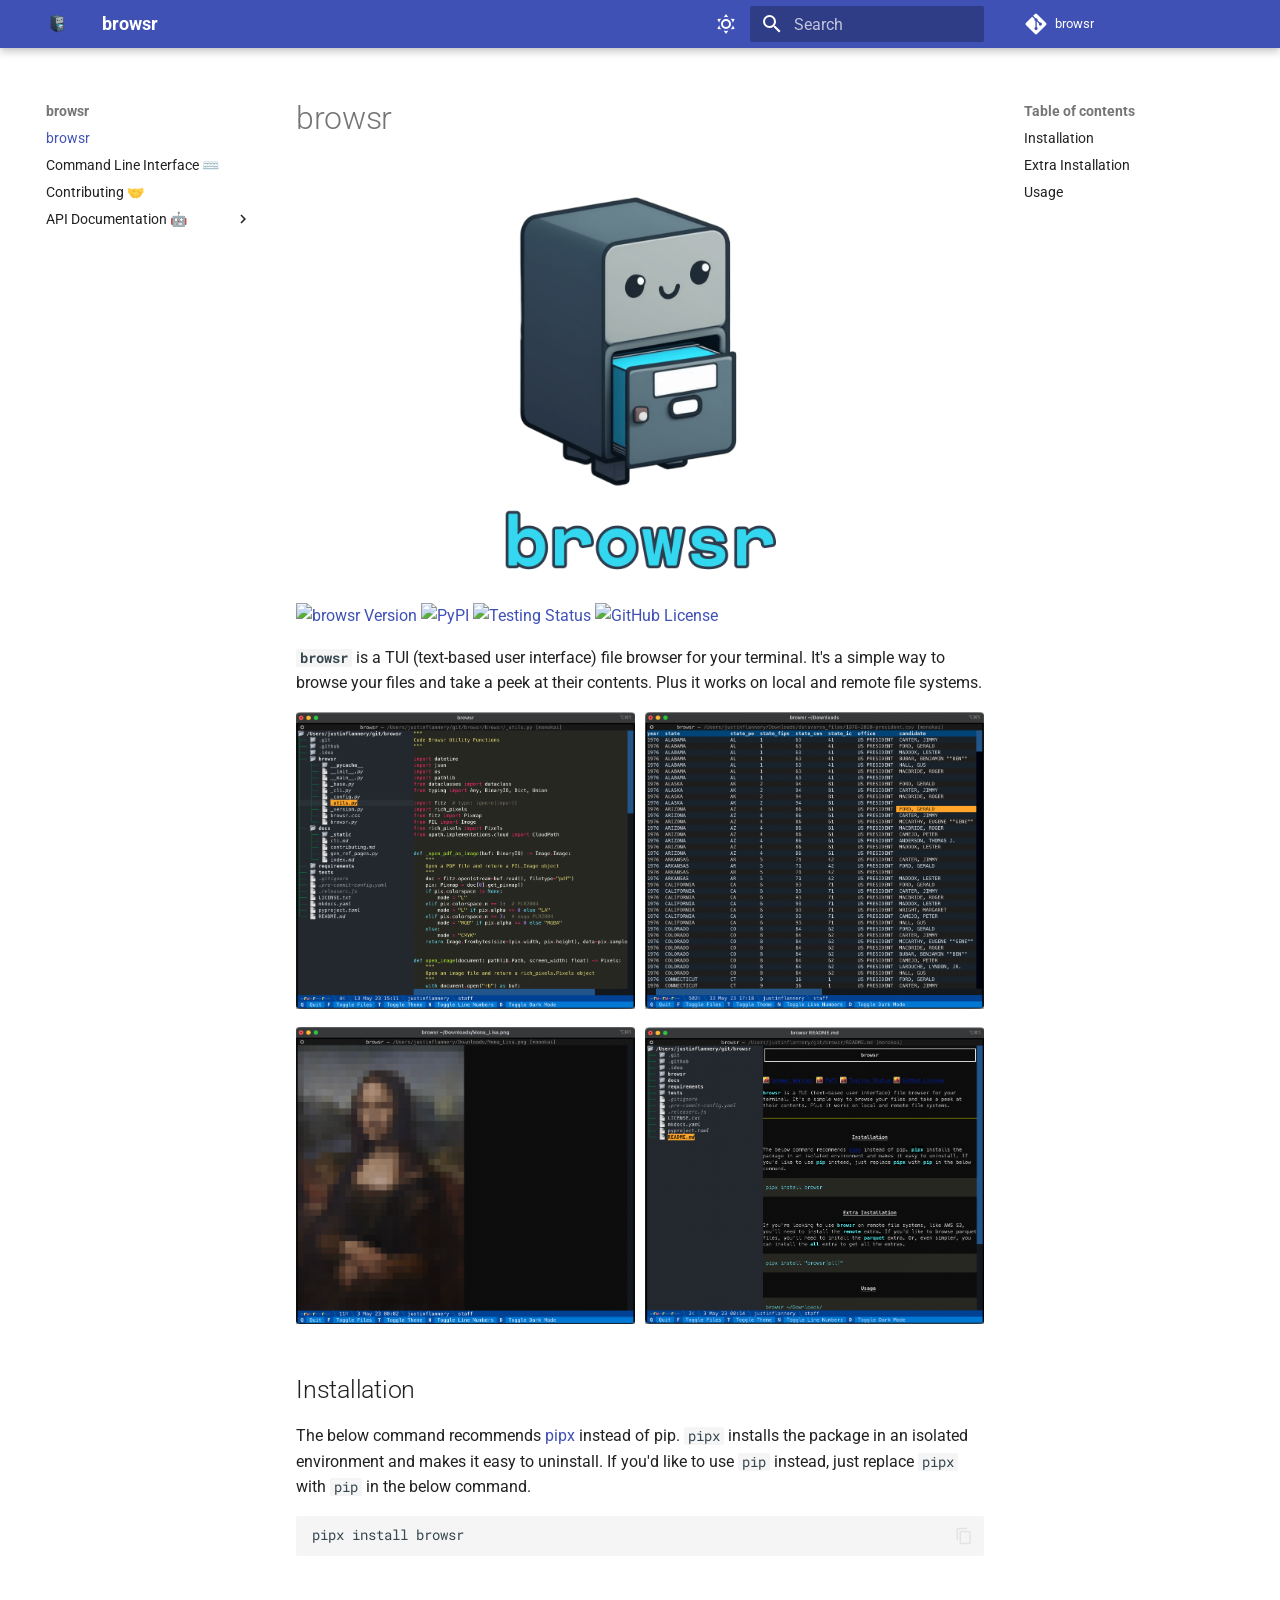
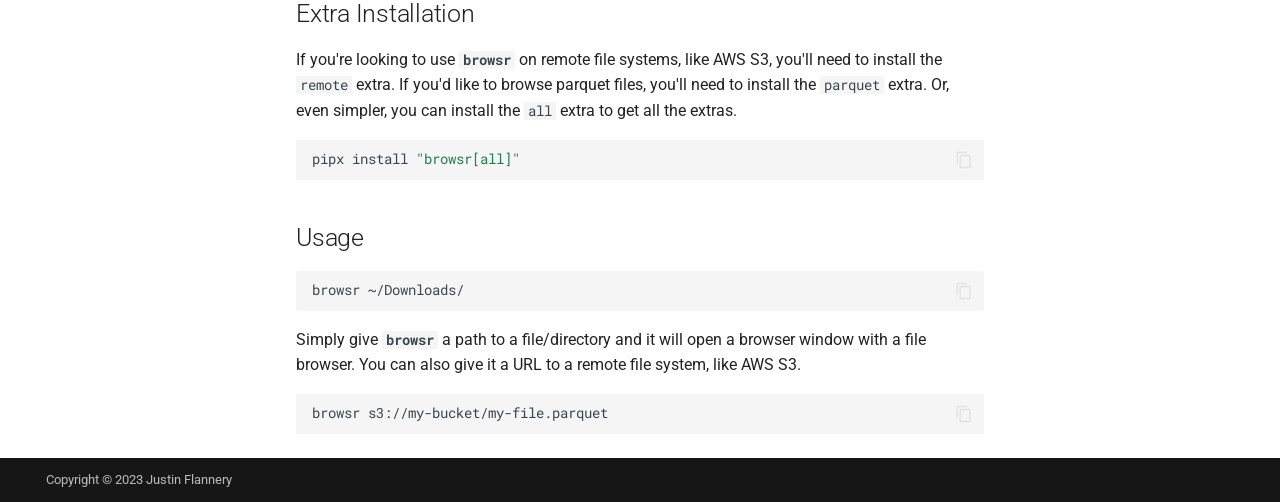
==== index.html @ 8bb126ff "Deployed a82f48f with MkDocs version: 1.4.3" ====
<!doctype html>
<html lang="en" class="no-js">
  <head>
    
      <meta charset="utf-8">
      <meta name="viewport" content="width=device-width,initial-scale=1">
      
      
        <meta name="author" content="Justin Flannery">
      
      
      
      
        <link rel="next" href="cli/">
      
      <link rel="icon" href="_static/browsr_no_label.png">
      <meta name="generator" content="mkdocs-1.4.3, mkdocs-material-9.1.9">
    
    
      
        <title>browsr</title>
      
    
    
      <link rel="stylesheet" href="assets/stylesheets/main.85bb2934.min.css">
      
        
        <link rel="stylesheet" href="assets/stylesheets/palette.a6bdf11c.min.css">
      
      

    
    
    
      
        
        
        <link rel="preconnect" href="https://fonts.gstatic.com" crossorigin>
        <link rel="stylesheet" href="https://fonts.googleapis.com/css?family=Roboto:300,300i,400,400i,700,700i%7CRoboto+Mono:400,400i,700,700i&display=fallback">
        <style>:root{--md-text-font:"Roboto";--md-code-font:"Roboto Mono"}</style>
      
    
    
      <link rel="stylesheet" href="assets/_mkdocstrings.css">
    
    <script>__md_scope=new URL(".",location),__md_hash=e=>[...e].reduce((e,_)=>(e<<5)-e+_.charCodeAt(0),0),__md_get=(e,_=localStorage,t=__md_scope)=>JSON.parse(_.getItem(t.pathname+"."+e)),__md_set=(e,_,t=localStorage,a=__md_scope)=>{try{t.setItem(a.pathname+"."+e,JSON.stringify(_))}catch(e){}}</script>
    
      

    
    
    
  </head>
  
  
    
    
      
    
    
    
    
    <body dir="ltr" data-md-color-scheme="default" data-md-color-primary="indigo" data-md-color-accent="purple">
  
    
    
      <script>var palette=__md_get("__palette");if(palette&&"object"==typeof palette.color)for(var key of Object.keys(palette.color))document.body.setAttribute("data-md-color-"+key,palette.color[key])</script>
    
    <input class="md-toggle" data-md-toggle="drawer" type="checkbox" id="__drawer" autocomplete="off">
    <input class="md-toggle" data-md-toggle="search" type="checkbox" id="__search" autocomplete="off">
    <label class="md-overlay" for="__drawer"></label>
    <div data-md-component="skip">
      
        
        <a href="#browsr" class="md-skip">
          Skip to content
        </a>
      
    </div>
    <div data-md-component="announce">
      
    </div>
    
    
      

  

<header class="md-header md-header--shadow" data-md-component="header">
  <nav class="md-header__inner md-grid" aria-label="Header">
    <a href="." title="browsr" class="md-header__button md-logo" aria-label="browsr" data-md-component="logo">
      
  <img src="_static/browsr_no_label.png" alt="logo">

    </a>
    <label class="md-header__button md-icon" for="__drawer">
      <svg xmlns="http://www.w3.org/2000/svg" viewBox="0 0 24 24"><path d="M3 6h18v2H3V6m0 5h18v2H3v-2m0 5h18v2H3v-2Z"/></svg>
    </label>
    <div class="md-header__title" data-md-component="header-title">
      <div class="md-header__ellipsis">
        <div class="md-header__topic">
          <span class="md-ellipsis">
            browsr
          </span>
        </div>
        <div class="md-header__topic" data-md-component="header-topic">
          <span class="md-ellipsis">
            
              browsr
            
          </span>
        </div>
      </div>
    </div>
    
      
        <form class="md-header__option" data-md-component="palette">
          
            
            
            
            <input class="md-option" data-md-color-media="(prefers-color-scheme: light)" data-md-color-scheme="default" data-md-color-primary="indigo" data-md-color-accent="purple"  aria-label="Switch to dark mode"  type="radio" name="__palette" id="__palette_1">
            
              <label class="md-header__button md-icon" title="Switch to dark mode" for="__palette_2" hidden>
                <svg xmlns="http://www.w3.org/2000/svg" viewBox="0 0 24 24"><path d="M12 7a5 5 0 0 1 5 5 5 5 0 0 1-5 5 5 5 0 0 1-5-5 5 5 0 0 1 5-5m0 2a3 3 0 0 0-3 3 3 3 0 0 0 3 3 3 3 0 0 0 3-3 3 3 0 0 0-3-3m0-7 2.39 3.42C13.65 5.15 12.84 5 12 5c-.84 0-1.65.15-2.39.42L12 2M3.34 7l4.16-.35A7.2 7.2 0 0 0 5.94 8.5c-.44.74-.69 1.5-.83 2.29L3.34 7m.02 10 1.76-3.77a7.131 7.131 0 0 0 2.38 4.14L3.36 17M20.65 7l-1.77 3.79a7.023 7.023 0 0 0-2.38-4.15l4.15.36m-.01 10-4.14.36c.59-.51 1.12-1.14 1.54-1.86.42-.73.69-1.5.83-2.29L20.64 17M12 22l-2.41-3.44c.74.27 1.55.44 2.41.44.82 0 1.63-.17 2.37-.44L12 22Z"/></svg>
              </label>
            
          
            
            
            
            <input class="md-option" data-md-color-media="(prefers-color-scheme: dark)" data-md-color-scheme="slate" data-md-color-primary="black" data-md-color-accent="indigo"  aria-label="Switch to light mode"  type="radio" name="__palette" id="__palette_2">
            
              <label class="md-header__button md-icon" title="Switch to light mode" for="__palette_1" hidden>
                <svg xmlns="http://www.w3.org/2000/svg" viewBox="0 0 24 24"><path d="m17.75 4.09-2.53 1.94.91 3.06-2.63-1.81-2.63 1.81.91-3.06-2.53-1.94L12.44 4l1.06-3 1.06 3 3.19.09m3.5 6.91-1.64 1.25.59 1.98-1.7-1.17-1.7 1.17.59-1.98L15.75 11l2.06-.05L18.5 9l.69 1.95 2.06.05m-2.28 4.95c.83-.08 1.72 1.1 1.19 1.85-.32.45-.66.87-1.08 1.27C15.17 23 8.84 23 4.94 19.07c-3.91-3.9-3.91-10.24 0-14.14.4-.4.82-.76 1.27-1.08.75-.53 1.93.36 1.85 1.19-.27 2.86.69 5.83 2.89 8.02a9.96 9.96 0 0 0 8.02 2.89m-1.64 2.02a12.08 12.08 0 0 1-7.8-3.47c-2.17-2.19-3.33-5-3.49-7.82-2.81 3.14-2.7 7.96.31 10.98 3.02 3.01 7.84 3.12 10.98.31Z"/></svg>
              </label>
            
          
        </form>
      
    
    
    
      <label class="md-header__button md-icon" for="__search">
        <svg xmlns="http://www.w3.org/2000/svg" viewBox="0 0 24 24"><path d="M9.5 3A6.5 6.5 0 0 1 16 9.5c0 1.61-.59 3.09-1.56 4.23l.27.27h.79l5 5-1.5 1.5-5-5v-.79l-.27-.27A6.516 6.516 0 0 1 9.5 16 6.5 6.5 0 0 1 3 9.5 6.5 6.5 0 0 1 9.5 3m0 2C7 5 5 7 5 9.5S7 14 9.5 14 14 12 14 9.5 12 5 9.5 5Z"/></svg>
      </label>
      <div class="md-search" data-md-component="search" role="dialog">
  <label class="md-search__overlay" for="__search"></label>
  <div class="md-search__inner" role="search">
    <form class="md-search__form" name="search">
      <input type="text" class="md-search__input" name="query" aria-label="Search" placeholder="Search" autocapitalize="off" autocorrect="off" autocomplete="off" spellcheck="false" data-md-component="search-query" required>
      <label class="md-search__icon md-icon" for="__search">
        <svg xmlns="http://www.w3.org/2000/svg" viewBox="0 0 24 24"><path d="M9.5 3A6.5 6.5 0 0 1 16 9.5c0 1.61-.59 3.09-1.56 4.23l.27.27h.79l5 5-1.5 1.5-5-5v-.79l-.27-.27A6.516 6.516 0 0 1 9.5 16 6.5 6.5 0 0 1 3 9.5 6.5 6.5 0 0 1 9.5 3m0 2C7 5 5 7 5 9.5S7 14 9.5 14 14 12 14 9.5 12 5 9.5 5Z"/></svg>
        <svg xmlns="http://www.w3.org/2000/svg" viewBox="0 0 24 24"><path d="M20 11v2H8l5.5 5.5-1.42 1.42L4.16 12l7.92-7.92L13.5 5.5 8 11h12Z"/></svg>
      </label>
      <nav class="md-search__options" aria-label="Search">
        
        <button type="reset" class="md-search__icon md-icon" title="Clear" aria-label="Clear" tabindex="-1">
          <svg xmlns="http://www.w3.org/2000/svg" viewBox="0 0 24 24"><path d="M19 6.41 17.59 5 12 10.59 6.41 5 5 6.41 10.59 12 5 17.59 6.41 19 12 13.41 17.59 19 19 17.59 13.41 12 19 6.41Z"/></svg>
        </button>
      </nav>
      
    </form>
    <div class="md-search__output">
      <div class="md-search__scrollwrap" data-md-scrollfix>
        <div class="md-search-result" data-md-component="search-result">
          <div class="md-search-result__meta">
            Initializing search
          </div>
          <ol class="md-search-result__list" role="presentation"></ol>
        </div>
      </div>
    </div>
  </div>
</div>
    
    
      <div class="md-header__source">
        <a href="https://github.com/juftin/browsr" title="Go to repository" class="md-source" data-md-component="source">
  <div class="md-source__icon md-icon">
    
    <svg xmlns="http://www.w3.org/2000/svg" viewBox="0 0 448 512"><!--! Font Awesome Free 6.4.0 by @fontawesome - https://fontawesome.com License - https://fontawesome.com/license/free (Icons: CC BY 4.0, Fonts: SIL OFL 1.1, Code: MIT License) Copyright 2023 Fonticons, Inc.--><path d="M439.55 236.05 244 40.45a28.87 28.87 0 0 0-40.81 0l-40.66 40.63 51.52 51.52c27.06-9.14 52.68 16.77 43.39 43.68l49.66 49.66c34.23-11.8 61.18 31 35.47 56.69-26.49 26.49-70.21-2.87-56-37.34L240.22 199v121.85c25.3 12.54 22.26 41.85 9.08 55a34.34 34.34 0 0 1-48.55 0c-17.57-17.6-11.07-46.91 11.25-56v-123c-20.8-8.51-24.6-30.74-18.64-45L142.57 101 8.45 235.14a28.86 28.86 0 0 0 0 40.81l195.61 195.6a28.86 28.86 0 0 0 40.8 0l194.69-194.69a28.86 28.86 0 0 0 0-40.81z"/></svg>
  </div>
  <div class="md-source__repository">
    browsr
  </div>
</a>
      </div>
    
  </nav>
  
</header>
    
    <div class="md-container" data-md-component="container">
      
      
        
          
        
      
      <main class="md-main" data-md-component="main">
        <div class="md-main__inner md-grid">
          
            
              
              <div class="md-sidebar md-sidebar--primary" data-md-component="sidebar" data-md-type="navigation" >
                <div class="md-sidebar__scrollwrap">
                  <div class="md-sidebar__inner">
                    


<nav class="md-nav md-nav--primary" aria-label="Navigation" data-md-level="0">
  <label class="md-nav__title" for="__drawer">
    <a href="." title="browsr" class="md-nav__button md-logo" aria-label="browsr" data-md-component="logo">
      
  <img src="_static/browsr_no_label.png" alt="logo">

    </a>
    browsr
  </label>
  
    <div class="md-nav__source">
      <a href="https://github.com/juftin/browsr" title="Go to repository" class="md-source" data-md-component="source">
  <div class="md-source__icon md-icon">
    
    <svg xmlns="http://www.w3.org/2000/svg" viewBox="0 0 448 512"><!--! Font Awesome Free 6.4.0 by @fontawesome - https://fontawesome.com License - https://fontawesome.com/license/free (Icons: CC BY 4.0, Fonts: SIL OFL 1.1, Code: MIT License) Copyright 2023 Fonticons, Inc.--><path d="M439.55 236.05 244 40.45a28.87 28.87 0 0 0-40.81 0l-40.66 40.63 51.52 51.52c27.06-9.14 52.68 16.77 43.39 43.68l49.66 49.66c34.23-11.8 61.18 31 35.47 56.69-26.49 26.49-70.21-2.87-56-37.34L240.22 199v121.85c25.3 12.54 22.26 41.85 9.08 55a34.34 34.34 0 0 1-48.55 0c-17.57-17.6-11.07-46.91 11.25-56v-123c-20.8-8.51-24.6-30.74-18.64-45L142.57 101 8.45 235.14a28.86 28.86 0 0 0 0 40.81l195.61 195.6a28.86 28.86 0 0 0 40.8 0l194.69-194.69a28.86 28.86 0 0 0 0-40.81z"/></svg>
  </div>
  <div class="md-source__repository">
    browsr
  </div>
</a>
    </div>
  
  <ul class="md-nav__list" data-md-scrollfix>
    
      
      
      

  
  
    
  
  
    <li class="md-nav__item md-nav__item--active">
      
      <input class="md-nav__toggle md-toggle" type="checkbox" id="__toc">
      
      
        
      
      
        <label class="md-nav__link md-nav__link--active" for="__toc">
          browsr
          <span class="md-nav__icon md-icon"></span>
        </label>
      
      <a href="." class="md-nav__link md-nav__link--active">
        browsr
      </a>
      
        

<nav class="md-nav md-nav--secondary" aria-label="Table of contents">
  
  
  
    
  
  
    <label class="md-nav__title" for="__toc">
      <span class="md-nav__icon md-icon"></span>
      Table of contents
    </label>
    <ul class="md-nav__list" data-md-component="toc" data-md-scrollfix>
      
        <li class="md-nav__item">
  <a href="#installation" class="md-nav__link">
    Installation
  </a>
  
</li>
      
        <li class="md-nav__item">
  <a href="#extra-installation" class="md-nav__link">
    Extra Installation
  </a>
  
</li>
      
        <li class="md-nav__item">
  <a href="#usage" class="md-nav__link">
    Usage
  </a>
  
</li>
      
    </ul>
  
</nav>
      
    </li>
  

    
      
      
      

  
  
  
    <li class="md-nav__item">
      <a href="cli/" class="md-nav__link">
        Command Line Interface ⌨️
      </a>
    </li>
  

    
      
      
      

  
  
  
    <li class="md-nav__item">
      <a href="contributing/" class="md-nav__link">
        Contributing 🤝
      </a>
    </li>
  

    
      
      
      

  
  
  
    
    <li class="md-nav__item md-nav__item--nested">
      
      
      
      
      <input class="md-nav__toggle md-toggle " type="checkbox" id="__nav_4" >
      
      
      
        <label class="md-nav__link" for="__nav_4" id="__nav_4_label" tabindex="0">
          API Documentation 🤖
          <span class="md-nav__icon md-icon"></span>
        </label>
      
      <nav class="md-nav" data-md-level="1" aria-labelledby="__nav_4_label" aria-expanded="false">
        <label class="md-nav__title" for="__nav_4">
          <span class="md-nav__icon md-icon"></span>
          API Documentation 🤖
        </label>
        <ul class="md-nav__list" data-md-scrollfix>
          
            
              
  
  
  
    
    <li class="md-nav__item md-nav__item--nested">
      
      
      
      
      <input class="md-nav__toggle md-toggle " type="checkbox" id="__nav_4_1" >
      
      
      
        
        
        <div class="md-nav__link md-nav__link--index ">
          <a href="reference/">browsr</a>
          
            <label for="__nav_4_1">
              <span class="md-nav__icon md-icon"></span>
            </label>
          
        </div>
      
      <nav class="md-nav" data-md-level="2" aria-labelledby="__nav_4_1_label" aria-expanded="false">
        <label class="md-nav__title" for="__nav_4_1">
          <span class="md-nav__icon md-icon"></span>
          browsr
        </label>
        <ul class="md-nav__list" data-md-scrollfix>
          
            
              
  
  
  
    <li class="md-nav__item">
      <a href="reference/_base/" class="md-nav__link">
        _base
      </a>
    </li>
  

            
          
            
              
  
  
  
    <li class="md-nav__item">
      <a href="reference/_cli/" class="md-nav__link">
        _cli
      </a>
    </li>
  

            
          
            
              
  
  
  
    <li class="md-nav__item">
      <a href="reference/_config/" class="md-nav__link">
        _config
      </a>
    </li>
  

            
          
            
              
  
  
  
    <li class="md-nav__item">
      <a href="reference/_utils/" class="md-nav__link">
        _utils
      </a>
    </li>
  

            
          
            
              
  
  
  
    <li class="md-nav__item">
      <a href="reference/_version/" class="md-nav__link">
        _version
      </a>
    </li>
  

            
          
            
              
  
  
  
    <li class="md-nav__item">
      <a href="reference/browsr/" class="md-nav__link">
        browsr
      </a>
    </li>
  

            
          
        </ul>
      </nav>
    </li>
  

            
          
        </ul>
      </nav>
    </li>
  

    
  </ul>
</nav>
                  </div>
                </div>
              </div>
            
            
              
              <div class="md-sidebar md-sidebar--secondary" data-md-component="sidebar" data-md-type="toc" >
                <div class="md-sidebar__scrollwrap">
                  <div class="md-sidebar__inner">
                    

<nav class="md-nav md-nav--secondary" aria-label="Table of contents">
  
  
  
    
  
  
    <label class="md-nav__title" for="__toc">
      <span class="md-nav__icon md-icon"></span>
      Table of contents
    </label>
    <ul class="md-nav__list" data-md-component="toc" data-md-scrollfix>
      
        <li class="md-nav__item">
  <a href="#installation" class="md-nav__link">
    Installation
  </a>
  
</li>
      
        <li class="md-nav__item">
  <a href="#extra-installation" class="md-nav__link">
    Extra Installation
  </a>
  
</li>
      
        <li class="md-nav__item">
  <a href="#usage" class="md-nav__link">
    Usage
  </a>
  
</li>
      
    </ul>
  
</nav>
                  </div>
                </div>
              </div>
            
          
          
            <div class="md-content" data-md-component="content">
              <article class="md-content__inner md-typeset">
                
                  

  
  


<h1 id="browsr">browsr<a class="headerlink" href="#browsr" title="Permanent link">#</a></h1>
<div align="center">
<a href="https://github.com/juftin/browsr">
  <img src=_static/browsr.png
    width="400" alt="browsr">
</a>
</div>

<p><a href="https://github.com/juftin/browsr"><img alt="browsr Version" src="https://img.shields.io/pypi/v/browsr?color=blue&amp;label=browsr" /></a>
<a href="https://pypi.python.org/pypi/browsr/"><img alt="PyPI" src="https://img.shields.io/pypi/pyversions/browsr" /></a>
<a href="https://github.com/juftin/browsr/actions/workflows/tests.yaml?query=branch%3Amain"><img alt="Testing Status" src="https://github.com/juftin/browsr/actions/workflows/tests.yaml/badge.svg?branch=main" /></a>
<a href="https://github.com/juftin/browsr/blob/main/LICENSE"><img alt="GitHub License" src="https://img.shields.io/github/license/juftin/browsr?color=blue&amp;label=License" /></a></p>
<p><strong><code>browsr</code></strong> is a TUI (text-based user interface) file browser for your terminal.
It's a simple way to browse your files and take a peek at their contents. Plus it
works on local and remote file systems.</p>
<style>
  .grid-item {
    transition: all 0.5s ease;
  }

  .grid-item:hover {
    transform: scale(1.2);
  }

  .expanded {
    position: fixed;
    top: 0;
    left: 0;
    width: 100%;
    height: 100%;
    background-color: rgba(0, 0, 0, 0.9);
    display: flex;
    align-items: center;
    justify-content: center;
    z-index: 9999;
  }

  .expanded img {
    max-width: 80%;
    max-height: 80%;
    object-fit: contain;
  }
</style>

<body>
  <div class="grid" style="display: grid; grid-template-columns: repeat(2, 1fr); grid-gap: 10px;">
    <div class="grid-item">
      <img src="_static/screenshot_utils.png" alt="Image 1">
    </div>
    <div class="grid-item">
      <img src="_static/screenshot_datatable.png" alt="Image 2">
    </div>
    <div class="grid-item">
      <img src="_static/screenshot_mona_lisa.png" alt="Image 3">
    </div>
    <div class="grid-item">
      <img src="_static/screenshot_markdown.png" alt="Image 4">
    </div>
  </div>

  <div class="expanded" style="display: none;">
    <img src="">
  </div>

  <script>
    var expanded = document.querySelector('.expanded');
    expanded.onclick = function() {
      this.style.display = 'none';
    };
  </script>
</body>

<h2 id="installation">Installation<a class="headerlink" href="#installation" title="Permanent link">#</a></h2>
<p>The below command recommends <a href="https://pypa.github.io/pipx/">pipx</a> instead of pip. <code>pipx</code> installs the package in
an isolated environment and makes it easy to uninstall. If you'd like to use <code>pip</code> instead, just replace <code>pipx</code>
with <code>pip</code> in the below command.</p>
<div class="highlight"><pre><span></span><code><a id="__codelineno-0-1" name="__codelineno-0-1" href="#__codelineno-0-1"></a>pipx<span class="w"> </span>install<span class="w"> </span>browsr
</code></pre></div>
<h2 id="extra-installation">Extra Installation<a class="headerlink" href="#extra-installation" title="Permanent link">#</a></h2>
<p>If you're looking to use <strong><code>browsr</code></strong> on remote file systems, like AWS S3, you'll need to install the <code>remote</code> extra.
If you'd like to browse parquet files, you'll need to install the <code>parquet</code> extra. Or, even simpler,
you can install the <code>all</code> extra to get all the extras.</p>
<div class="highlight"><pre><span></span><code><a id="__codelineno-1-1" name="__codelineno-1-1" href="#__codelineno-1-1"></a>pipx<span class="w"> </span>install<span class="w"> </span><span class="s2">&quot;browsr[all]&quot;</span>
</code></pre></div>
<h2 id="usage">Usage<a class="headerlink" href="#usage" title="Permanent link">#</a></h2>
<div class="highlight"><pre><span></span><code><a id="__codelineno-2-1" name="__codelineno-2-1" href="#__codelineno-2-1"></a>browsr<span class="w"> </span>~/Downloads/
</code></pre></div>
<p>Simply give <strong><code>browsr</code></strong> a path to a file/directory and it will open a browser window
with a file browser. You can also give it a URL to a remote file system, like AWS S3.</p>
<div class="highlight"><pre><span></span><code><a id="__codelineno-3-1" name="__codelineno-3-1" href="#__codelineno-3-1"></a>browsr<span class="w"> </span>s3://my-bucket/my-file.parquet
</code></pre></div>





                
              </article>
            </div>
          
          
        </div>
        
      </main>
      
        <footer class="md-footer">
  
  <div class="md-footer-meta md-typeset">
    <div class="md-footer-meta__inner md-grid">
      <div class="md-copyright">
  
    <div class="md-copyright__highlight">
      Copyright © 2023 Justin Flannery
    </div>
  
  
</div>
      
    </div>
  </div>
</footer>
      
    </div>
    <div class="md-dialog" data-md-component="dialog">
      <div class="md-dialog__inner md-typeset"></div>
    </div>
    
    <script id="__config" type="application/json">{"base": ".", "features": ["navigation.tracking", "content.code.annotate", "content.code.copy"], "search": "assets/javascripts/workers/search.208ed371.min.js", "translations": {"clipboard.copied": "Copied to clipboard", "clipboard.copy": "Copy to clipboard", "search.result.more.one": "1 more on this page", "search.result.more.other": "# more on this page", "search.result.none": "No matching documents", "search.result.one": "1 matching document", "search.result.other": "# matching documents", "search.result.placeholder": "Type to start searching", "search.result.term.missing": "Missing", "select.version": "Select version"}}</script>
    
    
      <script src="assets/javascripts/bundle.fac441b0.min.js"></script>
      
    
  </body>
</html>
---- assets/stylesheets/main.85bb2934.min.css ----
@charset "UTF-8";html{-webkit-text-size-adjust:none;-moz-text-size-adjust:none;text-size-adjust:none;box-sizing:border-box}*,:after,:before{box-sizing:inherit}@media (prefers-reduced-motion){*,:after,:before{transition:none!important}}body{margin:0}a,button,input,label{-webkit-tap-highlight-color:transparent}a{color:inherit;text-decoration:none}hr{border:0;box-sizing:initial;display:block;height:.05rem;overflow:visible;padding:0}small{font-size:80%}sub,sup{line-height:1em}img{border-style:none}table{border-collapse:initial;border-spacing:0}td,th{font-weight:400;vertical-align:top}button{background:#0000;border:0;font-family:inherit;font-size:inherit;margin:0;padding:0}input{border:0;outline:none}:root{--md-primary-fg-color:#4051b5;--md-primary-fg-color--light:#5d6cc0;--md-primary-fg-color--dark:#303fa1;--md-primary-bg-color:#fff;--md-primary-bg-color--light:#ffffffb3;--md-accent-fg-color:#526cfe;--md-accent-fg-color--transparent:#526cfe1a;--md-accent-bg-color:#fff;--md-accent-bg-color--light:#ffffffb3}[data-md-color-scheme=default] img[src$="#gh-dark-mode-only"],[data-md-color-scheme=default] img[src$="#only-dark"]{display:none}:root,[data-md-color-scheme=default]{--md-default-fg-color:#000000de;--md-default-fg-color--light:#0000008a;--md-default-fg-color--lighter:#00000052;--md-default-fg-color--lightest:#00000012;--md-default-bg-color:#fff;--md-default-bg-color--light:#ffffffb3;--md-default-bg-color--lighter:#ffffff4d;--md-default-bg-color--lightest:#ffffff1f;--md-code-fg-color:#36464e;--md-code-bg-color:#f5f5f5;--md-code-hl-color:#ffff0080;--md-code-hl-number-color:#d52a2a;--md-code-hl-special-color:#db1457;--md-code-hl-function-color:#a846b9;--md-code-hl-constant-color:#6e59d9;--md-code-hl-keyword-color:#3f6ec6;--md-code-hl-string-color:#1c7d4d;--md-code-hl-name-color:var(--md-code-fg-color);--md-code-hl-operator-color:var(--md-default-fg-color--light);--md-code-hl-punctuation-color:var(--md-default-fg-color--light);--md-code-hl-comment-color:var(--md-default-fg-color--light);--md-code-hl-generic-color:var(--md-default-fg-color--light);--md-code-hl-variable-color:var(--md-default-fg-color--light);--md-typeset-color:var(--md-default-fg-color);--md-typeset-a-color:var(--md-primary-fg-color);--md-typeset-mark-color:#ffff0080;--md-typeset-del-color:#f5503d26;--md-typeset-ins-color:#0bd57026;--md-typeset-kbd-color:#fafafa;--md-typeset-kbd-accent-color:#fff;--md-typeset-kbd-border-color:#b8b8b8;--md-typeset-table-color:#0000001f;--md-typeset-table-color--light:rgba(0,0,0,.035);--md-admonition-fg-color:var(--md-default-fg-color);--md-admonition-bg-color:var(--md-default-bg-color);--md-warning-fg-color:#000000de;--md-warning-bg-color:#ff9;--md-footer-fg-color:#fff;--md-footer-fg-color--light:#ffffffb3;--md-footer-fg-color--lighter:#ffffff73;--md-footer-bg-color:#000000de;--md-footer-bg-color--dark:#00000052;--md-shadow-z1:0 0.2rem 0.5rem #0000000d,0 0 0.05rem #0000001a;--md-shadow-z2:0 0.2rem 0.5rem #0000001a,0 0 0.05rem #00000040;--md-shadow-z3:0 0.2rem 0.5rem #0003,0 0 0.05rem #00000059}.md-icon svg{fill:currentcolor;display:block;height:1.2rem;width:1.2rem}body{-webkit-font-smoothing:antialiased;-moz-osx-font-smoothing:grayscale;--md-text-font-family:var(--md-text-font,_),-apple-system,BlinkMacSystemFont,Helvetica,Arial,sans-serif;--md-code-font-family:var(--md-code-font,_),SFMono-Regular,Consolas,Menlo,monospace}aside,body,input{font-feature-settings:"kern","liga";color:var(--md-typeset-color);font-family:var(--md-text-font-family)}code,kbd,pre{font-feature-settings:"kern";font-family:var(--md-code-font-family)}:root{--md-typeset-table-sort-icon:url('data:image/svg+xml;charset=utf-8,<svg xmlns="http://www.w3.org/2000/svg" viewBox="0 0 24 24"><path d="m18 21-4-4h3V7h-3l4-4 4 4h-3v10h3M2 19v-2h10v2M2 13v-2h7v2M2 7V5h4v2H2Z"/></svg>');--md-typeset-table-sort-icon--asc:url('data:image/svg+xml;charset=utf-8,<svg xmlns="http://www.w3.org/2000/svg" viewBox="0 0 24 24"><path d="M19 17h3l-4 4-4-4h3V3h2M2 17h10v2H2M6 5v2H2V5m0 6h7v2H2v-2Z"/></svg>');--md-typeset-table-sort-icon--desc:url('data:image/svg+xml;charset=utf-8,<svg xmlns="http://www.w3.org/2000/svg" viewBox="0 0 24 24"><path d="M19 7h3l-4-4-4 4h3v14h2M2 17h10v2H2M6 5v2H2V5m0 6h7v2H2v-2Z"/></svg>')}.md-typeset{-webkit-print-color-adjust:exact;color-adjust:exact;font-size:.8rem;line-height:1.6}@media print{.md-typeset{font-size:.68rem}}.md-typeset blockquote,.md-typeset dl,.md-typeset figure,.md-typeset ol,.md-typeset pre,.md-typeset ul{margin-bottom:1em;margin-top:1em}.md-typeset h1{color:var(--md-default-fg-color--light);font-size:2em;line-height:1.3;margin:0 0 1.25em}.md-typeset h1,.md-typeset h2{font-weight:300;letter-spacing:-.01em}.md-typeset h2{font-size:1.5625em;line-height:1.4;margin:1.6em 0 .64em}.md-typeset h3{font-size:1.25em;font-weight:400;letter-spacing:-.01em;line-height:1.5;margin:1.6em 0 .8em}.md-typeset h2+h3{margin-top:.8em}.md-typeset h4{font-weight:700;letter-spacing:-.01em;margin:1em 0}.md-typeset h5,.md-typeset h6{color:var(--md-default-fg-color--light);font-size:.8em;font-weight:700;letter-spacing:-.01em;margin:1.25em 0}.md-typeset h5{text-transform:uppercase}.md-typeset hr{border-bottom:.05rem solid var(--md-default-fg-color--lightest);display:flow-root;margin:1.5em 0}.md-typeset a{color:var(--md-typeset-a-color);word-break:break-word}.md-typeset a,.md-typeset a:before{transition:color 125ms}.md-typeset a:focus,.md-typeset a:hover{color:var(--md-accent-fg-color)}.md-typeset a:focus code,.md-typeset a:hover code{background-color:var(--md-accent-fg-color--transparent)}.md-typeset a code{color:currentcolor;transition:background-color 125ms}.md-typeset a.focus-visible{outline-color:var(--md-accent-fg-color);outline-offset:.2rem}.md-typeset code,.md-typeset kbd,.md-typeset pre{color:var(--md-code-fg-color);direction:ltr;font-variant-ligatures:none}@media print{.md-typeset code,.md-typeset kbd,.md-typeset pre{white-space:pre-wrap}}.md-typeset code{background-color:var(--md-code-bg-color);border-radius:.1rem;-webkit-box-decoration-break:clone;box-decoration-break:clone;font-size:.85em;padding:0 .2941176471em;word-break:break-word}.md-typeset code:not(.focus-visible){-webkit-tap-highlight-color:transparent;outline:none}.md-typeset pre{display:flow-root;line-height:1.4;position:relative}.md-typeset pre>code{-webkit-box-decoration-break:slice;box-decoration-break:slice;box-shadow:none;display:block;margin:0;outline-color:var(--md-accent-fg-color);overflow:auto;padding:.7720588235em 1.1764705882em;scrollbar-color:var(--md-default-fg-color--lighter) #0000;scrollbar-width:thin;touch-action:auto;word-break:normal}.md-typeset pre>code:hover{scrollbar-color:var(--md-accent-fg-color) #0000}.md-typeset pre>code::-webkit-scrollbar{height:.2rem;width:.2rem}.md-typeset pre>code::-webkit-scrollbar-thumb{background-color:var(--md-default-fg-color--lighter)}.md-typeset pre>code::-webkit-scrollbar-thumb:hover{background-color:var(--md-accent-fg-color)}.md-typeset kbd{background-color:var(--md-typeset-kbd-color);border-radius:.1rem;box-shadow:0 .1rem 0 .05rem var(--md-typeset-kbd-border-color),0 .1rem 0 var(--md-typeset-kbd-border-color),0 -.1rem .2rem var(--md-typeset-kbd-accent-color) inset;color:var(--md-default-fg-color);display:inline-block;font-size:.75em;padding:0 .6666666667em;vertical-align:text-top;word-break:break-word}.md-typeset mark{background-color:var(--md-typeset-mark-color);-webkit-box-decoration-break:clone;box-decoration-break:clone;color:inherit;word-break:break-word}.md-typeset abbr{border-bottom:.05rem dotted var(--md-default-fg-color--light);cursor:help;text-decoration:none}@media (hover:none){.md-typeset abbr[title]:focus:after,.md-typeset abbr[title]:hover:after{background-color:var(--md-default-fg-color);border-radius:.1rem;box-shadow:var(--md-shadow-z3);color:var(--md-default-bg-color);content:attr(title);font-size:.7rem;left:.8rem;margin-top:2em;padding:.2rem .3rem;position:absolute;right:.8rem}}.md-typeset small{opacity:.75}[dir=ltr] .md-typeset sub,[dir=ltr] .md-typeset sup{margin-left:.078125em}[dir=rtl] .md-typeset sub,[dir=rtl] .md-typeset sup{margin-right:.078125em}[dir=ltr] .md-typeset blockquote{padding-left:.6rem}[dir=rtl] .md-typeset blockquote{padding-right:.6rem}[dir=ltr] .md-typeset blockquote{border-left:.2rem solid var(--md-default-fg-color--lighter)}[dir=rtl] .md-typeset blockquote{border-right:.2rem solid var(--md-default-fg-color--lighter)}.md-typeset blockquote{color:var(--md-default-fg-color--light);margin-left:0;margin-right:0}.md-typeset ul{list-style-type:disc}[dir=ltr] .md-typeset ol,[dir=ltr] .md-typeset ul{margin-left:.625em}[dir=rtl] .md-typeset ol,[dir=rtl] .md-typeset ul{margin-right:.625em}.md-typeset ol,.md-typeset ul{padding:0}.md-typeset ol:not([hidden]),.md-typeset ul:not([hidden]){display:flow-root}.md-typeset ol ol,.md-typeset ul ol{list-style-type:lower-alpha}.md-typeset ol ol ol,.md-typeset ul ol ol{list-style-type:lower-roman}[dir=ltr] .md-typeset ol li,[dir=ltr] .md-typeset ul li{margin-left:1.25em}[dir=rtl] .md-typeset ol li,[dir=rtl] .md-typeset ul li{margin-right:1.25em}.md-typeset ol li,.md-typeset ul li{margin-bottom:.5em}.md-typeset ol li blockquote,.md-typeset ol li p,.md-typeset ul li blockquote,.md-typeset ul li p{margin:.5em 0}.md-typeset ol li:last-child,.md-typeset ul li:last-child{margin-bottom:0}[dir=ltr] .md-typeset ol li ol,[dir=ltr] .md-typeset ol li ul,[dir=ltr] .md-typeset ul li ol,[dir=ltr] .md-typeset ul li ul{margin-left:.625em}[dir=rtl] .md-typeset ol li ol,[dir=rtl] .md-typeset ol li ul,[dir=rtl] .md-typeset ul li ol,[dir=rtl] .md-typeset ul li ul{margin-right:.625em}.md-typeset ol li ol,.md-typeset ol li ul,.md-typeset ul li ol,.md-typeset ul li ul{margin-bottom:.5em;margin-top:.5em}[dir=ltr] .md-typeset dd{margin-left:1.875em}[dir=rtl] .md-typeset dd{margin-right:1.875em}.md-typeset dd{margin-bottom:1.5em;margin-top:1em}.md-typeset img,.md-typeset svg,.md-typeset video{height:auto;max-width:100%}.md-typeset img[align=left]{margin:1em 1em 1em 0}.md-typeset img[align=right]{margin:1em 0 1em 1em}.md-typeset img[align]:only-child{margin-top:0}.md-typeset figure{display:flow-root;margin:1em auto;max-width:100%;text-align:center;width:-webkit-fit-content;width:-moz-fit-content;width:fit-content}.md-typeset figure img{display:block}.md-typeset figcaption{font-style:italic;margin:1em auto;max-width:24rem}.md-typeset iframe{max-width:100%}.md-typeset table:not([class]){background-color:var(--md-default-bg-color);border:.05rem solid var(--md-typeset-table-color);border-radius:.1rem;display:inline-block;font-size:.64rem;max-width:100%;overflow:auto;touch-action:auto}@media print{.md-typeset table:not([class]){display:table}}.md-typeset table:not([class])+*{margin-top:1.5em}.md-typeset table:not([class]) td>:first-child,.md-typeset table:not([class]) th>:first-child{margin-top:0}.md-typeset table:not([class]) td>:last-child,.md-typeset table:not([class]) th>:last-child{margin-bottom:0}.md-typeset table:not([class]) td:not([align]),.md-typeset table:not([class]) th:not([align]){text-align:left}[dir=rtl] .md-typeset table:not([class]) td:not([align]),[dir=rtl] .md-typeset table:not([class]) th:not([align]){text-align:right}.md-typeset table:not([class]) th{font-weight:700;min-width:5rem;padding:.9375em 1.25em;vertical-align:top}.md-typeset table:not([class]) td{border-top:.05rem solid var(--md-typeset-table-color);padding:.9375em 1.25em;vertical-align:top}.md-typeset table:not([class]) tbody tr{transition:background-color 125ms}.md-typeset table:not([class]) tbody tr:hover{background-color:var(--md-typeset-table-color--light);box-shadow:0 .05rem 0 var(--md-default-bg-color) inset}.md-typeset table:not([class]) a{word-break:normal}.md-typeset table th[role=columnheader]{cursor:pointer}[dir=ltr] .md-typeset table th[role=columnheader]:after{margin-left:.5em}[dir=rtl] .md-typeset table th[role=columnheader]:after{margin-right:.5em}.md-typeset table th[role=columnheader]:after{content:"";display:inline-block;height:1.2em;-webkit-mask-image:var(--md-typeset-table-sort-icon);mask-image:var(--md-typeset-table-sort-icon);-webkit-mask-repeat:no-repeat;mask-repeat:no-repeat;-webkit-mask-size:contain;mask-size:contain;transition:background-color 125ms;vertical-align:text-bottom;width:1.2em}.md-typeset table th[role=columnheader]:hover:after{background-color:var(--md-default-fg-color--lighter)}.md-typeset table th[role=columnheader][aria-sort=ascending]:after{background-color:var(--md-default-fg-color--light);-webkit-mask-image:var(--md-typeset-table-sort-icon--asc);mask-image:var(--md-typeset-table-sort-icon--asc)}.md-typeset table th[role=columnheader][aria-sort=descending]:after{background-color:var(--md-default-fg-color--light);-webkit-mask-image:var(--md-typeset-table-sort-icon--desc);mask-image:var(--md-typeset-table-sort-icon--desc)}.md-typeset__scrollwrap{margin:1em -.8rem;overflow-x:auto;touch-action:auto}.md-typeset__table{display:inline-block;margin-bottom:.5em;padding:0 .8rem}@media print{.md-typeset__table{display:block}}html .md-typeset__table table{display:table;margin:0;overflow:hidden;width:100%}@media screen and (max-width:44.9375em){.md-content__inner>pre{margin:1em -.8rem}.md-content__inner>pre code{border-radius:0}}.md-banner{background-color:var(--md-footer-bg-color);color:var(--md-footer-fg-color);overflow:auto}@media print{.md-banner{display:none}}.md-banner--warning{background-color:var(--md-warning-bg-color);color:var(--md-warning-fg-color)}.md-banner__inner{font-size:.7rem;margin:.6rem auto;padding:0 .8rem}[dir=ltr] .md-banner__button{float:right}[dir=rtl] .md-banner__button{float:left}.md-banner__button{color:inherit;cursor:pointer;transition:opacity .25s}.md-banner__button:hover{opacity:.7}html{font-size:125%;height:100%;overflow-x:hidden}@media screen and (min-width:100em){html{font-size:137.5%}}@media screen and (min-width:125em){html{font-size:150%}}body{background-color:var(--md-default-bg-color);display:flex;flex-direction:column;font-size:.5rem;min-height:100%;position:relative;width:100%}@media print{body{display:block}}@media screen and (max-width:59.9375em){body[data-md-scrolllock]{position:fixed}}.md-grid{margin-left:auto;margin-right:auto;max-width:61rem}.md-container{display:flex;flex-direction:column;flex-grow:1}@media print{.md-container{display:block}}.md-main{flex-grow:1}.md-main__inner{display:flex;height:100%;margin-top:1.5rem}.md-ellipsis{overflow:hidden;text-overflow:ellipsis}.md-toggle{display:none}.md-option{height:0;opacity:0;position:absolute;width:0}.md-option:checked+label:not([hidden]){display:block}.md-option.focus-visible+label{outline-color:var(--md-accent-fg-color);outline-style:auto}.md-skip{background-color:var(--md-default-fg-color);border-radius:.1rem;color:var(--md-default-bg-color);font-size:.64rem;margin:.5rem;opacity:0;outline-color:var(--md-accent-fg-color);padding:.3rem .5rem;position:fixed;transform:translateY(.4rem);z-index:-1}.md-skip:focus{opacity:1;transform:translateY(0);transition:transform .25s cubic-bezier(.4,0,.2,1),opacity 175ms 75ms;z-index:10}@page{margin:25mm}:root{--md-clipboard-icon:url('data:image/svg+xml;charset=utf-8,<svg xmlns="http://www.w3.org/2000/svg" viewBox="0 0 24 24"><path d="M19 21H8V7h11m0-2H8a2 2 0 0 0-2 2v14a2 2 0 0 0 2 2h11a2 2 0 0 0 2-2V7a2 2 0 0 0-2-2m-3-4H4a2 2 0 0 0-2 2v14h2V3h12V1Z"/></svg>')}.md-clipboard{border-radius:.1rem;color:var(--md-default-fg-color--lightest);cursor:pointer;height:1.5em;outline-color:var(--md-accent-fg-color);outline-offset:.1rem;position:absolute;right:.5em;top:.5em;transition:color .25s;width:1.5em;z-index:1}@media print{.md-clipboard{display:none}}.md-clipboard:not(.focus-visible){-webkit-tap-highlight-color:transparent;outline:none}:hover>.md-clipboard{color:var(--md-default-fg-color--light)}.md-clipboard:focus,.md-clipboard:hover{color:var(--md-accent-fg-color)}.md-clipboard:after{background-color:currentcolor;content:"";display:block;height:1.125em;margin:0 auto;-webkit-mask-image:var(--md-clipboard-icon);mask-image:var(--md-clipboard-icon);-webkit-mask-position:center;mask-position:center;-webkit-mask-repeat:no-repeat;mask-repeat:no-repeat;-webkit-mask-size:contain;mask-size:contain;width:1.125em}.md-clipboard--inline{cursor:pointer}.md-clipboard--inline code{transition:color .25s,background-color .25s}.md-clipboard--inline:focus code,.md-clipboard--inline:hover code{background-color:var(--md-accent-fg-color--transparent);color:var(--md-accent-fg-color)}@keyframes consent{0%{opacity:0;transform:translateY(100%)}to{opacity:1;transform:translateY(0)}}@keyframes overlay{0%{opacity:0}to{opacity:1}}.md-consent__overlay{animation:overlay .25s both;-webkit-backdrop-filter:blur(.1rem);backdrop-filter:blur(.1rem);background-color:#0000008a;height:100%;opacity:1;position:fixed;top:0;width:100%;z-index:5}.md-consent__inner{animation:consent .5s cubic-bezier(.1,.7,.1,1) both;background-color:var(--md-default-bg-color);border:0;border-radius:.1rem;bottom:0;box-shadow:0 0 .2rem #0000001a,0 .2rem .4rem #0003;max-height:100%;overflow:auto;padding:0;position:fixed;width:100%;z-index:5}.md-consent__form{padding:.8rem}.md-consent__settings{display:none;margin:1em 0}input:checked+.md-consent__settings{display:block}.md-consent__controls{margin-bottom:.8rem}.md-typeset .md-consent__controls .md-button{display:inline}@media screen and (max-width:44.9375em){.md-typeset .md-consent__controls .md-button{display:block;margin-top:.4rem;text-align:center;width:100%}}.md-consent label{cursor:pointer}.md-content{flex-grow:1;min-width:0}.md-content__inner{margin:0 .8rem 1.2rem;padding-top:.6rem}@media screen and (min-width:76.25em){[dir=ltr] .md-sidebar--primary:not([hidden])~.md-content>.md-content__inner{margin-left:1.2rem}[dir=ltr] .md-sidebar--secondary:not([hidden])~.md-content>.md-content__inner,[dir=rtl] .md-sidebar--primary:not([hidden])~.md-content>.md-content__inner{margin-right:1.2rem}[dir=rtl] .md-sidebar--secondary:not([hidden])~.md-content>.md-content__inner{margin-left:1.2rem}}.md-content__inner:before{content:"";display:block;height:.4rem}.md-content__inner>:last-child{margin-bottom:0}[dir=ltr] .md-content__button{float:right}[dir=rtl] .md-content__button{float:left}[dir=ltr] .md-content__button{margin-left:.4rem}[dir=rtl] .md-content__button{margin-right:.4rem}.md-content__button{margin:.4rem 0;padding:0}@media print{.md-content__button{display:none}}.md-typeset .md-content__button{color:var(--md-default-fg-color--lighter)}.md-content__button svg{display:inline;vertical-align:top}[dir=rtl] .md-content__button svg{transform:scaleX(-1)}[dir=ltr] .md-dialog{right:.8rem}[dir=rtl] .md-dialog{left:.8rem}.md-dialog{background-color:var(--md-default-fg-color);border-radius:.1rem;bottom:.8rem;box-shadow:var(--md-shadow-z3);min-width:11.1rem;opacity:0;padding:.4rem .6rem;pointer-events:none;position:fixed;transform:translateY(100%);transition:transform 0ms .4s,opacity .4s;z-index:4}@media print{.md-dialog{display:none}}.md-dialog--active{opacity:1;pointer-events:auto;transform:translateY(0);transition:transform .4s cubic-bezier(.075,.85,.175,1),opacity .4s}.md-dialog__inner{color:var(--md-default-bg-color);font-size:.7rem}.md-feedback{margin:2em 0 1em;text-align:center}.md-feedback fieldset{border:none;margin:0;padding:0}.md-feedback__title{font-weight:700;margin:1em auto}.md-feedback__inner{position:relative}.md-feedback__list{align-content:baseline;display:flex;flex-wrap:wrap;justify-content:center;position:relative}.md-feedback__list:hover .md-icon:not(:disabled){color:var(--md-default-fg-color--lighter)}:disabled .md-feedback__list{min-height:1.8rem}.md-feedback__icon{color:var(--md-default-fg-color--light);cursor:pointer;flex-shrink:0;margin:0 .1rem;transition:color 125ms}.md-feedback__icon:not(:disabled).md-icon:hover{color:var(--md-accent-fg-color)}.md-feedback__icon:disabled{color:var(--md-default-fg-color--lightest);pointer-events:none}.md-feedback__note{opacity:0;position:relative;transform:translateY(.4rem);transition:transform .4s cubic-bezier(.1,.7,.1,1),opacity .15s}.md-feedback__note>*{margin:0 auto;max-width:16rem}:disabled .md-feedback__note{opacity:1;transform:translateY(0)}.md-footer{background-color:var(--md-footer-bg-color);color:var(--md-footer-fg-color)}@media print{.md-footer{display:none}}.md-footer__inner{justify-content:space-between;overflow:auto;padding:.2rem}.md-footer__inner:not([hidden]){display:flex}.md-footer__link{align-items:end;display:flex;flex-grow:0.01;margin-bottom:.4rem;margin-top:1rem;max-width:100%;outline-color:var(--md-accent-fg-color);overflow:hidden;transition:opacity .25s}.md-footer__link:focus,.md-footer__link:hover{opacity:.7}[dir=rtl] .md-footer__link svg{transform:scaleX(-1)}@media screen and (max-width:44.9375em){.md-footer__link--prev{flex-shrink:0}.md-footer__link--prev .md-footer__title{display:none}}[dir=ltr] .md-footer__link--next{margin-left:auto}[dir=rtl] .md-footer__link--next{margin-right:auto}.md-footer__link--next{text-align:right}[dir=rtl] .md-footer__link--next{text-align:left}.md-footer__title{flex-grow:1;font-size:.9rem;margin-bottom:.7rem;max-width:calc(100% - 2.4rem);padding:0 1rem;white-space:nowrap}.md-footer__button{margin:.2rem;padding:.4rem}.md-footer__direction{font-size:.64rem;opacity:.7}.md-footer-meta{background-color:var(--md-footer-bg-color--dark)}.md-footer-meta__inner{display:flex;flex-wrap:wrap;justify-content:space-between;padding:.2rem}html .md-footer-meta.md-typeset a{color:var(--md-footer-fg-color--light)}html .md-footer-meta.md-typeset a:focus,html .md-footer-meta.md-typeset a:hover{color:var(--md-footer-fg-color)}.md-copyright{color:var(--md-footer-fg-color--lighter);font-size:.64rem;margin:auto .6rem;padding:.4rem 0;width:100%}@media screen and (min-width:45em){.md-copyright{width:auto}}.md-copyright__highlight{color:var(--md-footer-fg-color--light)}.md-social{margin:0 .4rem;padding:.2rem 0 .6rem}@media screen and (min-width:45em){.md-social{padding:.6rem 0}}.md-social__link{display:inline-block;height:1.6rem;text-align:center;width:1.6rem}.md-social__link:before{line-height:1.9}.md-social__link svg{fill:currentcolor;max-height:.8rem;vertical-align:-25%}.md-typeset .md-button{border:.1rem solid;border-radius:.1rem;color:var(--md-primary-fg-color);cursor:pointer;display:inline-block;font-weight:700;padding:.625em 2em;transition:color 125ms,background-color 125ms,border-color 125ms}.md-typeset .md-button--primary{background-color:var(--md-primary-fg-color);border-color:var(--md-primary-fg-color);color:var(--md-primary-bg-color)}.md-typeset .md-button:focus,.md-typeset .md-button:hover{background-color:var(--md-accent-fg-color);border-color:var(--md-accent-fg-color);color:var(--md-accent-bg-color)}[dir=ltr] .md-typeset .md-input{border-top-left-radius:.1rem}[dir=ltr] .md-typeset .md-input,[dir=rtl] .md-typeset .md-input{border-top-right-radius:.1rem}[dir=rtl] .md-typeset .md-input{border-top-left-radius:.1rem}.md-typeset .md-input{border-bottom:.1rem solid var(--md-default-fg-color--lighter);box-shadow:var(--md-shadow-z1);font-size:.8rem;height:1.8rem;padding:0 .6rem;transition:border .25s,box-shadow .25s}.md-typeset .md-input:focus,.md-typeset .md-input:hover{border-bottom-color:var(--md-accent-fg-color);box-shadow:var(--md-shadow-z2)}.md-typeset .md-input--stretch{width:100%}.md-header{background-color:var(--md-primary-fg-color);box-shadow:0 0 .2rem #0000,0 .2rem .4rem #0000;color:var(--md-primary-bg-color);display:block;left:0;position:sticky;right:0;top:0;z-index:4}@media print{.md-header{display:none}}.md-header[hidden]{transform:translateY(-100%);transition:transform .25s cubic-bezier(.8,0,.6,1),box-shadow .25s}.md-header--shadow{box-shadow:0 0 .2rem #0000001a,0 .2rem .4rem #0003;transition:transform .25s cubic-bezier(.1,.7,.1,1),box-shadow .25s}.md-header__inner{align-items:center;display:flex;padding:0 .2rem}.md-header__button{color:currentcolor;cursor:pointer;margin:.2rem;outline-color:var(--md-accent-fg-color);padding:.4rem;position:relative;transition:opacity .25s;vertical-align:middle;z-index:1}.md-header__button:hover{opacity:.7}.md-header__button:not([hidden]){display:inline-block}.md-header__button:not(.focus-visible){-webkit-tap-highlight-color:transparent;outline:none}.md-header__button.md-logo{margin:.2rem;padding:.4rem}@media screen and (max-width:76.1875em){.md-header__button.md-logo{display:none}}.md-header__button.md-logo img,.md-header__button.md-logo svg{fill:currentcolor;display:block;height:1.2rem;width:auto}@media screen and (min-width:60em){.md-header__button[for=__search]{display:none}}.no-js .md-header__button[for=__search]{display:none}[dir=rtl] .md-header__button[for=__search] svg{transform:scaleX(-1)}@media screen and (min-width:76.25em){.md-header__button[for=__drawer]{display:none}}.md-header__topic{display:flex;max-width:100%;position:absolute;transition:transform .4s cubic-bezier(.1,.7,.1,1),opacity .15s;white-space:nowrap}.md-header__topic+.md-header__topic{opacity:0;pointer-events:none;transform:translateX(1.25rem);transition:transform .4s cubic-bezier(1,.7,.1,.1),opacity .15s;z-index:-1}[dir=rtl] .md-header__topic+.md-header__topic{transform:translateX(-1.25rem)}.md-header__topic:first-child{font-weight:700}[dir=ltr] .md-header__title{margin-left:1rem}[dir=rtl] .md-header__title{margin-right:1rem}[dir=ltr] .md-header__title{margin-right:.4rem}[dir=rtl] .md-header__title{margin-left:.4rem}.md-header__title{flex-grow:1;font-size:.9rem;height:2.4rem;line-height:2.4rem}.md-header__title--active .md-header__topic{opacity:0;pointer-events:none;transform:translateX(-1.25rem);transition:transform .4s cubic-bezier(1,.7,.1,.1),opacity .15s;z-index:-1}[dir=rtl] .md-header__title--active .md-header__topic{transform:translateX(1.25rem)}.md-header__title--active .md-header__topic+.md-header__topic{opacity:1;pointer-events:auto;transform:translateX(0);transition:transform .4s cubic-bezier(.1,.7,.1,1),opacity .15s;z-index:0}.md-header__title>.md-header__ellipsis{height:100%;position:relative;width:100%}.md-header__option{display:flex;flex-shrink:0;max-width:100%;transition:max-width 0ms .25s,opacity .25s .25s;white-space:nowrap}[data-md-toggle=search]:checked~.md-header .md-header__option{max-width:0;opacity:0;transition:max-width 0ms,opacity 0ms}.md-header__source{display:none}@media screen and (min-width:60em){[dir=ltr] .md-header__source{margin-left:1rem}[dir=rtl] .md-header__source{margin-right:1rem}.md-header__source{display:block;max-width:11.7rem;width:11.7rem}}@media screen and (min-width:76.25em){[dir=ltr] .md-header__source{margin-left:1.4rem}[dir=rtl] .md-header__source{margin-right:1.4rem}}:root{--md-nav-icon--prev:url('data:image/svg+xml;charset=utf-8,<svg xmlns="http://www.w3.org/2000/svg" viewBox="0 0 24 24"><path d="M20 11v2H8l5.5 5.5-1.42 1.42L4.16 12l7.92-7.92L13.5 5.5 8 11h12Z"/></svg>');--md-nav-icon--next:url('data:image/svg+xml;charset=utf-8,<svg xmlns="http://www.w3.org/2000/svg" viewBox="0 0 24 24"><path d="M8.59 16.58 13.17 12 8.59 7.41 10 6l6 6-6 6-1.41-1.42Z"/></svg>');--md-toc-icon:url('data:image/svg+xml;charset=utf-8,<svg xmlns="http://www.w3.org/2000/svg" viewBox="0 0 24 24"><path d="M3 9h14V7H3v2m0 4h14v-2H3v2m0 4h14v-2H3v2m16 0h2v-2h-2v2m0-10v2h2V7h-2m0 6h2v-2h-2v2Z"/></svg>')}.md-nav{font-size:.7rem;line-height:1.3}.md-nav__title{color:var(--md-default-fg-color--light);display:block;font-weight:700;overflow:hidden;padding:0 .6rem;text-overflow:ellipsis}.md-nav__title .md-nav__button{display:none}.md-nav__title .md-nav__button img{height:100%;width:auto}.md-nav__title .md-nav__button.md-logo img,.md-nav__title .md-nav__button.md-logo svg{fill:currentcolor;display:block;height:2.4rem;max-width:100%;object-fit:contain;width:auto}.md-nav__list{list-style:none;margin:0;padding:0}.md-nav__item{padding:0 .6rem}[dir=ltr] .md-nav__item .md-nav__item{padding-right:0}[dir=rtl] .md-nav__item .md-nav__item{padding-left:0}.md-nav__link{align-items:center;cursor:pointer;display:flex;justify-content:space-between;margin-top:.625em;overflow:hidden;scroll-snap-align:start;text-overflow:ellipsis;transition:color 125ms}.md-nav__link--passed{color:var(--md-default-fg-color--light)}.md-nav__item .md-nav__link--active{color:var(--md-typeset-a-color)}.md-nav__item .md-nav__link--index [href]{width:100%}.md-nav__link:focus,.md-nav__link:hover{color:var(--md-accent-fg-color)}.md-nav__link.focus-visible{outline-color:var(--md-accent-fg-color);outline-offset:.2rem}.md-nav--primary .md-nav__link[for=__toc]{display:none}.md-nav--primary .md-nav__link[for=__toc] .md-icon:after{background-color:currentcolor;display:block;height:100%;-webkit-mask-image:var(--md-toc-icon);mask-image:var(--md-toc-icon);width:100%}.md-nav--primary .md-nav__link[for=__toc]~.md-nav{display:none}.md-nav__link>*{cursor:pointer;display:flex}.md-nav__icon{flex-shrink:0}.md-nav__source{display:none}@media screen and (max-width:76.1875em){.md-nav--primary,.md-nav--primary .md-nav{background-color:var(--md-default-bg-color);display:flex;flex-direction:column;height:100%;left:0;position:absolute;right:0;top:0;z-index:1}.md-nav--primary .md-nav__item,.md-nav--primary .md-nav__title{font-size:.8rem;line-height:1.5}.md-nav--primary .md-nav__title{background-color:var(--md-default-fg-color--lightest);color:var(--md-default-fg-color--light);cursor:pointer;height:5.6rem;line-height:2.4rem;padding:3rem .8rem .2rem;position:relative;white-space:nowrap}[dir=ltr] .md-nav--primary .md-nav__title .md-nav__icon{left:.4rem}[dir=rtl] .md-nav--primary .md-nav__title .md-nav__icon{right:.4rem}.md-nav--primary .md-nav__title .md-nav__icon{display:block;height:1.2rem;margin:.2rem;position:absolute;top:.4rem;width:1.2rem}.md-nav--primary .md-nav__title .md-nav__icon:after{background-color:currentcolor;content:"";display:block;height:100%;-webkit-mask-image:var(--md-nav-icon--prev);mask-image:var(--md-nav-icon--prev);-webkit-mask-position:center;mask-position:center;-webkit-mask-repeat:no-repeat;mask-repeat:no-repeat;-webkit-mask-size:contain;mask-size:contain;width:100%}.md-nav--primary .md-nav__title~.md-nav__list{background-color:var(--md-default-bg-color);box-shadow:0 .05rem 0 var(--md-default-fg-color--lightest) inset;overflow-y:auto;scroll-snap-type:y mandatory;touch-action:pan-y}.md-nav--primary .md-nav__title~.md-nav__list>:first-child{border-top:0}.md-nav--primary .md-nav__title[for=__drawer]{background-color:var(--md-primary-fg-color);color:var(--md-primary-bg-color);font-weight:700}.md-nav--primary .md-nav__title .md-logo{display:block;left:.2rem;margin:.2rem;padding:.4rem;position:absolute;right:.2rem;top:.2rem}.md-nav--primary .md-nav__list{flex:1}.md-nav--primary .md-nav__item{border-top:.05rem solid var(--md-default-fg-color--lightest);padding:0}.md-nav--primary .md-nav__item--active>.md-nav__link{color:var(--md-typeset-a-color)}.md-nav--primary .md-nav__item--active>.md-nav__link:focus,.md-nav--primary .md-nav__item--active>.md-nav__link:hover{color:var(--md-accent-fg-color)}.md-nav--primary .md-nav__link{margin-top:0;padding:.6rem .8rem}[dir=ltr] .md-nav--primary .md-nav__link .md-nav__icon{margin-right:-.2rem}[dir=rtl] .md-nav--primary .md-nav__link .md-nav__icon{margin-left:-.2rem}.md-nav--primary .md-nav__link .md-nav__icon{font-size:1.2rem;height:1.2rem;width:1.2rem}.md-nav--primary .md-nav__link .md-nav__icon:after{background-color:currentcolor;content:"";display:block;height:100%;-webkit-mask-image:var(--md-nav-icon--next);mask-image:var(--md-nav-icon--next);-webkit-mask-position:center;mask-position:center;-webkit-mask-repeat:no-repeat;mask-repeat:no-repeat;-webkit-mask-size:contain;mask-size:contain;width:100%}[dir=rtl] .md-nav--primary .md-nav__icon:after{transform:scale(-1)}.md-nav--primary .md-nav--secondary .md-nav{background-color:initial;position:static}[dir=ltr] .md-nav--primary .md-nav--secondary .md-nav .md-nav__link{padding-left:1.4rem}[dir=rtl] .md-nav--primary .md-nav--secondary .md-nav .md-nav__link{padding-right:1.4rem}[dir=ltr] .md-nav--primary .md-nav--secondary .md-nav .md-nav .md-nav__link{padding-left:2rem}[dir=rtl] .md-nav--primary .md-nav--secondary .md-nav .md-nav .md-nav__link{padding-right:2rem}[dir=ltr] .md-nav--primary .md-nav--secondary .md-nav .md-nav .md-nav .md-nav__link{padding-left:2.6rem}[dir=rtl] .md-nav--primary .md-nav--secondary .md-nav .md-nav .md-nav .md-nav__link{padding-right:2.6rem}[dir=ltr] .md-nav--primary .md-nav--secondary .md-nav .md-nav .md-nav .md-nav .md-nav__link{padding-left:3.2rem}[dir=rtl] .md-nav--primary .md-nav--secondary .md-nav .md-nav .md-nav .md-nav .md-nav__link{padding-right:3.2rem}.md-nav--secondary{background-color:initial}.md-nav__toggle~.md-nav{display:flex;opacity:0;transform:translateX(100%);transition:transform .25s cubic-bezier(.8,0,.6,1),opacity 125ms 50ms}[dir=rtl] .md-nav__toggle~.md-nav{transform:translateX(-100%)}.md-nav__toggle:checked~.md-nav{opacity:1;transform:translateX(0);transition:transform .25s cubic-bezier(.4,0,.2,1),opacity 125ms 125ms}.md-nav__toggle:checked~.md-nav>.md-nav__list{-webkit-backface-visibility:hidden;backface-visibility:hidden}}@media screen and (max-width:59.9375em){.md-nav--primary .md-nav__link[for=__toc]{display:flex}.md-nav--primary .md-nav__link[for=__toc] .md-icon:after{content:""}.md-nav--primary .md-nav__link[for=__toc]+.md-nav__link{display:none}.md-nav--primary .md-nav__link[for=__toc]~.md-nav{display:flex}.md-nav__source{background-color:var(--md-primary-fg-color--dark);color:var(--md-primary-bg-color);display:block;padding:0 .2rem}}@media screen and (min-width:60em) and (max-width:76.1875em){.md-nav--integrated .md-nav__link[for=__toc]{display:flex}.md-nav--integrated .md-nav__link[for=__toc] .md-icon:after{content:""}.md-nav--integrated .md-nav__link[for=__toc]+.md-nav__link{display:none}.md-nav--integrated .md-nav__link[for=__toc]~.md-nav{display:flex}}@media screen and (min-width:60em){.md-nav--secondary .md-nav__title{background:var(--md-default-bg-color);box-shadow:0 0 .4rem .4rem var(--md-default-bg-color);position:sticky;top:0;z-index:1}.md-nav--secondary .md-nav__title[for=__toc]{scroll-snap-align:start}.md-nav--secondary .md-nav__title .md-nav__icon{display:none}}@media screen and (min-width:76.25em){.md-nav{transition:max-height .25s cubic-bezier(.86,0,.07,1)}.md-nav--primary .md-nav__title{background:var(--md-default-bg-color);box-shadow:0 0 .4rem .4rem var(--md-default-bg-color);position:sticky;top:0;z-index:1}.md-nav--primary .md-nav__title[for=__drawer]{scroll-snap-align:start}.md-nav--primary .md-nav__title .md-nav__icon,.md-nav__toggle~.md-nav{display:none}.md-nav__toggle:checked~.md-nav,.md-nav__toggle:indeterminate~.md-nav{display:block}.md-nav__item--nested>.md-nav>.md-nav__title{display:none}.md-nav__item--section{display:block;margin:1.25em 0}.md-nav__item--section:last-child{margin-bottom:0}.md-nav__item--section>.md-nav__link{font-weight:700;pointer-events:none}.md-nav__item--section>.md-nav__link[for]{color:var(--md-default-fg-color--light)}.md-nav__item--section>.md-nav__link--index [href]{pointer-events:auto}.md-nav__item--section>.md-nav__link .md-nav__icon{display:none}.md-nav__item--section>.md-nav{display:block}.md-nav__item--section>.md-nav>.md-nav__list>.md-nav__item{padding:0}.md-nav__icon{border-radius:100%;height:.9rem;transition:background-color .25s;width:.9rem}.md-nav__icon:hover{background-color:var(--md-accent-fg-color--transparent)}.md-nav__icon:after{background-color:currentcolor;border-radius:100%;content:"";display:inline-block;height:100%;-webkit-mask-image:var(--md-nav-icon--next);mask-image:var(--md-nav-icon--next);-webkit-mask-position:center;mask-position:center;-webkit-mask-repeat:no-repeat;mask-repeat:no-repeat;-webkit-mask-size:contain;mask-size:contain;transition:transform .25s;vertical-align:-.1rem;width:100%}[dir=rtl] .md-nav__icon:after{transform:rotate(180deg)}.md-nav__item--nested .md-nav__toggle:checked~.md-nav__link .md-nav__icon:after,.md-nav__item--nested .md-nav__toggle:indeterminate~.md-nav__link .md-nav__icon:after{transform:rotate(90deg)}.md-nav--lifted>.md-nav__list>.md-nav__item,.md-nav--lifted>.md-nav__list>.md-nav__item--nested,.md-nav--lifted>.md-nav__title{display:none}.md-nav--lifted>.md-nav__list>.md-nav__item--active{display:block;padding:0}.md-nav--lifted>.md-nav__list>.md-nav__item--active>.md-nav__link{background:var(--md-default-bg-color);box-shadow:0 0 .4rem .4rem var(--md-default-bg-color);font-weight:700;margin-top:0;padding:0 .6rem;position:sticky;top:0;z-index:1}.md-nav--lifted>.md-nav__list>.md-nav__item--active>.md-nav__link:not(.md-nav__link--index){pointer-events:none}.md-nav--lifted>.md-nav__list>.md-nav__item--active>.md-nav__link .md-nav__icon{display:none}.md-nav--lifted>.md-nav__list>.md-nav__item>[for]{color:var(--md-default-fg-color--light)}.md-nav--lifted .md-nav[data-md-level="1"]{display:block}[dir=ltr] .md-nav--lifted .md-nav[data-md-level="1"]>.md-nav__list>.md-nav__item{padding-right:.6rem}[dir=rtl] .md-nav--lifted .md-nav[data-md-level="1"]>.md-nav__list>.md-nav__item{padding-left:.6rem}.md-nav--integrated>.md-nav__list>.md-nav__item--active:not(.md-nav__item--nested){padding:0 .6rem}.md-nav--integrated>.md-nav__list>.md-nav__item--active:not(.md-nav__item--nested)>.md-nav__link{padding:0}[dir=ltr] .md-nav--integrated>.md-nav__list>.md-nav__item--active .md-nav--secondary{border-left:.05rem solid var(--md-primary-fg-color)}[dir=rtl] .md-nav--integrated>.md-nav__list>.md-nav__item--active .md-nav--secondary{border-right:.05rem solid var(--md-primary-fg-color)}.md-nav--integrated>.md-nav__list>.md-nav__item--active .md-nav--secondary{display:block;margin-bottom:1.25em}.md-nav--integrated>.md-nav__list>.md-nav__item--active .md-nav--secondary>.md-nav__title{display:none}}:root{--md-search-result-icon:url('data:image/svg+xml;charset=utf-8,<svg xmlns="http://www.w3.org/2000/svg" viewBox="0 0 24 24"><path d="M14 2H6a2 2 0 0 0-2 2v16a2 2 0 0 0 2 2h7c-.41-.25-.8-.56-1.14-.9-.33-.33-.61-.7-.86-1.1H6V4h7v5h5v1.18c.71.16 1.39.43 2 .82V8l-6-6m6.31 16.9c1.33-2.11.69-4.9-1.4-6.22-2.11-1.33-4.91-.68-6.22 1.4-1.34 2.11-.69 4.89 1.4 6.22 1.46.93 3.32.93 4.79.02L22 23.39 23.39 22l-3.08-3.1m-3.81.1a2.5 2.5 0 0 1-2.5-2.5 2.5 2.5 0 0 1 2.5-2.5 2.5 2.5 0 0 1 2.5 2.5 2.5 2.5 0 0 1-2.5 2.5Z"/></svg>')}.md-search{position:relative}@media screen and (min-width:60em){.md-search{padding:.2rem 0}}.no-js .md-search{display:none}.md-search__overlay{opacity:0;z-index:1}@media screen and (max-width:59.9375em){[dir=ltr] .md-search__overlay{left:-2.2rem}[dir=rtl] .md-search__overlay{right:-2.2rem}.md-search__overlay{background-color:var(--md-default-bg-color);border-radius:1rem;height:2rem;overflow:hidden;pointer-events:none;position:absolute;top:-1rem;transform-origin:center;transition:transform .3s .1s,opacity .2s .2s;width:2rem}[data-md-toggle=search]:checked~.md-header .md-search__overlay{opacity:1;transition:transform .4s,opacity .1s}}@media screen and (min-width:60em){[dir=ltr] .md-search__overlay{left:0}[dir=rtl] .md-search__overlay{right:0}.md-search__overlay{background-color:#0000008a;cursor:pointer;height:0;position:fixed;top:0;transition:width 0ms .25s,height 0ms .25s,opacity .25s;width:0}[data-md-toggle=search]:checked~.md-header .md-search__overlay{height:200vh;opacity:1;transition:width 0ms,height 0ms,opacity .25s;width:100%}}@media screen and (max-width:29.9375em){[data-md-toggle=search]:checked~.md-header .md-search__overlay{transform:scale(45)}}@media screen and (min-width:30em) and (max-width:44.9375em){[data-md-toggle=search]:checked~.md-header .md-search__overlay{transform:scale(60)}}@media screen and (min-width:45em) and (max-width:59.9375em){[data-md-toggle=search]:checked~.md-header .md-search__overlay{transform:scale(75)}}.md-search__inner{-webkit-backface-visibility:hidden;backface-visibility:hidden}@media screen and (max-width:59.9375em){[dir=ltr] .md-search__inner{left:0}[dir=rtl] .md-search__inner{right:0}.md-search__inner{height:0;opacity:0;overflow:hidden;position:fixed;top:0;transform:translateX(5%);transition:width 0ms .3s,height 0ms .3s,transform .15s cubic-bezier(.4,0,.2,1) .15s,opacity .15s .15s;width:0;z-index:2}[dir=rtl] .md-search__inner{transform:translateX(-5%)}[data-md-toggle=search]:checked~.md-header .md-search__inner{height:100%;opacity:1;transform:translateX(0);transition:width 0ms 0ms,height 0ms 0ms,transform .15s cubic-bezier(.1,.7,.1,1) .15s,opacity .15s .15s;width:100%}}@media screen and (min-width:60em){[dir=ltr] .md-search__inner{float:right}[dir=rtl] .md-search__inner{float:left}.md-search__inner{padding:.1rem 0;position:relative;transition:width .25s cubic-bezier(.1,.7,.1,1);width:11.7rem}}@media screen and (min-width:60em) and (max-width:76.1875em){[data-md-toggle=search]:checked~.md-header .md-search__inner{width:23.4rem}}@media screen and (min-width:76.25em){[data-md-toggle=search]:checked~.md-header .md-search__inner{width:34.4rem}}.md-search__form{background-color:var(--md-default-bg-color);box-shadow:0 0 .6rem #0000;height:2.4rem;position:relative;transition:color .25s,background-color .25s;z-index:2}@media screen and (min-width:60em){.md-search__form{background-color:#00000042;border-radius:.1rem;height:1.8rem}.md-search__form:hover{background-color:#ffffff1f}}[data-md-toggle=search]:checked~.md-header .md-search__form{background-color:var(--md-default-bg-color);border-radius:.1rem .1rem 0 0;box-shadow:0 0 .6rem #00000012;color:var(--md-default-fg-color)}[dir=ltr] .md-search__input{padding-left:3.6rem;padding-right:2.2rem}[dir=rtl] .md-search__input{padding-left:2.2rem;padding-right:3.6rem}.md-search__input{background:#0000;font-size:.9rem;height:100%;position:relative;text-overflow:ellipsis;width:100%;z-index:2}.md-search__input::placeholder{transition:color .25s}.md-search__input::placeholder,.md-search__input~.md-search__icon{color:var(--md-default-fg-color--light)}.md-search__input::-ms-clear{display:none}@media screen and (max-width:59.9375em){.md-search__input{font-size:.9rem;height:2.4rem;width:100%}}@media screen and (min-width:60em){[dir=ltr] .md-search__input{padding-left:2.2rem}[dir=rtl] .md-search__input{padding-right:2.2rem}.md-search__input{color:inherit;font-size:.8rem}.md-search__input::placeholder{color:var(--md-primary-bg-color--light)}.md-search__input+.md-search__icon{color:var(--md-primary-bg-color)}[data-md-toggle=search]:checked~.md-header .md-search__input{text-overflow:clip}[data-md-toggle=search]:checked~.md-header .md-search__input+.md-search__icon{color:var(--md-default-fg-color--light)}[data-md-toggle=search]:checked~.md-header .md-search__input::placeholder{color:#0000}}.md-search__icon{cursor:pointer;display:inline-block;height:1.2rem;transition:color .25s,opacity .25s;width:1.2rem}.md-search__icon:hover{opacity:.7}[dir=ltr] .md-search__icon[for=__search]{left:.5rem}[dir=rtl] .md-search__icon[for=__search]{right:.5rem}.md-search__icon[for=__search]{position:absolute;top:.3rem;z-index:2}[dir=rtl] .md-search__icon[for=__search] svg{transform:scaleX(-1)}@media screen and (max-width:59.9375em){[dir=ltr] .md-search__icon[for=__search]{left:.8rem}[dir=rtl] .md-search__icon[for=__search]{right:.8rem}.md-search__icon[for=__search]{top:.6rem}.md-search__icon[for=__search] svg:first-child{display:none}}@media screen and (min-width:60em){.md-search__icon[for=__search]{pointer-events:none}.md-search__icon[for=__search] svg:last-child{display:none}}[dir=ltr] .md-search__options{right:.5rem}[dir=rtl] .md-search__options{left:.5rem}.md-search__options{pointer-events:none;position:absolute;top:.3rem;z-index:2}@media screen and (max-width:59.9375em){[dir=ltr] .md-search__options{right:.8rem}[dir=rtl] .md-search__options{left:.8rem}.md-search__options{top:.6rem}}[dir=ltr] .md-search__options>.md-icon{margin-left:.2rem}[dir=rtl] .md-search__options>.md-icon{margin-right:.2rem}.md-search__options>.md-icon{color:var(--md-default-fg-color--light);opacity:0;transform:scale(.75);transition:transform .15s cubic-bezier(.1,.7,.1,1),opacity .15s}.md-search__options>.md-icon:not(.focus-visible){-webkit-tap-highlight-color:transparent;outline:none}[data-md-toggle=search]:checked~.md-header .md-search__input:valid~.md-search__options>.md-icon{opacity:1;pointer-events:auto;transform:scale(1)}[data-md-toggle=search]:checked~.md-header .md-search__input:valid~.md-search__options>.md-icon:hover{opacity:.7}[dir=ltr] .md-search__suggest{padding-left:3.6rem;padding-right:2.2rem}[dir=rtl] .md-search__suggest{padding-left:2.2rem;padding-right:3.6rem}.md-search__suggest{align-items:center;color:var(--md-default-fg-color--lighter);display:flex;font-size:.9rem;height:100%;opacity:0;position:absolute;top:0;transition:opacity 50ms;white-space:nowrap;width:100%}@media screen and (min-width:60em){[dir=ltr] .md-search__suggest{padding-left:2.2rem}[dir=rtl] .md-search__suggest{padding-right:2.2rem}.md-search__suggest{font-size:.8rem}}[data-md-toggle=search]:checked~.md-header .md-search__suggest{opacity:1;transition:opacity .3s .1s}[dir=ltr] .md-search__output{border-bottom-left-radius:.1rem}[dir=ltr] .md-search__output,[dir=rtl] .md-search__output{border-bottom-right-radius:.1rem}[dir=rtl] .md-search__output{border-bottom-left-radius:.1rem}.md-search__output{overflow:hidden;position:absolute;width:100%;z-index:1}@media screen and (max-width:59.9375em){.md-search__output{bottom:0;top:2.4rem}}@media screen and (min-width:60em){.md-search__output{opacity:0;top:1.9rem;transition:opacity .4s}[data-md-toggle=search]:checked~.md-header .md-search__output{box-shadow:var(--md-shadow-z3);opacity:1}}.md-search__scrollwrap{-webkit-backface-visibility:hidden;backface-visibility:hidden;background-color:var(--md-default-bg-color);height:100%;overflow-y:auto;touch-action:pan-y}@media (-webkit-max-device-pixel-ratio:1),(max-resolution:1dppx){.md-search__scrollwrap{transform:translateZ(0)}}@media screen and (min-width:60em) and (max-width:76.1875em){.md-search__scrollwrap{width:23.4rem}}@media screen and (min-width:76.25em){.md-search__scrollwrap{width:34.4rem}}@media screen and (min-width:60em){.md-search__scrollwrap{max-height:0;scrollbar-color:var(--md-default-fg-color--lighter) #0000;scrollbar-width:thin}[data-md-toggle=search]:checked~.md-header .md-search__scrollwrap{max-height:75vh}.md-search__scrollwrap:hover{scrollbar-color:var(--md-accent-fg-color) #0000}.md-search__scrollwrap::-webkit-scrollbar{height:.2rem;width:.2rem}.md-search__scrollwrap::-webkit-scrollbar-thumb{background-color:var(--md-default-fg-color--lighter)}.md-search__scrollwrap::-webkit-scrollbar-thumb:hover{background-color:var(--md-accent-fg-color)}}.md-search-result{color:var(--md-default-fg-color);word-break:break-word}.md-search-result__meta{background-color:var(--md-default-fg-color--lightest);color:var(--md-default-fg-color--light);font-size:.64rem;line-height:1.8rem;padding:0 .8rem;scroll-snap-align:start}@media screen and (min-width:60em){[dir=ltr] .md-search-result__meta{padding-left:2.2rem}[dir=rtl] .md-search-result__meta{padding-right:2.2rem}}.md-search-result__list{list-style:none;margin:0;padding:0;-webkit-user-select:none;-moz-user-select:none;user-select:none}.md-search-result__item{box-shadow:0 -.05rem var(--md-default-fg-color--lightest)}.md-search-result__item:first-child{box-shadow:none}.md-search-result__link{display:block;outline:none;scroll-snap-align:start;transition:background-color .25s}.md-search-result__link:focus,.md-search-result__link:hover{background-color:var(--md-accent-fg-color--transparent)}.md-search-result__link:last-child p:last-child{margin-bottom:.6rem}.md-search-result__more>summary{cursor:pointer;display:block;outline:none;position:sticky;scroll-snap-align:start;top:0;z-index:1}.md-search-result__more>summary::marker{display:none}.md-search-result__more>summary::-webkit-details-marker{display:none}.md-search-result__more>summary>div{color:var(--md-typeset-a-color);font-size:.64rem;padding:.75em .8rem;transition:color .25s,background-color .25s}@media screen and (min-width:60em){[dir=ltr] .md-search-result__more>summary>div{padding-left:2.2rem}[dir=rtl] .md-search-result__more>summary>div{padding-right:2.2rem}}.md-search-result__more>summary:focus>div,.md-search-result__more>summary:hover>div{background-color:var(--md-accent-fg-color--transparent);color:var(--md-accent-fg-color)}.md-search-result__more[open]>summary{background-color:var(--md-default-bg-color)}.md-search-result__article{overflow:hidden;padding:0 .8rem;position:relative}@media screen and (min-width:60em){[dir=ltr] .md-search-result__article{padding-left:2.2rem}[dir=rtl] .md-search-result__article{padding-right:2.2rem}}[dir=ltr] .md-search-result__icon{left:0}[dir=rtl] .md-search-result__icon{right:0}.md-search-result__icon{color:var(--md-default-fg-color--light);height:1.2rem;margin:.5rem;position:absolute;width:1.2rem}@media screen and (max-width:59.9375em){.md-search-result__icon{display:none}}.md-search-result__icon:after{background-color:currentcolor;content:"";display:inline-block;height:100%;-webkit-mask-image:var(--md-search-result-icon);mask-image:var(--md-search-result-icon);-webkit-mask-position:center;mask-position:center;-webkit-mask-repeat:no-repeat;mask-repeat:no-repeat;-webkit-mask-size:contain;mask-size:contain;width:100%}[dir=rtl] .md-search-result__icon:after{transform:scaleX(-1)}.md-search-result .md-typeset{color:var(--md-default-fg-color--light);font-size:.64rem;line-height:1.6}.md-search-result .md-typeset h1{color:var(--md-default-fg-color);font-size:.8rem;font-weight:400;line-height:1.4;margin:.55rem 0}.md-search-result .md-typeset h1 mark{text-decoration:none}.md-search-result .md-typeset h2{color:var(--md-default-fg-color);font-size:.64rem;font-weight:700;line-height:1.6;margin:.5em 0}.md-search-result .md-typeset h2 mark{text-decoration:none}.md-search-result__terms{color:var(--md-default-fg-color);display:block;font-size:.64rem;font-style:italic;margin:.5em 0}.md-search-result mark{background-color:initial;color:var(--md-accent-fg-color);text-decoration:underline}.md-select{position:relative;z-index:1}.md-select__inner{background-color:var(--md-default-bg-color);border-radius:.1rem;box-shadow:var(--md-shadow-z2);color:var(--md-default-fg-color);left:50%;margin-top:.2rem;max-height:0;opacity:0;position:absolute;top:calc(100% - .2rem);transform:translate3d(-50%,.3rem,0);transition:transform .25s 375ms,opacity .25s .25s,max-height 0ms .5s}.md-select:focus-within .md-select__inner,.md-select:hover .md-select__inner{max-height:10rem;opacity:1;transform:translate3d(-50%,0,0);transition:transform .25s cubic-bezier(.1,.7,.1,1),opacity .25s,max-height 0ms}.md-select__inner:after{border-bottom:.2rem solid #0000;border-bottom-color:var(--md-default-bg-color);border-left:.2rem solid #0000;border-right:.2rem solid #0000;border-top:0;content:"";height:0;left:50%;margin-left:-.2rem;margin-top:-.2rem;position:absolute;top:0;width:0}.md-select__list{border-radius:.1rem;font-size:.8rem;list-style-type:none;margin:0;max-height:inherit;overflow:auto;padding:0}.md-select__item{line-height:1.8rem}[dir=ltr] .md-select__link{padding-left:.6rem;padding-right:1.2rem}[dir=rtl] .md-select__link{padding-left:1.2rem;padding-right:.6rem}.md-select__link{cursor:pointer;display:block;outline:none;scroll-snap-align:start;transition:background-color .25s,color .25s;width:100%}.md-select__link:focus,.md-select__link:hover{color:var(--md-accent-fg-color)}.md-select__link:focus{background-color:var(--md-default-fg-color--lightest)}.md-sidebar{align-self:flex-start;flex-shrink:0;padding:1.2rem 0;position:sticky;top:2.4rem;width:12.1rem}@media print{.md-sidebar{display:none}}@media screen and (max-width:76.1875em){[dir=ltr] .md-sidebar--primary{left:-12.1rem}[dir=rtl] .md-sidebar--primary{right:-12.1rem}.md-sidebar--primary{background-color:var(--md-default-bg-color);display:block;height:100%;position:fixed;top:0;transform:translateX(0);transition:transform .25s cubic-bezier(.4,0,.2,1),box-shadow .25s;width:12.1rem;z-index:5}[data-md-toggle=drawer]:checked~.md-container .md-sidebar--primary{box-shadow:var(--md-shadow-z3);transform:translateX(12.1rem)}[dir=rtl] [data-md-toggle=drawer]:checked~.md-container .md-sidebar--primary{transform:translateX(-12.1rem)}.md-sidebar--primary .md-sidebar__scrollwrap{bottom:0;left:0;margin:0;overflow:hidden;position:absolute;right:0;scroll-snap-type:none;top:0}}@media screen and (min-width:76.25em){.md-sidebar{height:0}.no-js .md-sidebar{height:auto}.md-header--lifted~.md-container .md-sidebar{top:4.8rem}}.md-sidebar--secondary{display:none;order:2}@media screen and (min-width:60em){.md-sidebar--secondary{height:0}.no-js .md-sidebar--secondary{height:auto}.md-sidebar--secondary:not([hidden]){display:block}.md-sidebar--secondary .md-sidebar__scrollwrap{touch-action:pan-y}}.md-sidebar__scrollwrap{scrollbar-gutter:stable;-webkit-backface-visibility:hidden;backface-visibility:hidden;margin:0 .2rem;overflow-y:auto;scrollbar-color:var(--md-default-fg-color--lighter) #0000;scrollbar-width:thin}.md-sidebar__scrollwrap::-webkit-scrollbar{height:.2rem;width:.2rem}.md-sidebar__scrollwrap:focus-within,.md-sidebar__scrollwrap:hover{scrollbar-color:var(--md-accent-fg-color) #0000}.md-sidebar__scrollwrap:focus-within::-webkit-scrollbar-thumb,.md-sidebar__scrollwrap:hover::-webkit-scrollbar-thumb{background-color:var(--md-default-fg-color--lighter)}.md-sidebar__scrollwrap:focus-within::-webkit-scrollbar-thumb:hover,.md-sidebar__scrollwrap:hover::-webkit-scrollbar-thumb:hover{background-color:var(--md-accent-fg-color)}@supports selector(::-webkit-scrollbar){.md-sidebar__scrollwrap{scrollbar-gutter:auto}[dir=ltr] .md-sidebar__inner{padding-right:calc(100% - 11.5rem)}[dir=rtl] .md-sidebar__inner{padding-left:calc(100% - 11.5rem)}}@media screen and (max-width:76.1875em){.md-overlay{background-color:#0000008a;height:0;opacity:0;position:fixed;top:0;transition:width 0ms .25s,height 0ms .25s,opacity .25s;width:0;z-index:5}[data-md-toggle=drawer]:checked~.md-overlay{height:100%;opacity:1;transition:width 0ms,height 0ms,opacity .25s;width:100%}}@keyframes facts{0%{height:0}to{height:.65rem}}@keyframes fact{0%{opacity:0;transform:translateY(100%)}50%{opacity:0}to{opacity:1;transform:translateY(0)}}:root{--md-source-forks-icon:url('data:image/svg+xml;charset=utf-8,<svg xmlns="http://www.w3.org/2000/svg" viewBox="0 0 16 16"><path d="M5 5.372v.878c0 .414.336.75.75.75h4.5a.75.75 0 0 0 .75-.75v-.878a2.25 2.25 0 1 1 1.5 0v.878a2.25 2.25 0 0 1-2.25 2.25h-1.5v2.128a2.251 2.251 0 1 1-1.5 0V8.5h-1.5A2.25 2.25 0 0 1 3.5 6.25v-.878a2.25 2.25 0 1 1 1.5 0ZM5 3.25a.75.75 0 1 0-1.5 0 .75.75 0 0 0 1.5 0Zm6.75.75a.75.75 0 1 0 0-1.5.75.75 0 0 0 0 1.5Zm-3 8.75a.75.75 0 1 0-1.5 0 .75.75 0 0 0 1.5 0Z"/></svg>');--md-source-repositories-icon:url('data:image/svg+xml;charset=utf-8,<svg xmlns="http://www.w3.org/2000/svg" viewBox="0 0 16 16"><path d="M2 2.5A2.5 2.5 0 0 1 4.5 0h8.75a.75.75 0 0 1 .75.75v12.5a.75.75 0 0 1-.75.75h-2.5a.75.75 0 0 1 0-1.5h1.75v-2h-8a1 1 0 0 0-.714 1.7.75.75 0 1 1-1.072 1.05A2.495 2.495 0 0 1 2 11.5Zm10.5-1h-8a1 1 0 0 0-1 1v6.708A2.486 2.486 0 0 1 4.5 9h8ZM5 12.25a.25.25 0 0 1 .25-.25h3.5a.25.25 0 0 1 .25.25v3.25a.25.25 0 0 1-.4.2l-1.45-1.087a.249.249 0 0 0-.3 0L5.4 15.7a.25.25 0 0 1-.4-.2Z"/></svg>');--md-source-stars-icon:url('data:image/svg+xml;charset=utf-8,<svg xmlns="http://www.w3.org/2000/svg" viewBox="0 0 16 16"><path d="M8 .25a.75.75 0 0 1 .673.418l1.882 3.815 4.21.612a.75.75 0 0 1 .416 1.279l-3.046 2.97.719 4.192a.751.751 0 0 1-1.088.791L8 12.347l-3.766 1.98a.75.75 0 0 1-1.088-.79l.72-4.194L.818 6.374a.75.75 0 0 1 .416-1.28l4.21-.611L7.327.668A.75.75 0 0 1 8 .25Zm0 2.445L6.615 5.5a.75.75 0 0 1-.564.41l-3.097.45 2.24 2.184a.75.75 0 0 1 .216.664l-.528 3.084 2.769-1.456a.75.75 0 0 1 .698 0l2.77 1.456-.53-3.084a.75.75 0 0 1 .216-.664l2.24-2.183-3.096-.45a.75.75 0 0 1-.564-.41L8 2.694Z"/></svg>');--md-source-version-icon:url('data:image/svg+xml;charset=utf-8,<svg xmlns="http://www.w3.org/2000/svg" viewBox="0 0 16 16"><path d="M1 7.775V2.75C1 1.784 1.784 1 2.75 1h5.025c.464 0 .91.184 1.238.513l6.25 6.25a1.75 1.75 0 0 1 0 2.474l-5.026 5.026a1.75 1.75 0 0 1-2.474 0l-6.25-6.25A1.752 1.752 0 0 1 1 7.775Zm1.5 0c0 .066.026.13.073.177l6.25 6.25a.25.25 0 0 0 .354 0l5.025-5.025a.25.25 0 0 0 0-.354l-6.25-6.25a.25.25 0 0 0-.177-.073H2.75a.25.25 0 0 0-.25.25ZM6 5a1 1 0 1 1 0 2 1 1 0 0 1 0-2Z"/></svg>')}.md-source{-webkit-backface-visibility:hidden;backface-visibility:hidden;display:block;font-size:.65rem;line-height:1.2;outline-color:var(--md-accent-fg-color);transition:opacity .25s;white-space:nowrap}.md-source:hover{opacity:.7}.md-source__icon{display:inline-block;height:2.4rem;vertical-align:middle;width:2rem}[dir=ltr] .md-source__icon svg{margin-left:.6rem}[dir=rtl] .md-source__icon svg{margin-right:.6rem}.md-source__icon svg{margin-top:.6rem}[dir=ltr] .md-source__icon+.md-source__repository{padding-left:2rem}[dir=rtl] .md-source__icon+.md-source__repository{padding-right:2rem}[dir=ltr] .md-source__icon+.md-source__repository{margin-left:-2rem}[dir=rtl] .md-source__icon+.md-source__repository{margin-right:-2rem}[dir=ltr] .md-source__repository{margin-left:.6rem}[dir=rtl] .md-source__repository{margin-right:.6rem}.md-source__repository{display:inline-block;max-width:calc(100% - 1.2rem);overflow:hidden;text-overflow:ellipsis;vertical-align:middle}.md-source__facts{display:flex;font-size:.55rem;gap:.4rem;list-style-type:none;margin:.1rem 0 0;opacity:.75;overflow:hidden;padding:0;width:100%}.md-source__repository--active .md-source__facts{animation:facts .25s ease-in}.md-source__fact{overflow:hidden;text-overflow:ellipsis}.md-source__repository--active .md-source__fact{animation:fact .4s ease-out}[dir=ltr] .md-source__fact:before{margin-right:.1rem}[dir=rtl] .md-source__fact:before{margin-left:.1rem}.md-source__fact:before{background-color:currentcolor;content:"";display:inline-block;height:.6rem;-webkit-mask-position:center;mask-position:center;-webkit-mask-repeat:no-repeat;mask-repeat:no-repeat;-webkit-mask-size:contain;mask-size:contain;vertical-align:text-top;width:.6rem}.md-source__fact:nth-child(1n+2){flex-shrink:0}.md-source__fact--version:before{-webkit-mask-image:var(--md-source-version-icon);mask-image:var(--md-source-version-icon)}.md-source__fact--stars:before{-webkit-mask-image:var(--md-source-stars-icon);mask-image:var(--md-source-stars-icon)}.md-source__fact--forks:before{-webkit-mask-image:var(--md-source-forks-icon);mask-image:var(--md-source-forks-icon)}.md-source__fact--repositories:before{-webkit-mask-image:var(--md-source-repositories-icon);mask-image:var(--md-source-repositories-icon)}.md-tabs{background-color:var(--md-primary-fg-color);color:var(--md-primary-bg-color);display:block;line-height:1.3;overflow:auto;width:100%;z-index:3}@media print{.md-tabs{display:none}}@media screen and (max-width:76.1875em){.md-tabs{display:none}}.md-tabs[hidden]{pointer-events:none}[dir=ltr] .md-tabs__list{margin-left:.2rem}[dir=rtl] .md-tabs__list{margin-right:.2rem}.md-tabs__list{contain:content;list-style:none;margin:0;overflow:auto;padding:0;scrollbar-width:none;white-space:nowrap}.md-tabs__list::-webkit-scrollbar{display:none}.md-tabs__item{display:inline-block;height:2.4rem;padding-left:.6rem;padding-right:.6rem}.md-tabs__link{-webkit-backface-visibility:hidden;backface-visibility:hidden;display:block;font-size:.7rem;margin-top:.8rem;opacity:.7;outline-color:var(--md-accent-fg-color);outline-offset:.2rem;transition:transform .4s cubic-bezier(.1,.7,.1,1),opacity .25s}.md-tabs__link--active,.md-tabs__link:focus,.md-tabs__link:hover{color:inherit;opacity:1}.md-tabs__item:nth-child(2) .md-tabs__link{transition-delay:20ms}.md-tabs__item:nth-child(3) .md-tabs__link{transition-delay:40ms}.md-tabs__item:nth-child(4) .md-tabs__link{transition-delay:60ms}.md-tabs__item:nth-child(5) .md-tabs__link{transition-delay:80ms}.md-tabs__item:nth-child(6) .md-tabs__link{transition-delay:.1s}.md-tabs__item:nth-child(7) .md-tabs__link{transition-delay:.12s}.md-tabs__item:nth-child(8) .md-tabs__link{transition-delay:.14s}.md-tabs__item:nth-child(9) .md-tabs__link{transition-delay:.16s}.md-tabs__item:nth-child(10) .md-tabs__link{transition-delay:.18s}.md-tabs__item:nth-child(11) .md-tabs__link{transition-delay:.2s}.md-tabs__item:nth-child(12) .md-tabs__link{transition-delay:.22s}.md-tabs__item:nth-child(13) .md-tabs__link{transition-delay:.24s}.md-tabs__item:nth-child(14) .md-tabs__link{transition-delay:.26s}.md-tabs__item:nth-child(15) .md-tabs__link{transition-delay:.28s}.md-tabs__item:nth-child(16) .md-tabs__link{transition-delay:.3s}.md-tabs[hidden] .md-tabs__link{opacity:0;transform:translateY(50%);transition:transform 0ms .1s,opacity .1s}:root{--md-tag-icon:url('data:image/svg+xml;charset=utf-8,<svg xmlns="http://www.w3.org/2000/svg" viewBox="0 0 24 24"><path d="m5.41 21 .71-4h-4l.35-2h4l1.06-6h-4l.35-2h4l.71-4h2l-.71 4h6l.71-4h2l-.71 4h4l-.35 2h-4l-1.06 6h4l-.35 2h-4l-.71 4h-2l.71-4h-6l-.71 4h-2M9.53 9l-1.06 6h6l1.06-6h-6Z"/></svg>')}.md-typeset .md-tags{margin-bottom:.75em;margin-top:-.125em}[dir=ltr] .md-typeset .md-tag{margin-right:.5em}[dir=rtl] .md-typeset .md-tag{margin-left:.5em}.md-typeset .md-tag{background:var(--md-default-fg-color--lightest);border-radius:2.4rem;display:inline-block;font-size:.64rem;font-weight:700;letter-spacing:normal;line-height:1.6;margin-bottom:.5em;padding:.3125em .9375em;vertical-align:middle}.md-typeset .md-tag[href]{-webkit-tap-highlight-color:transparent;color:inherit;outline:none;transition:color 125ms,background-color 125ms}.md-typeset .md-tag[href]:focus,.md-typeset .md-tag[href]:hover{background-color:var(--md-accent-fg-color);color:var(--md-accent-bg-color)}[id]>.md-typeset .md-tag{vertical-align:text-top}.md-typeset .md-tag-icon:before{background-color:var(--md-default-fg-color--lighter);content:"";display:inline-block;height:1.2em;margin-right:.4em;-webkit-mask-image:var(--md-tag-icon);mask-image:var(--md-tag-icon);-webkit-mask-position:center;mask-position:center;-webkit-mask-repeat:no-repeat;mask-repeat:no-repeat;-webkit-mask-size:contain;mask-size:contain;transition:background-color 125ms;vertical-align:text-bottom;width:1.2em}.md-typeset .md-tag-icon[href]:focus:before,.md-typeset .md-tag-icon[href]:hover:before{background-color:var(--md-accent-bg-color)}@keyframes pulse{0%{box-shadow:0 0 0 0 var(--md-default-fg-color--lightest);transform:scale(.95)}75%{box-shadow:0 0 0 .625em #0000;transform:scale(1)}to{box-shadow:0 0 0 0 #0000;transform:scale(.95)}}:root{--md-tooltip-width:20rem}.md-tooltip{-webkit-backface-visibility:hidden;backface-visibility:hidden;background-color:var(--md-default-bg-color);border-radius:.1rem;box-shadow:var(--md-shadow-z2);color:var(--md-default-fg-color);font-family:var(--md-text-font-family);left:clamp(var(--md-tooltip-0,0rem) + .8rem,var(--md-tooltip-x),100vw + var(--md-tooltip-0,0rem) + .8rem - var(--md-tooltip-width) - 2 * .8rem);max-width:calc(100vw - 1.6rem);opacity:0;position:absolute;top:var(--md-tooltip-y);transform:translateY(-.4rem);transition:transform 0ms .25s,opacity .25s,z-index .25s;width:var(--md-tooltip-width);z-index:0}.md-tooltip--active{opacity:1;transform:translateY(0);transition:transform .25s cubic-bezier(.1,.7,.1,1),opacity .25s,z-index 0ms;z-index:2}.focus-visible>.md-tooltip,.md-tooltip:target{outline:var(--md-accent-fg-color) auto}.md-tooltip__inner{font-size:.64rem;padding:.8rem}.md-tooltip__inner.md-typeset>:first-child{margin-top:0}.md-tooltip__inner.md-typeset>:last-child{margin-bottom:0}.md-annotation{font-weight:400;outline:none;white-space:normal}[dir=rtl] .md-annotation{direction:rtl}.md-annotation:not([hidden]){display:inline-block;line-height:1.325}.md-annotation__index{cursor:pointer;font-family:var(--md-code-font-family);font-size:.85em;margin:0 1ch;outline:none;position:relative;-webkit-user-select:none;-moz-user-select:none;user-select:none;z-index:0}.md-annotation .md-annotation__index{color:#fff;transition:z-index .25s}.md-annotation .md-annotation__index:focus,.md-annotation .md-annotation__index:hover{color:#fff}.md-annotation__index:after{background-color:var(--md-default-fg-color--lighter);border-radius:2ch;content:"";height:2.2ch;left:-.125em;margin:0 -.4ch;padding:0 .4ch;position:absolute;top:0;transition:color .25s,background-color .25s;width:calc(100% + 1.2ch);width:max(2.2ch,100% + 1.2ch);z-index:-1}@media not all and (prefers-reduced-motion){[data-md-visible]>.md-annotation__index:after{animation:pulse 2s infinite}}.md-tooltip--active+.md-annotation__index:after{animation:none;transition:color .25s,background-color .25s}code .md-annotation__index{font-family:var(--md-code-font-family);font-size:inherit}.md-tooltip--active+.md-annotation__index,:hover>.md-annotation__index{color:var(--md-accent-bg-color)}.md-tooltip--active+.md-annotation__index:after,:hover>.md-annotation__index:after{background-color:var(--md-accent-fg-color)}.md-tooltip--active+.md-annotation__index{animation:none;transition:none;z-index:2}.md-annotation__index [data-md-annotation-id]{display:inline-block;line-height:90%}.md-annotation__index [data-md-annotation-id]:before{content:attr(data-md-annotation-id);display:inline-block;padding-bottom:.1em;transform:scale(1.15);transition:transform .4s cubic-bezier(.1,.7,.1,1);vertical-align:.065em}@media not print{.md-annotation__index [data-md-annotation-id]:before{content:"+"}:focus-within>.md-annotation__index [data-md-annotation-id]:before{transform:scale(1.25) rotate(45deg)}}[dir=ltr] .md-top{margin-left:50%}[dir=rtl] .md-top{margin-right:50%}.md-top{background-color:var(--md-default-bg-color);border-radius:1.6rem;box-shadow:var(--md-shadow-z2);color:var(--md-default-fg-color--light);cursor:pointer;display:block;font-size:.7rem;outline:none;padding:.4rem .8rem;position:fixed;top:3.2rem;transform:translate(-50%);transition:color 125ms,background-color 125ms,transform 125ms cubic-bezier(.4,0,.2,1),opacity 125ms;z-index:2}@media print{.md-top{display:none}}[dir=rtl] .md-top{transform:translate(50%)}.md-top[hidden]{opacity:0;pointer-events:none;transform:translate(-50%,.2rem);transition-duration:0ms}[dir=rtl] .md-top[hidden]{transform:translate(50%,.2rem)}.md-top:focus,.md-top:hover{background-color:var(--md-accent-fg-color);color:var(--md-accent-bg-color)}.md-top svg{display:inline-block;vertical-align:-.5em}@keyframes hoverfix{0%{pointer-events:none}}:root{--md-version-icon:url('data:image/svg+xml;charset=utf-8,<svg xmlns="http://www.w3.org/2000/svg" viewBox="0 0 320 512"><!--! Font Awesome Free 6.4.0 by @fontawesome - https://fontawesome.com License - https://fontawesome.com/license/free (Icons: CC BY 4.0, Fonts: SIL OFL 1.1, Code: MIT License) Copyright 2023 Fonticons, Inc.--><path d="M137.4 374.6c12.5 12.5 32.8 12.5 45.3 0l128-128c9.2-9.2 11.9-22.9 6.9-34.9S301 191.9 288 191.9L32 192c-12.9 0-24.6 7.8-29.6 19.8s-2.2 25.7 6.9 34.9l128 128z"/></svg>')}.md-version{flex-shrink:0;font-size:.8rem;height:2.4rem}[dir=ltr] .md-version__current{margin-left:1.4rem;margin-right:.4rem}[dir=rtl] .md-version__current{margin-left:.4rem;margin-right:1.4rem}.md-version__current{color:inherit;cursor:pointer;outline:none;position:relative;top:.05rem}[dir=ltr] .md-version__current:after{margin-left:.4rem}[dir=rtl] .md-version__current:after{margin-right:.4rem}.md-version__current:after{background-color:currentcolor;content:"";display:inline-block;height:.6rem;-webkit-mask-image:var(--md-version-icon);mask-image:var(--md-version-icon);-webkit-mask-position:center;mask-position:center;-webkit-mask-repeat:no-repeat;mask-repeat:no-repeat;-webkit-mask-size:contain;mask-size:contain;width:.4rem}.md-version__list{background-color:var(--md-default-bg-color);border-radius:.1rem;box-shadow:var(--md-shadow-z2);color:var(--md-default-fg-color);list-style-type:none;margin:.2rem .8rem;max-height:0;opacity:0;overflow:auto;padding:0;position:absolute;scroll-snap-type:y mandatory;top:.15rem;transition:max-height 0ms .5s,opacity .25s .25s;z-index:3}.md-version:focus-within .md-version__list,.md-version:hover .md-version__list{max-height:10rem;opacity:1;transition:max-height 0ms,opacity .25s}@media (pointer:coarse){.md-version:hover .md-version__list{animation:hoverfix .25s forwards}.md-version:focus-within .md-version__list{animation:none}}.md-version__item{line-height:1.8rem}[dir=ltr] .md-version__link{padding-left:.6rem;padding-right:1.2rem}[dir=rtl] .md-version__link{padding-left:1.2rem;padding-right:.6rem}.md-version__link{cursor:pointer;display:block;outline:none;scroll-snap-align:start;transition:color .25s,background-color .25s;white-space:nowrap;width:100%}.md-version__link:focus,.md-version__link:hover{color:var(--md-accent-fg-color)}.md-version__link:focus{background-color:var(--md-default-fg-color--lightest)}:root{--md-admonition-icon--note:url('data:image/svg+xml;charset=utf-8,<svg xmlns="http://www.w3.org/2000/svg" viewBox="0 0 24 24"><path d="M12 2C6.47 2 2 6.47 2 12s4.47 10 10 10 10-4.47 10-10S17.53 2 12 2m3.1 5.07c.14 0 .28.05.4.16l1.27 1.27c.23.22.23.57 0 .78l-1 1-2.05-2.05 1-1c.1-.11.24-.16.38-.16m-1.97 1.74 2.06 2.06-6.06 6.06H7.07v-2.06l6.06-6.06Z"/></svg>');--md-admonition-icon--abstract:url('data:image/svg+xml;charset=utf-8,<svg xmlns="http://www.w3.org/2000/svg" viewBox="0 0 24 24"><path d="M17 9H7V7h10m0 6H7v-2h10m-3 6H7v-2h7M12 3a1 1 0 0 1 1 1 1 1 0 0 1-1 1 1 1 0 0 1-1-1 1 1 0 0 1 1-1m7 0h-4.18C14.4 1.84 13.3 1 12 1c-1.3 0-2.4.84-2.82 2H5a2 2 0 0 0-2 2v14a2 2 0 0 0 2 2h14a2 2 0 0 0 2-2V5a2 2 0 0 0-2-2Z"/></svg>');--md-admonition-icon--info:url('data:image/svg+xml;charset=utf-8,<svg xmlns="http://www.w3.org/2000/svg" viewBox="0 0 24 24"><path d="M13 9h-2V7h2m0 10h-2v-6h2m-1-9A10 10 0 0 0 2 12a10 10 0 0 0 10 10 10 10 0 0 0 10-10A10 10 0 0 0 12 2Z"/></svg>');--md-admonition-icon--tip:url('data:image/svg+xml;charset=utf-8,<svg xmlns="http://www.w3.org/2000/svg" viewBox="0 0 24 24"><path d="M17.66 11.2c-.23-.3-.51-.56-.77-.82-.67-.6-1.43-1.03-2.07-1.66C13.33 7.26 13 4.85 13.95 3c-.95.23-1.78.75-2.49 1.32-2.59 2.08-3.61 5.75-2.39 8.9.04.1.08.2.08.33 0 .22-.15.42-.35.5-.23.1-.47.04-.66-.12a.58.58 0 0 1-.14-.17c-1.13-1.43-1.31-3.48-.55-5.12C5.78 10 4.87 12.3 5 14.47c.06.5.12 1 .29 1.5.14.6.41 1.2.71 1.73 1.08 1.73 2.95 2.97 4.96 3.22 2.14.27 4.43-.12 6.07-1.6 1.83-1.66 2.47-4.32 1.53-6.6l-.13-.26c-.21-.46-.77-1.26-.77-1.26m-3.16 6.3c-.28.24-.74.5-1.1.6-1.12.4-2.24-.16-2.9-.82 1.19-.28 1.9-1.16 2.11-2.05.17-.8-.15-1.46-.28-2.23-.12-.74-.1-1.37.17-2.06.19.38.39.76.63 1.06.77 1 1.98 1.44 2.24 2.8.04.14.06.28.06.43.03.82-.33 1.72-.93 2.27Z"/></svg>');--md-admonition-icon--success:url('data:image/svg+xml;charset=utf-8,<svg xmlns="http://www.w3.org/2000/svg" viewBox="0 0 24 24"><path d="M21 7 9 19l-5.5-5.5 1.41-1.41L9 16.17 19.59 5.59 21 7Z"/></svg>');--md-admonition-icon--question:url('data:image/svg+xml;charset=utf-8,<svg xmlns="http://www.w3.org/2000/svg" viewBox="0 0 24 24"><path d="m15.07 11.25-.9.92C13.45 12.89 13 13.5 13 15h-2v-.5c0-1.11.45-2.11 1.17-2.83l1.24-1.26c.37-.36.59-.86.59-1.41a2 2 0 0 0-2-2 2 2 0 0 0-2 2H8a4 4 0 0 1 4-4 4 4 0 0 1 4 4 3.2 3.2 0 0 1-.93 2.25M13 19h-2v-2h2M12 2A10 10 0 0 0 2 12a10 10 0 0 0 10 10 10 10 0 0 0 10-10c0-5.53-4.5-10-10-10Z"/></svg>');--md-admonition-icon--warning:url('data:image/svg+xml;charset=utf-8,<svg xmlns="http://www.w3.org/2000/svg" viewBox="0 0 24 24"><path d="M13 14h-2V9h2m0 9h-2v-2h2M1 21h22L12 2 1 21Z"/></svg>');--md-admonition-icon--failure:url('data:image/svg+xml;charset=utf-8,<svg xmlns="http://www.w3.org/2000/svg" viewBox="0 0 24 24"><path d="M19 6.41 17.59 5 12 10.59 6.41 5 5 6.41 10.59 12 5 17.59 6.41 19 12 13.41 17.59 19 19 17.59 13.41 12 19 6.41Z"/></svg>');--md-admonition-icon--danger:url('data:image/svg+xml;charset=utf-8,<svg xmlns="http://www.w3.org/2000/svg" viewBox="0 0 24 24"><path d="m11.5 20 4.86-9.73H13V4l-5 9.73h3.5V20M12 2c2.75 0 5.1 1 7.05 2.95C21 6.9 22 9.25 22 12s-1 5.1-2.95 7.05C17.1 21 14.75 22 12 22s-5.1-1-7.05-2.95C3 17.1 2 14.75 2 12s1-5.1 2.95-7.05C6.9 3 9.25 2 12 2Z"/></svg>');--md-admonition-icon--bug:url('data:image/svg+xml;charset=utf-8,<svg xmlns="http://www.w3.org/2000/svg" viewBox="0 0 24 24"><path d="M11 13h2v1h-2v-1m10-8v6c0 5.5-3.8 10.7-9 12-5.2-1.3-9-6.5-9-12V5l9-4 9 4m-4 5h-2.2c-.2-.6-.6-1.1-1.1-1.5l1.2-1.2-.7-.7L12.8 8H12c-.2 0-.5 0-.7.1L9.9 6.6l-.8.8 1.2 1.2c-.5.3-.9.8-1.1 1.4H7v1h2v1H7v1h2v1H7v1h2.2c.4 1.2 1.5 2 2.8 2s2.4-.8 2.8-2H17v-1h-2v-1h2v-1h-2v-1h2v-1m-6 2h2v-1h-2v1Z"/></svg>');--md-admonition-icon--example:url('data:image/svg+xml;charset=utf-8,<svg xmlns="http://www.w3.org/2000/svg" viewBox="0 0 24 24"><path d="M7 2v2h1v14a4 4 0 0 0 4 4 4 4 0 0 0 4-4V4h1V2H7m4 14c-.6 0-1-.4-1-1s.4-1 1-1 1 .4 1 1-.4 1-1 1m2-4c-.6 0-1-.4-1-1s.4-1 1-1 1 .4 1 1-.4 1-1 1m1-5h-4V4h4v3Z"/></svg>');--md-admonition-icon--quote:url('data:image/svg+xml;charset=utf-8,<svg xmlns="http://www.w3.org/2000/svg" viewBox="0 0 24 24"><path d="M14 17h3l2-4V7h-6v6h3M6 17h3l2-4V7H5v6h3l-2 4Z"/></svg>')}.md-typeset .admonition,.md-typeset details{background-color:var(--md-admonition-bg-color);border:.05rem solid #448aff;border-radius:.2rem;box-shadow:var(--md-shadow-z1);color:var(--md-admonition-fg-color);display:flow-root;font-size:.64rem;margin:1.5625em 0;padding:0 .6rem;page-break-inside:avoid}@media print{.md-typeset .admonition,.md-typeset details{box-shadow:none}}.md-typeset .admonition>*,.md-typeset details>*{box-sizing:border-box}.md-typeset .admonition .admonition,.md-typeset .admonition details,.md-typeset details .admonition,.md-typeset details details{margin-bottom:1em;margin-top:1em}.md-typeset .admonition .md-typeset__scrollwrap,.md-typeset details .md-typeset__scrollwrap{margin:1em -.6rem}.md-typeset .admonition .md-typeset__table,.md-typeset details .md-typeset__table{padding:0 .6rem}.md-typeset .admonition>.tabbed-set:only-child,.md-typeset details>.tabbed-set:only-child{margin-top:0}html .md-typeset .admonition>:last-child,html .md-typeset details>:last-child{margin-bottom:.6rem}[dir=ltr] .md-typeset .admonition-title,[dir=ltr] .md-typeset summary{padding-left:2rem;padding-right:.6rem}[dir=rtl] .md-typeset .admonition-title,[dir=rtl] .md-typeset summary{padding-left:.6rem;padding-right:2rem}[dir=ltr] .md-typeset .admonition-title,[dir=ltr] .md-typeset summary{border-left-width:.2rem}[dir=rtl] .md-typeset .admonition-title,[dir=rtl] .md-typeset summary{border-right-width:.2rem}[dir=ltr] .md-typeset .admonition-title,[dir=ltr] .md-typeset summary{border-top-left-radius:.1rem}[dir=ltr] .md-typeset .admonition-title,[dir=ltr] .md-typeset summary,[dir=rtl] .md-typeset .admonition-title,[dir=rtl] .md-typeset summary{border-top-right-radius:.1rem}[dir=rtl] .md-typeset .admonition-title,[dir=rtl] .md-typeset summary{border-top-left-radius:.1rem}.md-typeset .admonition-title,.md-typeset summary{background-color:#448aff1a;border:none;font-weight:700;margin:0 -.6rem;padding-bottom:.4rem;padding-top:.4rem;position:relative}html .md-typeset .admonition-title:last-child,html .md-typeset summary:last-child{margin-bottom:0}[dir=ltr] .md-typeset .admonition-title:before,[dir=ltr] .md-typeset summary:before{left:.6rem}[dir=rtl] .md-typeset .admonition-title:before,[dir=rtl] .md-typeset summary:before{right:.6rem}.md-typeset .admonition-title:before,.md-typeset summary:before{background-color:#448aff;content:"";height:1rem;-webkit-mask-image:var(--md-admonition-icon--note);mask-image:var(--md-admonition-icon--note);-webkit-mask-position:center;mask-position:center;-webkit-mask-repeat:no-repeat;mask-repeat:no-repeat;-webkit-mask-size:contain;mask-size:contain;position:absolute;top:.625em;width:1rem}.md-typeset .admonition-title code,.md-typeset summary code{box-shadow:0 0 0 .05rem var(--md-default-fg-color--lightest)}.md-typeset .admonition.note,.md-typeset details.note{border-color:#448aff}.md-typeset .note>.admonition-title,.md-typeset .note>summary{background-color:#448aff1a}.md-typeset .note>.admonition-title:before,.md-typeset .note>summary:before{background-color:#448aff;-webkit-mask-image:var(--md-admonition-icon--note);mask-image:var(--md-admonition-icon--note)}.md-typeset .note>.admonition-title:after,.md-typeset .note>summary:after{color:#448aff}.md-typeset .admonition.abstract,.md-typeset details.abstract{border-color:#00b0ff}.md-typeset .abstract>.admonition-title,.md-typeset .abstract>summary{background-color:#00b0ff1a}.md-typeset .abstract>.admonition-title:before,.md-typeset .abstract>summary:before{background-color:#00b0ff;-webkit-mask-image:var(--md-admonition-icon--abstract);mask-image:var(--md-admonition-icon--abstract)}.md-typeset .abstract>.admonition-title:after,.md-typeset .abstract>summary:after{color:#00b0ff}.md-typeset .admonition.info,.md-typeset details.info{border-color:#00b8d4}.md-typeset .info>.admonition-title,.md-typeset .info>summary{background-color:#00b8d41a}.md-typeset .info>.admonition-title:before,.md-typeset .info>summary:before{background-color:#00b8d4;-webkit-mask-image:var(--md-admonition-icon--info);mask-image:var(--md-admonition-icon--info)}.md-typeset .info>.admonition-title:after,.md-typeset .info>summary:after{color:#00b8d4}.md-typeset .admonition.tip,.md-typeset details.tip{border-color:#00bfa5}.md-typeset .tip>.admonition-title,.md-typeset .tip>summary{background-color:#00bfa51a}.md-typeset .tip>.admonition-title:before,.md-typeset .tip>summary:before{background-color:#00bfa5;-webkit-mask-image:var(--md-admonition-icon--tip);mask-image:var(--md-admonition-icon--tip)}.md-typeset .tip>.admonition-title:after,.md-typeset .tip>summary:after{color:#00bfa5}.md-typeset .admonition.success,.md-typeset details.success{border-color:#00c853}.md-typeset .success>.admonition-title,.md-typeset .success>summary{background-color:#00c8531a}.md-typeset .success>.admonition-title:before,.md-typeset .success>summary:before{background-color:#00c853;-webkit-mask-image:var(--md-admonition-icon--success);mask-image:var(--md-admonition-icon--success)}.md-typeset .success>.admonition-title:after,.md-typeset .success>summary:after{color:#00c853}.md-typeset .admonition.question,.md-typeset details.question{border-color:#64dd17}.md-typeset .question>.admonition-title,.md-typeset .question>summary{background-color:#64dd171a}.md-typeset .question>.admonition-title:before,.md-typeset .question>summary:before{background-color:#64dd17;-webkit-mask-image:var(--md-admonition-icon--question);mask-image:var(--md-admonition-icon--question)}.md-typeset .question>.admonition-title:after,.md-typeset .question>summary:after{color:#64dd17}.md-typeset .admonition.warning,.md-typeset details.warning{border-color:#ff9100}.md-typeset .warning>.admonition-title,.md-typeset .warning>summary{background-color:#ff91001a}.md-typeset .warning>.admonition-title:before,.md-typeset .warning>summary:before{background-color:#ff9100;-webkit-mask-image:var(--md-admonition-icon--warning);mask-image:var(--md-admonition-icon--warning)}.md-typeset .warning>.admonition-title:after,.md-typeset .warning>summary:after{color:#ff9100}.md-typeset .admonition.failure,.md-typeset details.failure{border-color:#ff5252}.md-typeset .failure>.admonition-title,.md-typeset .failure>summary{background-color:#ff52521a}.md-typeset .failure>.admonition-title:before,.md-typeset .failure>summary:before{background-color:#ff5252;-webkit-mask-image:var(--md-admonition-icon--failure);mask-image:var(--md-admonition-icon--failure)}.md-typeset .failure>.admonition-title:after,.md-typeset .failure>summary:after{color:#ff5252}.md-typeset .admonition.danger,.md-typeset details.danger{border-color:#ff1744}.md-typeset .danger>.admonition-title,.md-typeset .danger>summary{background-color:#ff17441a}.md-typeset .danger>.admonition-title:before,.md-typeset .danger>summary:before{background-color:#ff1744;-webkit-mask-image:var(--md-admonition-icon--danger);mask-image:var(--md-admonition-icon--danger)}.md-typeset .danger>.admonition-title:after,.md-typeset .danger>summary:after{color:#ff1744}.md-typeset .admonition.bug,.md-typeset details.bug{border-color:#f50057}.md-typeset .bug>.admonition-title,.md-typeset .bug>summary{background-color:#f500571a}.md-typeset .bug>.admonition-title:before,.md-typeset .bug>summary:before{background-color:#f50057;-webkit-mask-image:var(--md-admonition-icon--bug);mask-image:var(--md-admonition-icon--bug)}.md-typeset .bug>.admonition-title:after,.md-typeset .bug>summary:after{color:#f50057}.md-typeset .admonition.example,.md-typeset details.example{border-color:#7c4dff}.md-typeset .example>.admonition-title,.md-typeset .example>summary{background-color:#7c4dff1a}.md-typeset .example>.admonition-title:before,.md-typeset .example>summary:before{background-color:#7c4dff;-webkit-mask-image:var(--md-admonition-icon--example);mask-image:var(--md-admonition-icon--example)}.md-typeset .example>.admonition-title:after,.md-typeset .example>summary:after{color:#7c4dff}.md-typeset .admonition.quote,.md-typeset details.quote{border-color:#9e9e9e}.md-typeset .quote>.admonition-title,.md-typeset .quote>summary{background-color:#9e9e9e1a}.md-typeset .quote>.admonition-title:before,.md-typeset .quote>summary:before{background-color:#9e9e9e;-webkit-mask-image:var(--md-admonition-icon--quote);mask-image:var(--md-admonition-icon--quote)}.md-typeset .quote>.admonition-title:after,.md-typeset .quote>summary:after{color:#9e9e9e}:root{--md-footnotes-icon:url('data:image/svg+xml;charset=utf-8,<svg xmlns="http://www.w3.org/2000/svg" viewBox="0 0 24 24"><path d="M19 7v4H5.83l3.58-3.59L8 6l-6 6 6 6 1.41-1.42L5.83 13H21V7h-2Z"/></svg>')}.md-typeset .footnote{color:var(--md-default-fg-color--light);font-size:.64rem}[dir=ltr] .md-typeset .footnote>ol{margin-left:0}[dir=rtl] .md-typeset .footnote>ol{margin-right:0}.md-typeset .footnote>ol>li{transition:color 125ms}.md-typeset .footnote>ol>li:target{color:var(--md-default-fg-color)}.md-typeset .footnote>ol>li:focus-within .footnote-backref{opacity:1;transform:translateX(0);transition:none}.md-typeset .footnote>ol>li:hover .footnote-backref,.md-typeset .footnote>ol>li:target .footnote-backref{opacity:1;transform:translateX(0)}.md-typeset .footnote>ol>li>:first-child{margin-top:0}.md-typeset .footnote-ref{font-size:.75em;font-weight:700}html .md-typeset .footnote-ref{outline-offset:.1rem}.md-typeset [id^="fnref:"]:target>.footnote-ref{outline:auto}.md-typeset .footnote-backref{color:var(--md-typeset-a-color);display:inline-block;font-size:0;opacity:0;transform:translateX(.25rem);transition:color .25s,transform .25s .25s,opacity 125ms .25s;vertical-align:text-bottom}@media print{.md-typeset .footnote-backref{color:var(--md-typeset-a-color);opacity:1;transform:translateX(0)}}[dir=rtl] .md-typeset .footnote-backref{transform:translateX(-.25rem)}.md-typeset .footnote-backref:hover{color:var(--md-accent-fg-color)}.md-typeset .footnote-backref:before{background-color:currentcolor;content:"";display:inline-block;height:.8rem;-webkit-mask-image:var(--md-footnotes-icon);mask-image:var(--md-footnotes-icon);-webkit-mask-position:center;mask-position:center;-webkit-mask-repeat:no-repeat;mask-repeat:no-repeat;-webkit-mask-size:contain;mask-size:contain;width:.8rem}[dir=rtl] .md-typeset .footnote-backref:before svg{transform:scaleX(-1)}[dir=ltr] .md-typeset .headerlink{margin-left:.5rem}[dir=rtl] .md-typeset .headerlink{margin-right:.5rem}.md-typeset .headerlink{color:var(--md-default-fg-color--lighter);display:inline-block;opacity:0;transition:color .25s,opacity 125ms}@media print{.md-typeset .headerlink{display:none}}.md-typeset .headerlink:focus,.md-typeset :hover>.headerlink,.md-typeset :target>.headerlink{opacity:1;transition:color .25s,opacity 125ms}.md-typeset .headerlink:focus,.md-typeset .headerlink:hover,.md-typeset :target>.headerlink{color:var(--md-accent-fg-color)}.md-typeset :target{--md-scroll-margin:3.6rem;--md-scroll-offset:0rem;scroll-margin-top:calc(var(--md-scroll-margin) - var(--md-scroll-offset))}@media screen and (min-width:76.25em){.md-header--lifted~.md-container .md-typeset :target{--md-scroll-margin:6rem}}.md-typeset h1:target,.md-typeset h2:target,.md-typeset h3:target{--md-scroll-offset:0.2rem}.md-typeset h4:target{--md-scroll-offset:0.15rem}.md-typeset div.arithmatex{overflow:auto}@media screen and (max-width:44.9375em){.md-typeset div.arithmatex{margin:0 -.8rem}}.md-typeset div.arithmatex>*{margin-left:auto!important;margin-right:auto!important;padding:0 .8rem;touch-action:auto;width:-webkit-min-content;width:min-content}.md-typeset div.arithmatex>* mjx-container{margin:0!important}.md-typeset del.critic{background-color:var(--md-typeset-del-color)}.md-typeset del.critic,.md-typeset ins.critic{-webkit-box-decoration-break:clone;box-decoration-break:clone}.md-typeset ins.critic{background-color:var(--md-typeset-ins-color)}.md-typeset .critic.comment{-webkit-box-decoration-break:clone;box-decoration-break:clone;color:var(--md-code-hl-comment-color)}.md-typeset .critic.comment:before{content:"/* "}.md-typeset .critic.comment:after{content:" */"}.md-typeset .critic.block{box-shadow:none;display:block;margin:1em 0;overflow:auto;padding-left:.8rem;padding-right:.8rem}.md-typeset .critic.block>:first-child{margin-top:.5em}.md-typeset .critic.block>:last-child{margin-bottom:.5em}:root{--md-details-icon:url('data:image/svg+xml;charset=utf-8,<svg xmlns="http://www.w3.org/2000/svg" viewBox="0 0 24 24"><path d="M8.59 16.58 13.17 12 8.59 7.41 10 6l6 6-6 6-1.41-1.42Z"/></svg>')}.md-typeset details{display:flow-root;overflow:visible;padding-top:0}.md-typeset details[open]>summary:after{transform:rotate(90deg)}.md-typeset details:not([open]){box-shadow:none;padding-bottom:0}.md-typeset details:not([open])>summary{border-radius:.1rem}[dir=ltr] .md-typeset summary{padding-right:1.8rem}[dir=rtl] .md-typeset summary{padding-left:1.8rem}[dir=ltr] .md-typeset summary{border-top-left-radius:.1rem}[dir=ltr] .md-typeset summary,[dir=rtl] .md-typeset summary{border-top-right-radius:.1rem}[dir=rtl] .md-typeset summary{border-top-left-radius:.1rem}.md-typeset summary{cursor:pointer;display:block;min-height:1rem}.md-typeset summary.focus-visible{outline-color:var(--md-accent-fg-color);outline-offset:.2rem}.md-typeset summary:not(.focus-visible){-webkit-tap-highlight-color:transparent;outline:none}[dir=ltr] .md-typeset summary:after{right:.4rem}[dir=rtl] .md-typeset summary:after{left:.4rem}.md-typeset summary:after{background-color:currentcolor;content:"";height:1rem;-webkit-mask-image:var(--md-details-icon);mask-image:var(--md-details-icon);-webkit-mask-position:center;mask-position:center;-webkit-mask-repeat:no-repeat;mask-repeat:no-repeat;-webkit-mask-size:contain;mask-size:contain;position:absolute;top:.625em;transform:rotate(0deg);transition:transform .25s;width:1rem}[dir=rtl] .md-typeset summary:after{transform:rotate(180deg)}.md-typeset summary::marker{display:none}.md-typeset summary::-webkit-details-marker{display:none}.md-typeset .emojione,.md-typeset .gemoji,.md-typeset .twemoji{display:inline-flex;height:1.125em;vertical-align:text-top}.md-typeset .emojione svg,.md-typeset .gemoji svg,.md-typeset .twemoji svg{fill:currentcolor;max-height:100%;width:1.125em}.highlight .o,.highlight .ow{color:var(--md-code-hl-operator-color)}.highlight .p{color:var(--md-code-hl-punctuation-color)}.highlight .cpf,.highlight .l,.highlight .s,.highlight .s1,.highlight .s2,.highlight .sb,.highlight .sc,.highlight .si,.highlight .ss{color:var(--md-code-hl-string-color)}.highlight .cp,.highlight .se,.highlight .sh,.highlight .sr,.highlight .sx{color:var(--md-code-hl-special-color)}.highlight .il,.highlight .m,.highlight .mb,.highlight .mf,.highlight .mh,.highlight .mi,.highlight .mo{color:var(--md-code-hl-number-color)}.highlight .k,.highlight .kd,.highlight .kn,.highlight .kp,.highlight .kr,.highlight .kt{color:var(--md-code-hl-keyword-color)}.highlight .kc,.highlight .n{color:var(--md-code-hl-name-color)}.highlight .bp,.highlight .nb,.highlight .no{color:var(--md-code-hl-constant-color)}.highlight .nc,.highlight .ne,.highlight .nf,.highlight .nn{color:var(--md-code-hl-function-color)}.highlight .nd,.highlight .ni,.highlight .nl,.highlight .nt{color:var(--md-code-hl-keyword-color)}.highlight .c,.highlight .c1,.highlight .ch,.highlight .cm,.highlight .cs,.highlight .sd{color:var(--md-code-hl-comment-color)}.highlight .na,.highlight .nv,.highlight .vc,.highlight .vg,.highlight .vi{color:var(--md-code-hl-variable-color)}.highlight .ge,.highlight .gh,.highlight .go,.highlight .gp,.highlight .gr,.highlight .gs,.highlight .gt,.highlight .gu{color:var(--md-code-hl-generic-color)}.highlight .gd,.highlight .gi{border-radius:.1rem;margin:0 -.125em;padding:0 .125em}.highlight .gd{background-color:var(--md-typeset-del-color)}.highlight .gi{background-color:var(--md-typeset-ins-color)}.highlight .hll{background-color:var(--md-code-hl-color);display:block;margin:0 -1.1764705882em;padding:0 1.1764705882em}.highlight span.filename{background-color:var(--md-code-bg-color);border-bottom:.05rem solid var(--md-default-fg-color--lightest);border-top-left-radius:.1rem;border-top-right-radius:.1rem;display:flow-root;font-size:.85em;font-weight:700;margin-top:1em;padding:.6617647059em 1.1764705882em;position:relative}.highlight span.filename+pre{margin-top:0}.highlight span.filename+pre>code{border-top-left-radius:0;border-top-right-radius:0}.highlight [data-linenos]:before{background-color:var(--md-code-bg-color);box-shadow:-.05rem 0 var(--md-default-fg-color--lightest) inset;color:var(--md-default-fg-color--light);content:attr(data-linenos);float:left;left:-1.1764705882em;margin-left:-1.1764705882em;margin-right:1.1764705882em;padding-left:1.1764705882em;position:sticky;-webkit-user-select:none;-moz-user-select:none;user-select:none;z-index:3}.highlight code a[id]{position:absolute;visibility:hidden}.highlight code[data-md-copying] .hll{display:contents}.highlight code[data-md-copying] .md-annotation{display:none}.highlighttable{display:flow-root}.highlighttable tbody,.highlighttable td{display:block;padding:0}.highlighttable tr{display:flex}.highlighttable pre{margin:0}.highlighttable th.filename{flex-grow:1;padding:0;text-align:left}.highlighttable th.filename span.filename{margin-top:0}.highlighttable .linenos{background-color:var(--md-code-bg-color);border-bottom-left-radius:.1rem;border-top-left-radius:.1rem;font-size:.85em;padding:.7720588235em 0 .7720588235em 1.1764705882em;-webkit-user-select:none;-moz-user-select:none;user-select:none}.highlighttable .linenodiv{box-shadow:-.05rem 0 var(--md-default-fg-color--lightest) inset;padding-right:.5882352941em}.highlighttable .linenodiv pre{color:var(--md-default-fg-color--light);text-align:right}.highlighttable .code{flex:1;min-width:0}.linenodiv a{color:inherit}.md-typeset .highlighttable{direction:ltr;margin:1em 0}.md-typeset .highlighttable>tbody>tr>.code>div>pre>code{border-bottom-left-radius:0;border-top-left-radius:0}.md-typeset .highlight+.result{border:.05rem solid var(--md-code-bg-color);border-bottom-left-radius:.1rem;border-bottom-right-radius:.1rem;border-top-width:.1rem;margin-top:-1.125em;overflow:visible;padding:0 1em}.md-typeset .highlight+.result:after{clear:both;content:"";display:block}@media screen and (max-width:44.9375em){.md-content__inner>.highlight{margin:1em -.8rem}.md-content__inner>.highlight>.filename,.md-content__inner>.highlight>.highlighttable>tbody>tr>.code>div>pre>code,.md-content__inner>.highlight>.highlighttable>tbody>tr>.filename span.filename,.md-content__inner>.highlight>.highlighttable>tbody>tr>.linenos,.md-content__inner>.highlight>pre>code{border-radius:0}.md-content__inner>.highlight+.result{border-left-width:0;border-radius:0;border-right-width:0;margin-left:-.8rem;margin-right:-.8rem}}.md-typeset .keys kbd:after,.md-typeset .keys kbd:before{-moz-osx-font-smoothing:initial;-webkit-font-smoothing:initial;color:inherit;margin:0;position:relative}.md-typeset .keys span{color:var(--md-default-fg-color--light);padding:0 .2em}.md-typeset .keys .key-alt:before,.md-typeset .keys .key-left-alt:before,.md-typeset .keys .key-right-alt:before{content:"⎇";padding-right:.4em}.md-typeset .keys .key-command:before,.md-typeset .keys .key-left-command:before,.md-typeset .keys .key-right-command:before{content:"⌘";padding-right:.4em}.md-typeset .keys .key-control:before,.md-typeset .keys .key-left-control:before,.md-typeset .keys .key-right-control:before{content:"⌃";padding-right:.4em}.md-typeset .keys .key-left-meta:before,.md-typeset .keys .key-meta:before,.md-typeset .keys .key-right-meta:before{content:"◆";padding-right:.4em}.md-typeset .keys .key-left-option:before,.md-typeset .keys .key-option:before,.md-typeset .keys .key-right-option:before{content:"⌥";padding-right:.4em}.md-typeset .keys .key-left-shift:before,.md-typeset .keys .key-right-shift:before,.md-typeset .keys .key-shift:before{content:"⇧";padding-right:.4em}.md-typeset .keys .key-left-super:before,.md-typeset .keys .key-right-super:before,.md-typeset .keys .key-super:before{content:"❖";padding-right:.4em}.md-typeset .keys .key-left-windows:before,.md-typeset .keys .key-right-windows:before,.md-typeset .keys .key-windows:before{content:"⊞";padding-right:.4em}.md-typeset .keys .key-arrow-down:before{content:"↓";padding-right:.4em}.md-typeset .keys .key-arrow-left:before{content:"←";padding-right:.4em}.md-typeset .keys .key-arrow-right:before{content:"→";padding-right:.4em}.md-typeset .keys .key-arrow-up:before{content:"↑";padding-right:.4em}.md-typeset .keys .key-backspace:before{content:"⌫";padding-right:.4em}.md-typeset .keys .key-backtab:before{content:"⇤";padding-right:.4em}.md-typeset .keys .key-caps-lock:before{content:"⇪";padding-right:.4em}.md-typeset .keys .key-clear:before{content:"⌧";padding-right:.4em}.md-typeset .keys .key-context-menu:before{content:"☰";padding-right:.4em}.md-typeset .keys .key-delete:before{content:"⌦";padding-right:.4em}.md-typeset .keys .key-eject:before{content:"⏏";padding-right:.4em}.md-typeset .keys .key-end:before{content:"⤓";padding-right:.4em}.md-typeset .keys .key-escape:before{content:"⎋";padding-right:.4em}.md-typeset .keys .key-home:before{content:"⤒";padding-right:.4em}.md-typeset .keys .key-insert:before{content:"⎀";padding-right:.4em}.md-typeset .keys .key-page-down:before{content:"⇟";padding-right:.4em}.md-typeset .keys .key-page-up:before{content:"⇞";padding-right:.4em}.md-typeset .keys .key-print-screen:before{content:"⎙";padding-right:.4em}.md-typeset .keys .key-tab:after{content:"⇥";padding-left:.4em}.md-typeset .keys .key-num-enter:after{content:"⌤";padding-left:.4em}.md-typeset .keys .key-enter:after{content:"⏎";padding-left:.4em}:root{--md-tabbed-icon--prev:url('data:image/svg+xml;charset=utf-8,<svg xmlns="http://www.w3.org/2000/svg" viewBox="0 0 24 24"><path d="M15.41 16.58 10.83 12l4.58-4.59L14 6l-6 6 6 6 1.41-1.42Z"/></svg>');--md-tabbed-icon--next:url('data:image/svg+xml;charset=utf-8,<svg xmlns="http://www.w3.org/2000/svg" viewBox="0 0 24 24"><path d="M8.59 16.58 13.17 12 8.59 7.41 10 6l6 6-6 6-1.41-1.42Z"/></svg>')}.md-typeset .tabbed-set{border-radius:.1rem;display:flex;flex-flow:column wrap;margin:1em 0;position:relative}.md-typeset .tabbed-set>input{height:0;opacity:0;position:absolute;width:0}.md-typeset .tabbed-set>input:target{--md-scroll-offset:0.625em}.md-typeset .tabbed-labels{-ms-overflow-style:none;box-shadow:0 -.05rem var(--md-default-fg-color--lightest) inset;display:flex;max-width:100%;overflow:auto;scrollbar-width:none}@media print{.md-typeset .tabbed-labels{display:contents}}@media screen{.js .md-typeset .tabbed-labels{position:relative}.js .md-typeset .tabbed-labels:before{background:var(--md-accent-fg-color);bottom:0;content:"";display:block;height:2px;left:0;position:absolute;transform:translateX(var(--md-indicator-x));transition:width 225ms,transform .25s;transition-timing-function:cubic-bezier(.4,0,.2,1);width:var(--md-indicator-width)}}.md-typeset .tabbed-labels::-webkit-scrollbar{display:none}.md-typeset .tabbed-labels>label{border-bottom:.1rem solid #0000;border-radius:.1rem .1rem 0 0;color:var(--md-default-fg-color--light);cursor:pointer;flex-shrink:0;font-size:.64rem;font-weight:700;padding:.78125em 1.25em .625em;scroll-margin-inline-start:1rem;transition:background-color .25s,color .25s;white-space:nowrap;width:auto}@media print{.md-typeset .tabbed-labels>label:first-child{order:1}.md-typeset .tabbed-labels>label:nth-child(2){order:2}.md-typeset .tabbed-labels>label:nth-child(3){order:3}.md-typeset .tabbed-labels>label:nth-child(4){order:4}.md-typeset .tabbed-labels>label:nth-child(5){order:5}.md-typeset .tabbed-labels>label:nth-child(6){order:6}.md-typeset .tabbed-labels>label:nth-child(7){order:7}.md-typeset .tabbed-labels>label:nth-child(8){order:8}.md-typeset .tabbed-labels>label:nth-child(9){order:9}.md-typeset .tabbed-labels>label:nth-child(10){order:10}.md-typeset .tabbed-labels>label:nth-child(11){order:11}.md-typeset .tabbed-labels>label:nth-child(12){order:12}.md-typeset .tabbed-labels>label:nth-child(13){order:13}.md-typeset .tabbed-labels>label:nth-child(14){order:14}.md-typeset .tabbed-labels>label:nth-child(15){order:15}.md-typeset .tabbed-labels>label:nth-child(16){order:16}.md-typeset .tabbed-labels>label:nth-child(17){order:17}.md-typeset .tabbed-labels>label:nth-child(18){order:18}.md-typeset .tabbed-labels>label:nth-child(19){order:19}.md-typeset .tabbed-labels>label:nth-child(20){order:20}}.md-typeset .tabbed-labels>label:hover{color:var(--md-accent-fg-color)}.md-typeset .tabbed-content{width:100%}@media print{.md-typeset .tabbed-content{display:contents}}.md-typeset .tabbed-block{display:none}@media print{.md-typeset .tabbed-block{display:block}.md-typeset .tabbed-block:first-child{order:1}.md-typeset .tabbed-block:nth-child(2){order:2}.md-typeset .tabbed-block:nth-child(3){order:3}.md-typeset .tabbed-block:nth-child(4){order:4}.md-typeset .tabbed-block:nth-child(5){order:5}.md-typeset .tabbed-block:nth-child(6){order:6}.md-typeset .tabbed-block:nth-child(7){order:7}.md-typeset .tabbed-block:nth-child(8){order:8}.md-typeset .tabbed-block:nth-child(9){order:9}.md-typeset .tabbed-block:nth-child(10){order:10}.md-typeset .tabbed-block:nth-child(11){order:11}.md-typeset .tabbed-block:nth-child(12){order:12}.md-typeset .tabbed-block:nth-child(13){order:13}.md-typeset .tabbed-block:nth-child(14){order:14}.md-typeset .tabbed-block:nth-child(15){order:15}.md-typeset .tabbed-block:nth-child(16){order:16}.md-typeset .tabbed-block:nth-child(17){order:17}.md-typeset .tabbed-block:nth-child(18){order:18}.md-typeset .tabbed-block:nth-child(19){order:19}.md-typeset .tabbed-block:nth-child(20){order:20}}.md-typeset .tabbed-block>.highlight:first-child>pre,.md-typeset .tabbed-block>pre:first-child{margin:0}.md-typeset .tabbed-block>.highlight:first-child>pre>code,.md-typeset .tabbed-block>pre:first-child>code{border-top-left-radius:0;border-top-right-radius:0}.md-typeset .tabbed-block>.highlight:first-child>.filename{border-top-left-radius:0;border-top-right-radius:0;margin:0}.md-typeset .tabbed-block>.highlight:first-child>.highlighttable{margin:0}.md-typeset .tabbed-block>.highlight:first-child>.highlighttable>tbody>tr>.filename span.filename,.md-typeset .tabbed-block>.highlight:first-child>.highlighttable>tbody>tr>.linenos{border-top-left-radius:0;border-top-right-radius:0;margin:0}.md-typeset .tabbed-block>.highlight:first-child>.highlighttable>tbody>tr>.code>div>pre>code{border-top-left-radius:0;border-top-right-radius:0}.md-typeset .tabbed-block>.highlight:first-child+.result{margin-top:-.125em}.md-typeset .tabbed-block>.tabbed-set{margin:0}.md-typeset .tabbed-button{align-self:center;border-radius:100%;color:var(--md-default-fg-color--light);cursor:pointer;display:block;height:.9rem;margin-top:.1rem;pointer-events:auto;transition:background-color .25s;width:.9rem}.md-typeset .tabbed-button:hover{background-color:var(--md-accent-fg-color--transparent);color:var(--md-accent-fg-color)}.md-typeset .tabbed-button:after{background-color:currentcolor;content:"";display:block;height:100%;-webkit-mask-image:var(--md-tabbed-icon--prev);mask-image:var(--md-tabbed-icon--prev);-webkit-mask-position:center;mask-position:center;-webkit-mask-repeat:no-repeat;mask-repeat:no-repeat;-webkit-mask-size:contain;mask-size:contain;transition:background-color .25s,transform .25s;width:100%}.md-typeset .tabbed-control{background:linear-gradient(to right,var(--md-default-bg-color) 60%,#0000);display:flex;height:1.9rem;justify-content:start;pointer-events:none;position:absolute;transition:opacity 125ms;width:1.2rem}[dir=rtl] .md-typeset .tabbed-control{transform:rotate(180deg)}.md-typeset .tabbed-control[hidden]{opacity:0}.md-typeset .tabbed-control--next{background:linear-gradient(to left,var(--md-default-bg-color) 60%,#0000);justify-content:end;right:0}.md-typeset .tabbed-control--next .tabbed-button:after{-webkit-mask-image:var(--md-tabbed-icon--next);mask-image:var(--md-tabbed-icon--next)}@media screen and (max-width:44.9375em){[dir=ltr] .md-content__inner>.tabbed-set .tabbed-labels{padding-left:.8rem}[dir=rtl] .md-content__inner>.tabbed-set .tabbed-labels{padding-right:.8rem}.md-content__inner>.tabbed-set .tabbed-labels{margin:0 -.8rem;max-width:100vw;scroll-padding-inline-start:.8rem}[dir=ltr] .md-content__inner>.tabbed-set .tabbed-labels:after{padding-right:.8rem}[dir=rtl] .md-content__inner>.tabbed-set .tabbed-labels:after{padding-left:.8rem}.md-content__inner>.tabbed-set .tabbed-labels:after{content:""}[dir=ltr] .md-content__inner>.tabbed-set .tabbed-labels~.tabbed-control--prev{padding-left:.8rem}[dir=rtl] .md-content__inner>.tabbed-set .tabbed-labels~.tabbed-control--prev{padding-right:.8rem}[dir=ltr] .md-content__inner>.tabbed-set .tabbed-labels~.tabbed-control--prev{margin-left:-.8rem}[dir=rtl] .md-content__inner>.tabbed-set .tabbed-labels~.tabbed-control--prev{margin-right:-.8rem}.md-content__inner>.tabbed-set .tabbed-labels~.tabbed-control--prev{width:2rem}[dir=ltr] .md-content__inner>.tabbed-set .tabbed-labels~.tabbed-control--next{padding-right:.8rem}[dir=rtl] .md-content__inner>.tabbed-set .tabbed-labels~.tabbed-control--next{padding-left:.8rem}[dir=ltr] .md-content__inner>.tabbed-set .tabbed-labels~.tabbed-control--next{margin-right:-.8rem}[dir=rtl] .md-content__inner>.tabbed-set .tabbed-labels~.tabbed-control--next{margin-left:-.8rem}.md-content__inner>.tabbed-set .tabbed-labels~.tabbed-control--next{width:2rem}}@media screen{.md-typeset .tabbed-set>input:first-child:checked~.tabbed-labels>:first-child,.md-typeset .tabbed-set>input:nth-child(10):checked~.tabbed-labels>:nth-child(10),.md-typeset .tabbed-set>input:nth-child(11):checked~.tabbed-labels>:nth-child(11),.md-typeset .tabbed-set>input:nth-child(12):checked~.tabbed-labels>:nth-child(12),.md-typeset .tabbed-set>input:nth-child(13):checked~.tabbed-labels>:nth-child(13),.md-typeset .tabbed-set>input:nth-child(14):checked~.tabbed-labels>:nth-child(14),.md-typeset .tabbed-set>input:nth-child(15):checked~.tabbed-labels>:nth-child(15),.md-typeset .tabbed-set>input:nth-child(16):checked~.tabbed-labels>:nth-child(16),.md-typeset .tabbed-set>input:nth-child(17):checked~.tabbed-labels>:nth-child(17),.md-typeset .tabbed-set>input:nth-child(18):checked~.tabbed-labels>:nth-child(18),.md-typeset .tabbed-set>input:nth-child(19):checked~.tabbed-labels>:nth-child(19),.md-typeset .tabbed-set>input:nth-child(2):checked~.tabbed-labels>:nth-child(2),.md-typeset .tabbed-set>input:nth-child(20):checked~.tabbed-labels>:nth-child(20),.md-typeset .tabbed-set>input:nth-child(3):checked~.tabbed-labels>:nth-child(3),.md-typeset .tabbed-set>input:nth-child(4):checked~.tabbed-labels>:nth-child(4),.md-typeset .tabbed-set>input:nth-child(5):checked~.tabbed-labels>:nth-child(5),.md-typeset .tabbed-set>input:nth-child(6):checked~.tabbed-labels>:nth-child(6),.md-typeset .tabbed-set>input:nth-child(7):checked~.tabbed-labels>:nth-child(7),.md-typeset .tabbed-set>input:nth-child(8):checked~.tabbed-labels>:nth-child(8),.md-typeset .tabbed-set>input:nth-child(9):checked~.tabbed-labels>:nth-child(9){color:var(--md-accent-fg-color)}.md-typeset .no-js .tabbed-set>input:first-child:checked~.tabbed-labels>:first-child,.md-typeset .no-js .tabbed-set>input:nth-child(10):checked~.tabbed-labels>:nth-child(10),.md-typeset .no-js .tabbed-set>input:nth-child(11):checked~.tabbed-labels>:nth-child(11),.md-typeset .no-js .tabbed-set>input:nth-child(12):checked~.tabbed-labels>:nth-child(12),.md-typeset .no-js .tabbed-set>input:nth-child(13):checked~.tabbed-labels>:nth-child(13),.md-typeset .no-js .tabbed-set>input:nth-child(14):checked~.tabbed-labels>:nth-child(14),.md-typeset .no-js .tabbed-set>input:nth-child(15):checked~.tabbed-labels>:nth-child(15),.md-typeset .no-js .tabbed-set>input:nth-child(16):checked~.tabbed-labels>:nth-child(16),.md-typeset .no-js .tabbed-set>input:nth-child(17):checked~.tabbed-labels>:nth-child(17),.md-typeset .no-js .tabbed-set>input:nth-child(18):checked~.tabbed-labels>:nth-child(18),.md-typeset .no-js .tabbed-set>input:nth-child(19):checked~.tabbed-labels>:nth-child(19),.md-typeset .no-js .tabbed-set>input:nth-child(2):checked~.tabbed-labels>:nth-child(2),.md-typeset .no-js .tabbed-set>input:nth-child(20):checked~.tabbed-labels>:nth-child(20),.md-typeset .no-js .tabbed-set>input:nth-child(3):checked~.tabbed-labels>:nth-child(3),.md-typeset .no-js .tabbed-set>input:nth-child(4):checked~.tabbed-labels>:nth-child(4),.md-typeset .no-js .tabbed-set>input:nth-child(5):checked~.tabbed-labels>:nth-child(5),.md-typeset .no-js .tabbed-set>input:nth-child(6):checked~.tabbed-labels>:nth-child(6),.md-typeset .no-js .tabbed-set>input:nth-child(7):checked~.tabbed-labels>:nth-child(7),.md-typeset .no-js .tabbed-set>input:nth-child(8):checked~.tabbed-labels>:nth-child(8),.md-typeset .no-js .tabbed-set>input:nth-child(9):checked~.tabbed-labels>:nth-child(9),.no-js .md-typeset .tabbed-set>input:first-child:checked~.tabbed-labels>:first-child,.no-js .md-typeset .tabbed-set>input:nth-child(10):checked~.tabbed-labels>:nth-child(10),.no-js .md-typeset .tabbed-set>input:nth-child(11):checked~.tabbed-labels>:nth-child(11),.no-js .md-typeset .tabbed-set>input:nth-child(12):checked~.tabbed-labels>:nth-child(12),.no-js .md-typeset .tabbed-set>input:nth-child(13):checked~.tabbed-labels>:nth-child(13),.no-js .md-typeset .tabbed-set>input:nth-child(14):checked~.tabbed-labels>:nth-child(14),.no-js .md-typeset .tabbed-set>input:nth-child(15):checked~.tabbed-labels>:nth-child(15),.no-js .md-typeset .tabbed-set>input:nth-child(16):checked~.tabbed-labels>:nth-child(16),.no-js .md-typeset .tabbed-set>input:nth-child(17):checked~.tabbed-labels>:nth-child(17),.no-js .md-typeset .tabbed-set>input:nth-child(18):checked~.tabbed-labels>:nth-child(18),.no-js .md-typeset .tabbed-set>input:nth-child(19):checked~.tabbed-labels>:nth-child(19),.no-js .md-typeset .tabbed-set>input:nth-child(2):checked~.tabbed-labels>:nth-child(2),.no-js .md-typeset .tabbed-set>input:nth-child(20):checked~.tabbed-labels>:nth-child(20),.no-js .md-typeset .tabbed-set>input:nth-child(3):checked~.tabbed-labels>:nth-child(3),.no-js .md-typeset .tabbed-set>input:nth-child(4):checked~.tabbed-labels>:nth-child(4),.no-js .md-typeset .tabbed-set>input:nth-child(5):checked~.tabbed-labels>:nth-child(5),.no-js .md-typeset .tabbed-set>input:nth-child(6):checked~.tabbed-labels>:nth-child(6),.no-js .md-typeset .tabbed-set>input:nth-child(7):checked~.tabbed-labels>:nth-child(7),.no-js .md-typeset .tabbed-set>input:nth-child(8):checked~.tabbed-labels>:nth-child(8),.no-js .md-typeset .tabbed-set>input:nth-child(9):checked~.tabbed-labels>:nth-child(9){border-color:var(--md-accent-fg-color)}}.md-typeset .tabbed-set>input:first-child.focus-visible~.tabbed-labels>:first-child,.md-typeset .tabbed-set>input:nth-child(10).focus-visible~.tabbed-labels>:nth-child(10),.md-typeset .tabbed-set>input:nth-child(11).focus-visible~.tabbed-labels>:nth-child(11),.md-typeset .tabbed-set>input:nth-child(12).focus-visible~.tabbed-labels>:nth-child(12),.md-typeset .tabbed-set>input:nth-child(13).focus-visible~.tabbed-labels>:nth-child(13),.md-typeset .tabbed-set>input:nth-child(14).focus-visible~.tabbed-labels>:nth-child(14),.md-typeset .tabbed-set>input:nth-child(15).focus-visible~.tabbed-labels>:nth-child(15),.md-typeset .tabbed-set>input:nth-child(16).focus-visible~.tabbed-labels>:nth-child(16),.md-typeset .tabbed-set>input:nth-child(17).focus-visible~.tabbed-labels>:nth-child(17),.md-typeset .tabbed-set>input:nth-child(18).focus-visible~.tabbed-labels>:nth-child(18),.md-typeset .tabbed-set>input:nth-child(19).focus-visible~.tabbed-labels>:nth-child(19),.md-typeset .tabbed-set>input:nth-child(2).focus-visible~.tabbed-labels>:nth-child(2),.md-typeset .tabbed-set>input:nth-child(20).focus-visible~.tabbed-labels>:nth-child(20),.md-typeset .tabbed-set>input:nth-child(3).focus-visible~.tabbed-labels>:nth-child(3),.md-typeset .tabbed-set>input:nth-child(4).focus-visible~.tabbed-labels>:nth-child(4),.md-typeset .tabbed-set>input:nth-child(5).focus-visible~.tabbed-labels>:nth-child(5),.md-typeset .tabbed-set>input:nth-child(6).focus-visible~.tabbed-labels>:nth-child(6),.md-typeset .tabbed-set>input:nth-child(7).focus-visible~.tabbed-labels>:nth-child(7),.md-typeset .tabbed-set>input:nth-child(8).focus-visible~.tabbed-labels>:nth-child(8),.md-typeset .tabbed-set>input:nth-child(9).focus-visible~.tabbed-labels>:nth-child(9){background-color:var(--md-accent-fg-color--transparent)}.md-typeset .tabbed-set>input:first-child:checked~.tabbed-content>:first-child,.md-typeset .tabbed-set>input:nth-child(10):checked~.tabbed-content>:nth-child(10),.md-typeset .tabbed-set>input:nth-child(11):checked~.tabbed-content>:nth-child(11),.md-typeset .tabbed-set>input:nth-child(12):checked~.tabbed-content>:nth-child(12),.md-typeset .tabbed-set>input:nth-child(13):checked~.tabbed-content>:nth-child(13),.md-typeset .tabbed-set>input:nth-child(14):checked~.tabbed-content>:nth-child(14),.md-typeset .tabbed-set>input:nth-child(15):checked~.tabbed-content>:nth-child(15),.md-typeset .tabbed-set>input:nth-child(16):checked~.tabbed-content>:nth-child(16),.md-typeset .tabbed-set>input:nth-child(17):checked~.tabbed-content>:nth-child(17),.md-typeset .tabbed-set>input:nth-child(18):checked~.tabbed-content>:nth-child(18),.md-typeset .tabbed-set>input:nth-child(19):checked~.tabbed-content>:nth-child(19),.md-typeset .tabbed-set>input:nth-child(2):checked~.tabbed-content>:nth-child(2),.md-typeset .tabbed-set>input:nth-child(20):checked~.tabbed-content>:nth-child(20),.md-typeset .tabbed-set>input:nth-child(3):checked~.tabbed-content>:nth-child(3),.md-typeset .tabbed-set>input:nth-child(4):checked~.tabbed-content>:nth-child(4),.md-typeset .tabbed-set>input:nth-child(5):checked~.tabbed-content>:nth-child(5),.md-typeset .tabbed-set>input:nth-child(6):checked~.tabbed-content>:nth-child(6),.md-typeset .tabbed-set>input:nth-child(7):checked~.tabbed-content>:nth-child(7),.md-typeset .tabbed-set>input:nth-child(8):checked~.tabbed-content>:nth-child(8),.md-typeset .tabbed-set>input:nth-child(9):checked~.tabbed-content>:nth-child(9){display:block}:root{--md-tasklist-icon:url('data:image/svg+xml;charset=utf-8,<svg xmlns="http://www.w3.org/2000/svg" viewBox="0 0 24 24"><path d="M1 12C1 5.925 5.925 1 12 1s11 4.925 11 11-4.925 11-11 11S1 18.075 1 12Zm16.28-2.72a.751.751 0 0 0-.018-1.042.751.751 0 0 0-1.042-.018l-5.97 5.97-2.47-2.47a.751.751 0 0 0-1.042.018.751.751 0 0 0-.018 1.042l3 3a.75.75 0 0 0 1.06 0Z"/></svg>');--md-tasklist-icon--checked:url('data:image/svg+xml;charset=utf-8,<svg xmlns="http://www.w3.org/2000/svg" viewBox="0 0 24 24"><path d="M1 12C1 5.925 5.925 1 12 1s11 4.925 11 11-4.925 11-11 11S1 18.075 1 12Zm16.28-2.72a.751.751 0 0 0-.018-1.042.751.751 0 0 0-1.042-.018l-5.97 5.97-2.47-2.47a.751.751 0 0 0-1.042.018.751.751 0 0 0-.018 1.042l3 3a.75.75 0 0 0 1.06 0Z"/></svg>')}.md-typeset .task-list-item{list-style-type:none;position:relative}[dir=ltr] .md-typeset .task-list-item [type=checkbox]{left:-2em}[dir=rtl] .md-typeset .task-list-item [type=checkbox]{right:-2em}.md-typeset .task-list-item [type=checkbox]{position:absolute;top:.45em}.md-typeset .task-list-control [type=checkbox]{opacity:0;z-index:-1}[dir=ltr] .md-typeset .task-list-indicator:before{left:-1.5em}[dir=rtl] .md-typeset .task-list-indicator:before{right:-1.5em}.md-typeset .task-list-indicator:before{background-color:var(--md-default-fg-color--lightest);content:"";height:1.25em;-webkit-mask-image:var(--md-tasklist-icon);mask-image:var(--md-tasklist-icon);-webkit-mask-position:center;mask-position:center;-webkit-mask-repeat:no-repeat;mask-repeat:no-repeat;-webkit-mask-size:contain;mask-size:contain;position:absolute;top:.15em;width:1.25em}.md-typeset [type=checkbox]:checked+.task-list-indicator:before{background-color:#00e676;-webkit-mask-image:var(--md-tasklist-icon--checked);mask-image:var(--md-tasklist-icon--checked)}:root>*{--md-mermaid-font-family:var(--md-text-font-family),sans-serif;--md-mermaid-edge-color:var(--md-code-fg-color);--md-mermaid-node-bg-color:var(--md-accent-fg-color--transparent);--md-mermaid-node-fg-color:var(--md-accent-fg-color);--md-mermaid-label-bg-color:var(--md-default-bg-color);--md-mermaid-label-fg-color:var(--md-code-fg-color)}.mermaid{line-height:normal;margin:1em 0}@media screen and (min-width:45em){[dir=ltr] .md-typeset .inline{float:left}[dir=rtl] .md-typeset .inline{float:right}[dir=ltr] .md-typeset .inline{margin-right:.8rem}[dir=rtl] .md-typeset .inline{margin-left:.8rem}.md-typeset .inline{margin-bottom:.8rem;margin-top:0;width:11.7rem}[dir=ltr] .md-typeset .inline.end{float:right}[dir=rtl] .md-typeset .inline.end{float:left}[dir=ltr] .md-typeset .inline.end{margin-left:.8rem;margin-right:0}[dir=rtl] .md-typeset .inline.end{margin-left:0;margin-right:.8rem}}
---- assets/stylesheets/palette.a6bdf11c.min.css ----
@media screen{[data-md-color-scheme=slate]{--md-hue:232;--md-default-fg-color:hsla(var(--md-hue),75%,95%,1);--md-default-fg-color--light:hsla(var(--md-hue),75%,90%,0.62);--md-default-fg-color--lighter:hsla(var(--md-hue),75%,90%,0.32);--md-default-fg-color--lightest:hsla(var(--md-hue),75%,90%,0.12);--md-default-bg-color:hsla(var(--md-hue),15%,21%,1);--md-default-bg-color--light:hsla(var(--md-hue),15%,21%,0.54);--md-default-bg-color--lighter:hsla(var(--md-hue),15%,21%,0.26);--md-default-bg-color--lightest:hsla(var(--md-hue),15%,21%,0.07);--md-code-fg-color:hsla(var(--md-hue),18%,86%,1);--md-code-bg-color:hsla(var(--md-hue),15%,15%,1);--md-code-hl-color:#4287ff26;--md-code-hl-number-color:#e6695b;--md-code-hl-special-color:#f06090;--md-code-hl-function-color:#c973d9;--md-code-hl-constant-color:#9383e2;--md-code-hl-keyword-color:#6791e0;--md-code-hl-string-color:#2fb170;--md-code-hl-name-color:var(--md-code-fg-color);--md-code-hl-operator-color:var(--md-default-fg-color--light);--md-code-hl-punctuation-color:var(--md-default-fg-color--light);--md-code-hl-comment-color:var(--md-default-fg-color--light);--md-code-hl-generic-color:var(--md-default-fg-color--light);--md-code-hl-variable-color:var(--md-default-fg-color--light);--md-typeset-color:var(--md-default-fg-color);--md-typeset-a-color:var(--md-primary-fg-color);--md-typeset-mark-color:#4287ff4d;--md-typeset-kbd-color:hsla(var(--md-hue),15%,94%,0.12);--md-typeset-kbd-accent-color:hsla(var(--md-hue),15%,94%,0.2);--md-typeset-kbd-border-color:hsla(var(--md-hue),15%,14%,1);--md-typeset-table-color:hsla(var(--md-hue),75%,95%,0.12);--md-typeset-table-color--light:hsla(var(--md-hue),75%,95%,0.035);--md-admonition-fg-color:var(--md-default-fg-color);--md-admonition-bg-color:var(--md-default-bg-color);--md-footer-bg-color:hsla(var(--md-hue),15%,12%,0.87);--md-footer-bg-color--dark:hsla(var(--md-hue),15%,10%,1);--md-shadow-z1:0 0.2rem 0.5rem #0003,0 0 0.05rem #0000001a;--md-shadow-z2:0 0.2rem 0.5rem #0000004d,0 0 0.05rem #00000040;--md-shadow-z3:0 0.2rem 0.5rem #0006,0 0 0.05rem #00000059}[data-md-color-scheme=slate] img[src$="#gh-light-mode-only"],[data-md-color-scheme=slate] img[src$="#only-light"]{display:none}[data-md-color-scheme=slate][data-md-color-primary=pink]{--md-typeset-a-color:#ed5487}[data-md-color-scheme=slate][data-md-color-primary=purple]{--md-typeset-a-color:#bd78c9}[data-md-color-scheme=slate][data-md-color-primary=deep-purple]{--md-typeset-a-color:#a682e3}[data-md-color-scheme=slate][data-md-color-primary=indigo]{--md-typeset-a-color:#6c91d5}[data-md-color-scheme=slate][data-md-color-primary=teal]{--md-typeset-a-color:#00ccb8}[data-md-color-scheme=slate][data-md-color-primary=green]{--md-typeset-a-color:#71c174}[data-md-color-scheme=slate][data-md-color-primary=deep-orange]{--md-typeset-a-color:#ff9575}[data-md-color-scheme=slate][data-md-color-primary=brown]{--md-typeset-a-color:#c7846b}[data-md-color-scheme=slate][data-md-color-primary=black],[data-md-color-scheme=slate][data-md-color-primary=blue-grey],[data-md-color-scheme=slate][data-md-color-primary=grey],[data-md-color-scheme=slate][data-md-color-primary=white]{--md-typeset-a-color:#6c91d5}[data-md-color-switching] *,[data-md-color-switching] :after,[data-md-color-switching] :before{transition-duration:0ms!important}}[data-md-color-accent=red]{--md-accent-fg-color:#ff1947;--md-accent-fg-color--transparent:#ff19471a;--md-accent-bg-color:#fff;--md-accent-bg-color--light:#ffffffb3}[data-md-color-accent=pink]{--md-accent-fg-color:#f50056;--md-accent-fg-color--transparent:#f500561a;--md-accent-bg-color:#fff;--md-accent-bg-color--light:#ffffffb3}[data-md-color-accent=purple]{--md-accent-fg-color:#df41fb;--md-accent-fg-color--transparent:#df41fb1a;--md-accent-bg-color:#fff;--md-accent-bg-color--light:#ffffffb3}[data-md-color-accent=deep-purple]{--md-accent-fg-color:#7c4dff;--md-accent-fg-color--transparent:#7c4dff1a;--md-accent-bg-color:#fff;--md-accent-bg-color--light:#ffffffb3}[data-md-color-accent=indigo]{--md-accent-fg-color:#526cfe;--md-accent-fg-color--transparent:#526cfe1a;--md-accent-bg-color:#fff;--md-accent-bg-color--light:#ffffffb3}[data-md-color-accent=blue]{--md-accent-fg-color:#4287ff;--md-accent-fg-color--transparent:#4287ff1a;--md-accent-bg-color:#fff;--md-accent-bg-color--light:#ffffffb3}[data-md-color-accent=light-blue]{--md-accent-fg-color:#0091eb;--md-accent-fg-color--transparent:#0091eb1a;--md-accent-bg-color:#fff;--md-accent-bg-color--light:#ffffffb3}[data-md-color-accent=cyan]{--md-accent-fg-color:#00bad6;--md-accent-fg-color--transparent:#00bad61a;--md-accent-bg-color:#fff;--md-accent-bg-color--light:#ffffffb3}[data-md-color-accent=teal]{--md-accent-fg-color:#00bda4;--md-accent-fg-color--transparent:#00bda41a;--md-accent-bg-color:#fff;--md-accent-bg-color--light:#ffffffb3}[data-md-color-accent=green]{--md-accent-fg-color:#00c753;--md-accent-fg-color--transparent:#00c7531a;--md-accent-bg-color:#fff;--md-accent-bg-color--light:#ffffffb3}[data-md-color-accent=light-green]{--md-accent-fg-color:#63de17;--md-accent-fg-color--transparent:#63de171a;--md-accent-bg-color:#fff;--md-accent-bg-color--light:#ffffffb3}[data-md-color-accent=lime]{--md-accent-fg-color:#b0eb00;--md-accent-fg-color--transparent:#b0eb001a;--md-accent-bg-color:#000000de;--md-accent-bg-color--light:#0000008a}[data-md-color-accent=yellow]{--md-accent-fg-color:#ffd500;--md-accent-fg-color--transparent:#ffd5001a;--md-accent-bg-color:#000000de;--md-accent-bg-color--light:#0000008a}[data-md-color-accent=amber]{--md-accent-fg-color:#fa0;--md-accent-fg-color--transparent:#ffaa001a;--md-accent-bg-color:#000000de;--md-accent-bg-color--light:#0000008a}[data-md-color-accent=orange]{--md-accent-fg-color:#ff9100;--md-accent-fg-color--transparent:#ff91001a;--md-accent-bg-color:#000000de;--md-accent-bg-color--light:#0000008a}[data-md-color-accent=deep-orange]{--md-accent-fg-color:#ff6e42;--md-accent-fg-color--transparent:#ff6e421a;--md-accent-bg-color:#fff;--md-accent-bg-color--light:#ffffffb3}[data-md-color-primary=red]{--md-primary-fg-color:#ef5552;--md-primary-fg-color--light:#e57171;--md-primary-fg-color--dark:#e53734;--md-primary-bg-color:#fff;--md-primary-bg-color--light:#ffffffb3}[data-md-color-primary=pink]{--md-primary-fg-color:#e92063;--md-primary-fg-color--light:#ec417a;--md-primary-fg-color--dark:#c3185d;--md-primary-bg-color:#fff;--md-primary-bg-color--light:#ffffffb3}[data-md-color-primary=purple]{--md-primary-fg-color:#ab47bd;--md-primary-fg-color--light:#bb69c9;--md-primary-fg-color--dark:#8c24a8;--md-primary-bg-color:#fff;--md-primary-bg-color--light:#ffffffb3}[data-md-color-primary=deep-purple]{--md-primary-fg-color:#7e56c2;--md-primary-fg-color--light:#9574cd;--md-primary-fg-color--dark:#673ab6;--md-primary-bg-color:#fff;--md-primary-bg-color--light:#ffffffb3}[data-md-color-primary=indigo]{--md-primary-fg-color:#4051b5;--md-primary-fg-color--light:#5d6cc0;--md-primary-fg-color--dark:#303fa1;--md-primary-bg-color:#fff;--md-primary-bg-color--light:#ffffffb3}[data-md-color-primary=blue]{--md-primary-fg-color:#2094f3;--md-primary-fg-color--light:#42a5f5;--md-primary-fg-color--dark:#1975d2;--md-primary-bg-color:#fff;--md-primary-bg-color--light:#ffffffb3}[data-md-color-primary=light-blue]{--md-primary-fg-color:#02a6f2;--md-primary-fg-color--light:#28b5f6;--md-primary-fg-color--dark:#0287cf;--md-primary-bg-color:#fff;--md-primary-bg-color--light:#ffffffb3}[data-md-color-primary=cyan]{--md-primary-fg-color:#00bdd6;--md-primary-fg-color--light:#25c5da;--md-primary-fg-color--dark:#0097a8;--md-primary-bg-color:#fff;--md-primary-bg-color--light:#ffffffb3}[data-md-color-primary=teal]{--md-primary-fg-color:#009485;--md-primary-fg-color--light:#26a699;--md-primary-fg-color--dark:#007a6c;--md-primary-bg-color:#fff;--md-primary-bg-color--light:#ffffffb3}[data-md-color-primary=green]{--md-primary-fg-color:#4cae4f;--md-primary-fg-color--light:#68bb6c;--md-primary-fg-color--dark:#398e3d;--md-primary-bg-color:#fff;--md-primary-bg-color--light:#ffffffb3}[data-md-color-primary=light-green]{--md-primary-fg-color:#8bc34b;--md-primary-fg-color--light:#9ccc66;--md-primary-fg-color--dark:#689f38;--md-primary-bg-color:#fff;--md-primary-bg-color--light:#ffffffb3}[data-md-color-primary=lime]{--md-primary-fg-color:#cbdc38;--md-primary-fg-color--light:#d3e156;--md-primary-fg-color--dark:#b0b52c;--md-primary-bg-color:#000000de;--md-primary-bg-color--light:#0000008a}[data-md-color-primary=yellow]{--md-primary-fg-color:#ffec3d;--md-primary-fg-color--light:#ffee57;--md-primary-fg-color--dark:#fbc02d;--md-primary-bg-color:#000000de;--md-primary-bg-color--light:#0000008a}[data-md-color-primary=amber]{--md-primary-fg-color:#ffc105;--md-primary-fg-color--light:#ffc929;--md-primary-fg-color--dark:#ffa200;--md-primary-bg-color:#000000de;--md-primary-bg-color--light:#0000008a}[data-md-color-primary=orange]{--md-primary-fg-color:#ffa724;--md-primary-fg-color--light:#ffa724;--md-primary-fg-color--dark:#fa8900;--md-primary-bg-color:#000000de;--md-primary-bg-color--light:#0000008a}[data-md-color-primary=deep-orange]{--md-primary-fg-color:#ff6e42;--md-primary-fg-color--light:#ff8a66;--md-primary-fg-color--dark:#f4511f;--md-primary-bg-color:#fff;--md-primary-bg-color--light:#ffffffb3}[data-md-color-primary=brown]{--md-primary-fg-color:#795649;--md-primary-fg-color--light:#8d6e62;--md-primary-fg-color--dark:#5d4037;--md-primary-bg-color:#fff;--md-primary-bg-color--light:#ffffffb3}[data-md-color-primary=grey]{--md-primary-fg-color:#757575;--md-primary-fg-color--light:#9e9e9e;--md-primary-fg-color--dark:#616161;--md-primary-bg-color:#fff;--md-primary-bg-color--light:#ffffffb3;--md-typeset-a-color:#4051b5}[data-md-color-primary=blue-grey]{--md-primary-fg-color:#546d78;--md-primary-fg-color--light:#607c8a;--md-primary-fg-color--dark:#455a63;--md-primary-bg-color:#fff;--md-primary-bg-color--light:#ffffffb3;--md-typeset-a-color:#4051b5}[data-md-color-primary=light-green]:not([data-md-color-scheme=slate]){--md-typeset-a-color:#72ad2e}[data-md-color-primary=lime]:not([data-md-color-scheme=slate]){--md-typeset-a-color:#8b990a}[data-md-color-primary=yellow]:not([data-md-color-scheme=slate]){--md-typeset-a-color:#b8a500}[data-md-color-primary=amber]:not([data-md-color-scheme=slate]){--md-typeset-a-color:#d19d00}[data-md-color-primary=orange]:not([data-md-color-scheme=slate]){--md-typeset-a-color:#e68a00}[data-md-color-primary=white]{--md-primary-fg-color:#fff;--md-primary-fg-color--light:#ffffffb3;--md-primary-fg-color--dark:#00000012;--md-primary-bg-color:#000000de;--md-primary-bg-color--light:#0000008a;--md-typeset-a-color:#4051b5}[data-md-color-primary=white] .md-button{color:var(--md-typeset-a-color)}[data-md-color-primary=white] .md-button--primary{background-color:var(--md-typeset-a-color);border-color:var(--md-typeset-a-color);color:#fff}@media screen and (min-width:60em){[data-md-color-primary=white] .md-search__form{background-color:#00000012}[data-md-color-primary=white] .md-search__form:hover{background-color:#00000052}[data-md-color-primary=white] .md-search__input+.md-search__icon{color:#000000de}}@media screen and (min-width:76.25em){[data-md-color-primary=white] .md-tabs{border-bottom:.05rem solid #00000012}}[data-md-color-primary=black]{--md-primary-fg-color:#000;--md-primary-fg-color--light:#0000008a;--md-primary-fg-color--dark:#000;--md-primary-bg-color:#fff;--md-primary-bg-color--light:#ffffffb3;--md-typeset-a-color:#4051b5}[data-md-color-primary=black] .md-button{color:var(--md-typeset-a-color)}[data-md-color-primary=black] .md-button--primary{background-color:var(--md-typeset-a-color);border-color:var(--md-typeset-a-color);color:#fff}[data-md-color-primary=black] .md-header{background-color:#000}@media screen and (max-width:59.9375em){[data-md-color-primary=black] .md-nav__source{background-color:#000000de}}@media screen and (min-width:60em){[data-md-color-primary=black] .md-search__form{background-color:#ffffff1f}[data-md-color-primary=black] .md-search__form:hover{background-color:#ffffff4d}}@media screen and (max-width:76.1875em){html [data-md-color-primary=black] .md-nav--primary .md-nav__title[for=__drawer]{background-color:#000}}@media screen and (min-width:76.25em){[data-md-color-primary=black] .md-tabs{background-color:#000}}
---- assets/_mkdocstrings.css ----
/* Don't capitalize names. */
h5.doc-heading {
  text-transform: none !important;
}

/* Avoid breaking parameters name, etc. in table cells. */
.doc-contents td code {
  word-break: normal !important;
}

/* For pieces of Markdown rendered in table cells. */
.doc-contents td p {
  margin-top: 0 !important;
  margin-bottom: 0 !important;
}

/* Max width for docstring sections tables. */
.doc .md-typeset__table,
.doc .md-typeset__table table {
  display: table !important;
  width: 100%;
}
.doc .md-typeset__table tr {
  display: table-row;
}

/* Avoid line breaks in rendered fields. */
.field-body p {
  display: inline;
}

/* Defaults in Spacy table style. */
.doc-param-default {
  float: right;
}
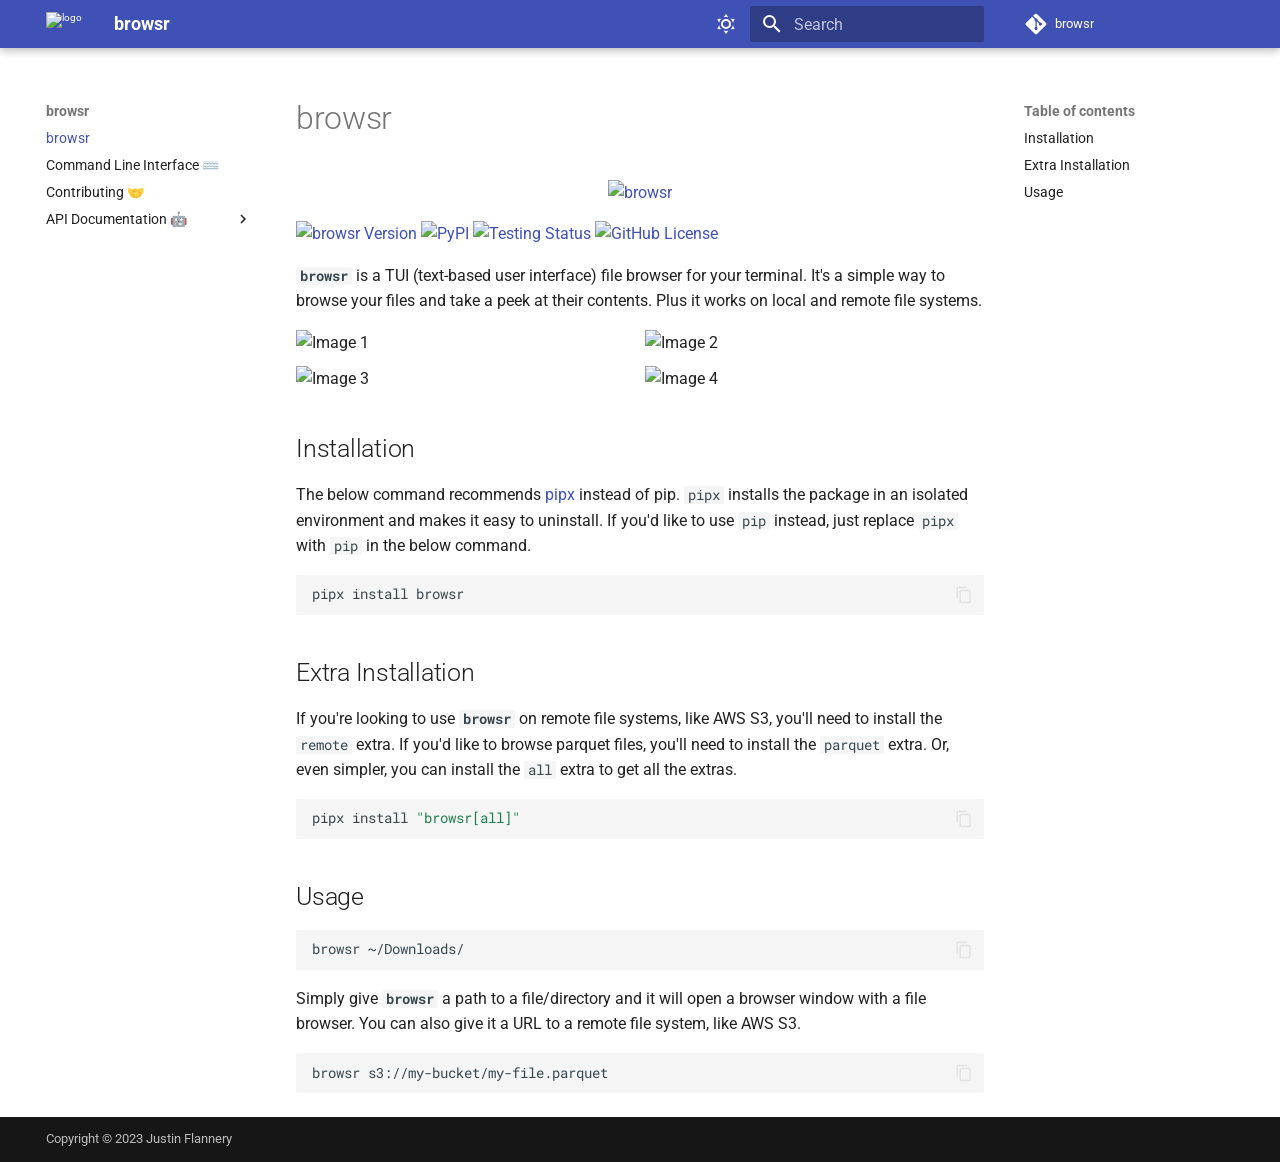
==== commit dd257bcf: "Deployed 6931046 with MkDocs version: 1.4.3" ====
--- a/index.html
+++ b/index.html
@@ -14,7 +14,7 @@
       
         <link rel="next" href="cli/">
       
-      <link rel="icon" href="_static/browsr_no_label.png">
+      <link rel="icon" href="https://raw.githubusercontent.com/juftin/browsr/main/docs/_static/browsr_no_label.png">
       <meta name="generator" content="mkdocs-1.4.3, mkdocs-material-9.1.9">
     
     
@@ -91,7 +91,7 @@
   <nav class="md-header__inner md-grid" aria-label="Header">
     <a href="." title="browsr" class="md-header__button md-logo" aria-label="browsr" data-md-component="logo">
       
-  <img src="_static/browsr_no_label.png" alt="logo">
+  <img src="https://raw.githubusercontent.com/juftin/browsr/main/docs/_static/browsr_no_label.png" alt="logo">
 
     </a>
     <label class="md-header__button md-icon" for="__drawer">
@@ -214,7 +214,7 @@
   <label class="md-nav__title" for="__drawer">
     <a href="." title="browsr" class="md-nav__button md-logo" aria-label="browsr" data-md-component="logo">
       
-  <img src="_static/browsr_no_label.png" alt="logo">
+  <img src="https://raw.githubusercontent.com/juftin/browsr/main/docs/_static/browsr_no_label.png" alt="logo">
 
     </a>
     browsr
@@ -561,7 +561,7 @@
 <h1 id="browsr">browsr<a class="headerlink" href="#browsr" title="Permanent link">#</a></h1>
 <div align="center">
 <a href="https://github.com/juftin/browsr">
-  <img src=_static/browsr.png
+  <img src=https://raw.githubusercontent.com/juftin/browsr/main/docs/_static/browsr.png
     width="400" alt="browsr">
 </a>
 </div>
@@ -605,16 +605,16 @@
 <body>
   <div class="grid" style="display: grid; grid-template-columns: repeat(2, 1fr); grid-gap: 10px;">
     <div class="grid-item">
-      <img src="_static/screenshot_utils.png" alt="Image 1">
+      <img src="https://raw.githubusercontent.com/juftin/browsr/main/docs/_static/screenshot_utils.png" alt="Image 1">
     </div>
     <div class="grid-item">
-      <img src="_static/screenshot_datatable.png" alt="Image 2">
+      <img src="https://raw.githubusercontent.com/juftin/browsr/main/docs/_static/screenshot_datatable.png" alt="Image 2">
     </div>
     <div class="grid-item">
-      <img src="_static/screenshot_mona_lisa.png" alt="Image 3">
+      <img src="https://raw.githubusercontent.com/juftin/browsr/main/docs/_static/screenshot_mona_lisa.png" alt="Image 3">
     </div>
     <div class="grid-item">
-      <img src="_static/screenshot_markdown.png" alt="Image 4">
+      <img src="https://raw.githubusercontent.com/juftin/browsr/main/docs/_static/screenshot_markdown.png" alt="Image 4">
     </div>
   </div>
 
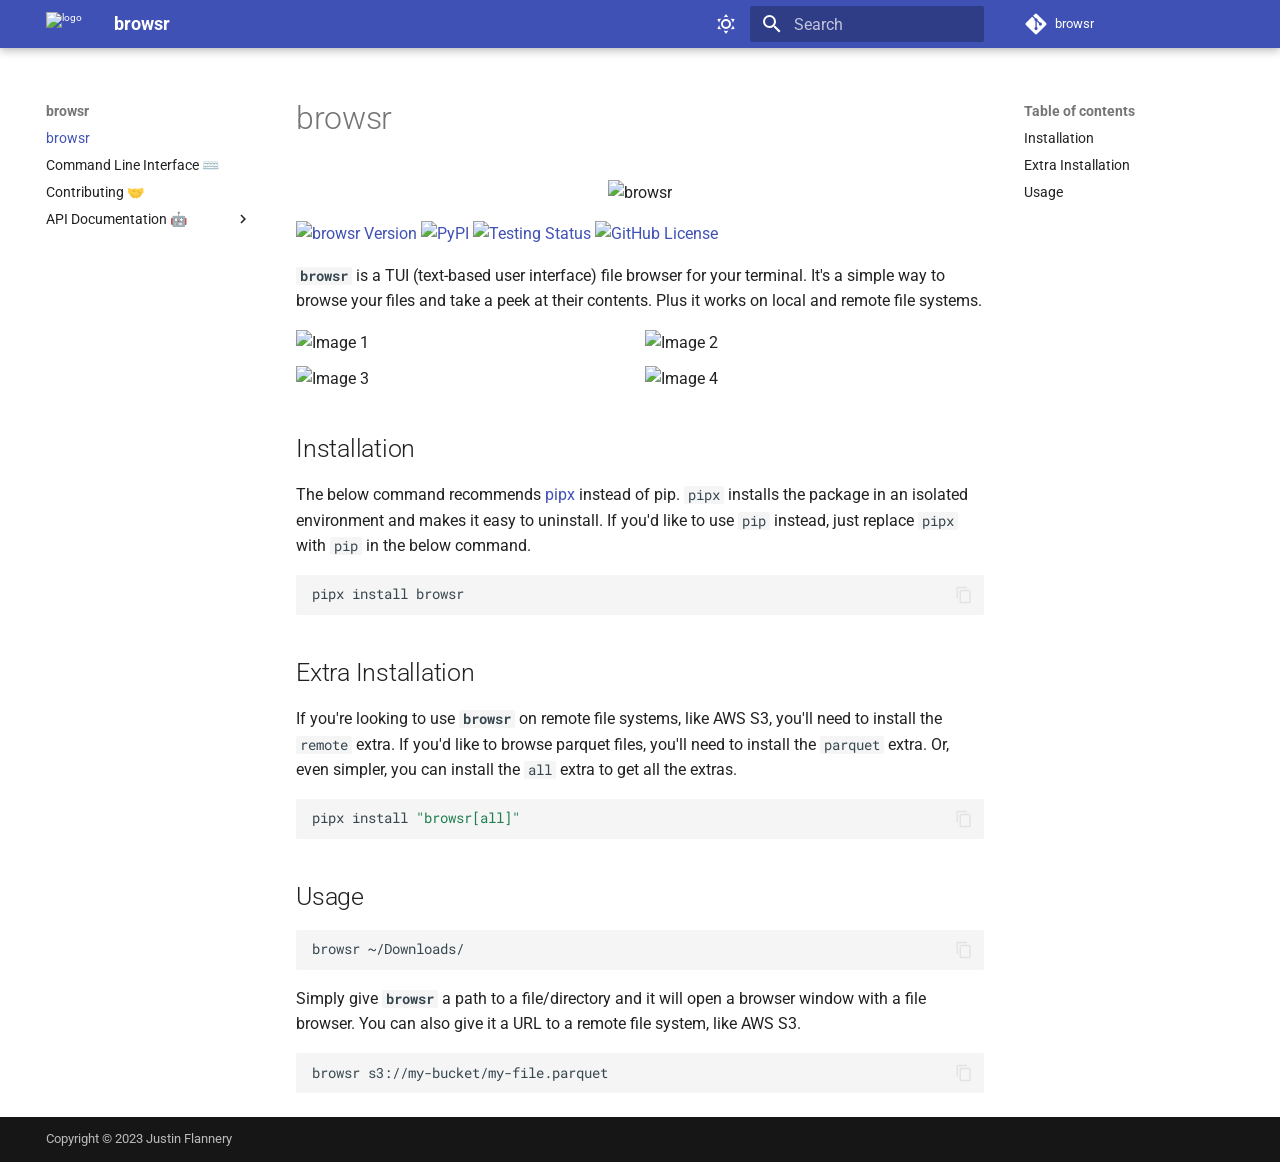
==== commit 9685c4aa: "Deployed 61b754f with MkDocs version: 1.4.3" ====
--- a/index.html
+++ b/index.html
@@ -560,10 +560,10 @@
 
 <h1 id="browsr">browsr<a class="headerlink" href="#browsr" title="Permanent link">#</a></h1>
 <div align="center">
-<a href="https://github.com/juftin/browsr">
-  <img src=https://raw.githubusercontent.com/juftin/browsr/main/docs/_static/browsr.png
-    width="400" alt="browsr">
-</a>
+    <picture>
+        <img src=https://raw.githubusercontent.com/juftin/browsr/main/docs/_static/browsr.png
+             width="400" alt="browsr">
+    </picture>
 </div>
 
 <p><a href="https://github.com/juftin/browsr"><img alt="browsr Version" src="https://img.shields.io/pypi/v/browsr?color=blue&amp;label=browsr" /></a>
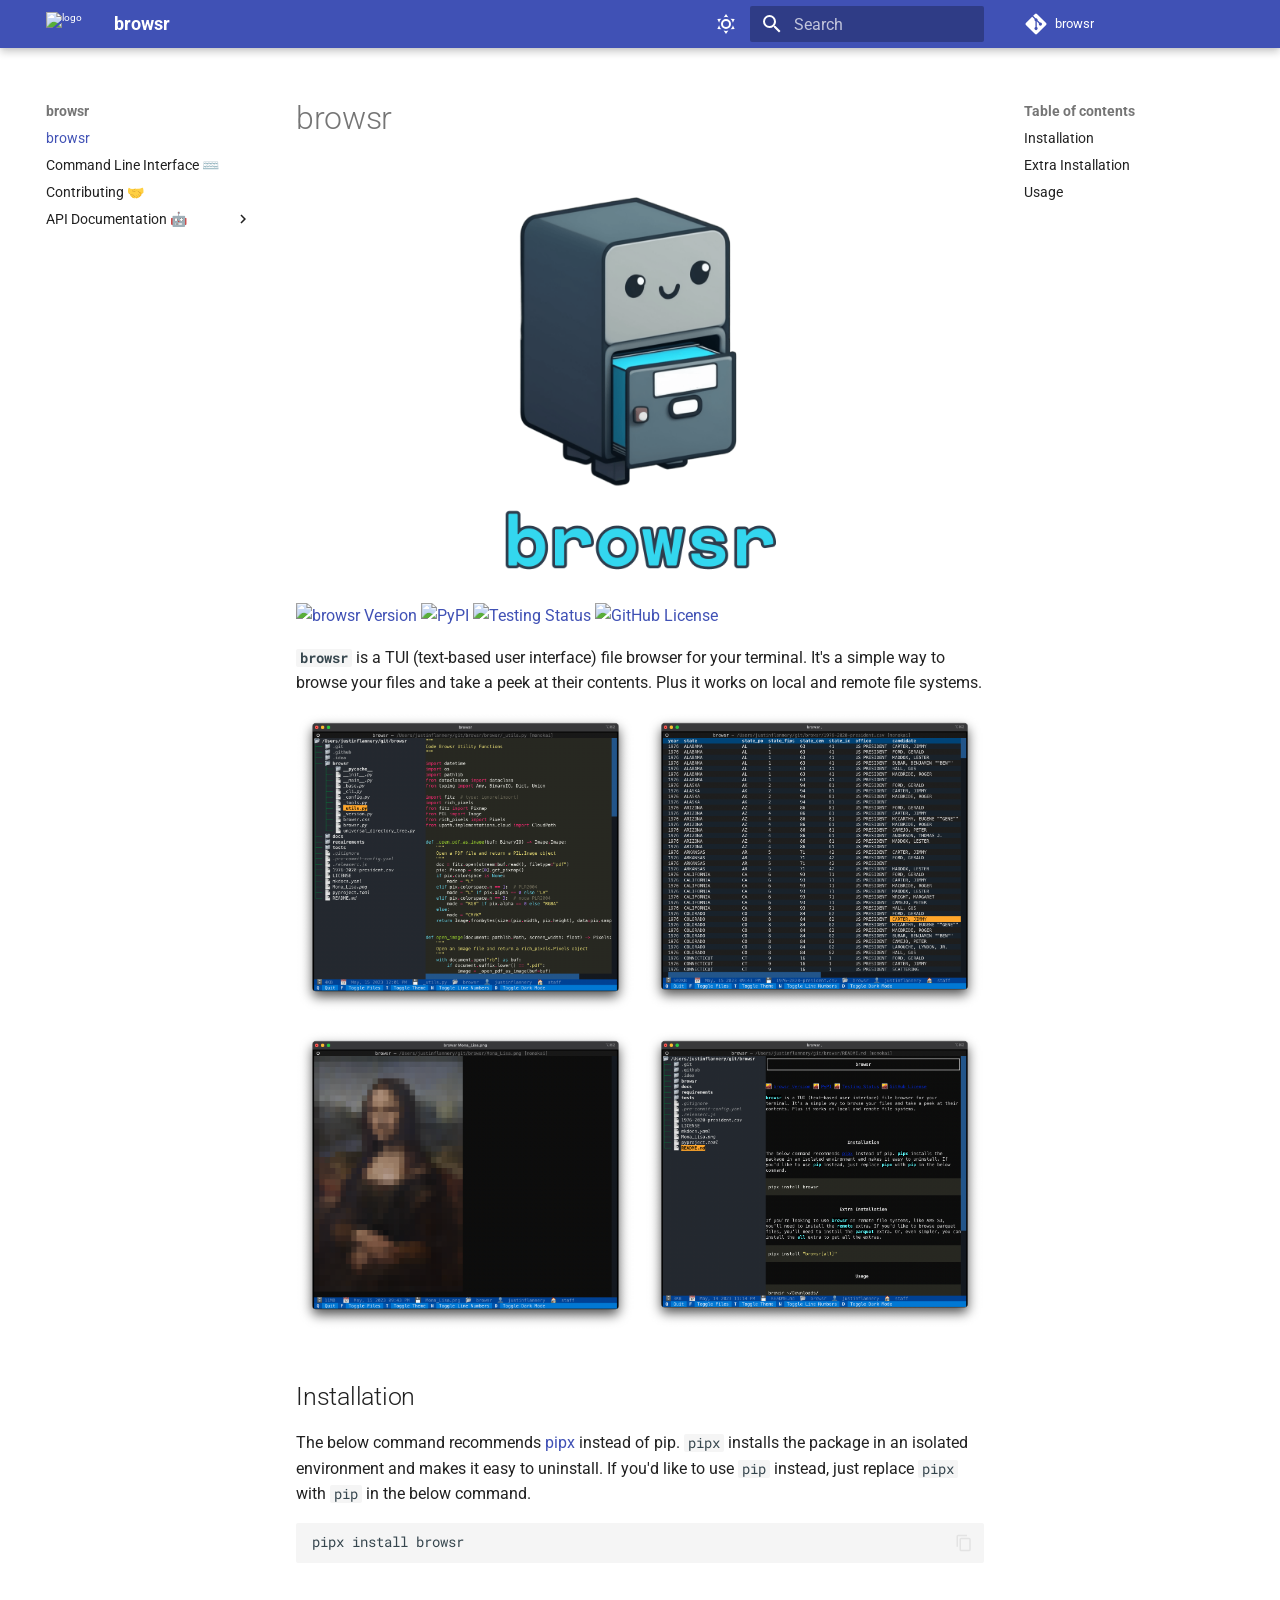
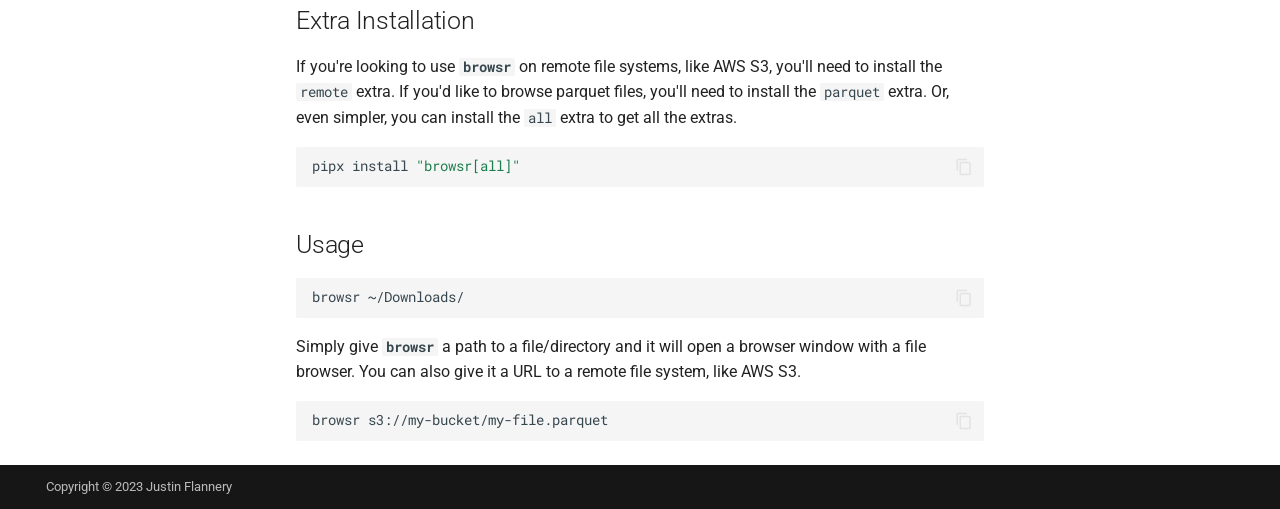
==== commit a40aeb54: "Deployed b80ea19 with MkDocs version: 1.4.3" ====
--- a/index.html
+++ b/index.html
@@ -444,6 +444,20 @@
   
   
     <li class="md-nav__item">
+      <a href="reference/_tools/" class="md-nav__link">
+        _tools
+      </a>
+    </li>
+  
+
+            
+          
+            
+              
+  
+  
+  
+    <li class="md-nav__item">
       <a href="reference/_utils/" class="md-nav__link">
         _utils
       </a>
@@ -474,6 +488,20 @@
     <li class="md-nav__item">
       <a href="reference/browsr/" class="md-nav__link">
         browsr
+      </a>
+    </li>
+  
+
+            
+          
+            
+              
+  
+  
+  
+    <li class="md-nav__item">
+      <a href="reference/universal_directory_tree/" class="md-nav__link">
+        universal_directory_tree
       </a>
     </li>
   
@@ -561,7 +589,7 @@
 <h1 id="browsr">browsr<a class="headerlink" href="#browsr" title="Permanent link">#</a></h1>
 <div align="center">
     <picture>
-        <img src=https://raw.githubusercontent.com/juftin/browsr/main/docs/_static/browsr.png
+        <img src=_static/browsr.png
              width="400" alt="browsr">
     </picture>
 </div>
@@ -605,16 +633,16 @@
 <body>
   <div class="grid" style="display: grid; grid-template-columns: repeat(2, 1fr); grid-gap: 10px;">
     <div class="grid-item">
-      <img src="https://raw.githubusercontent.com/juftin/browsr/main/docs/_static/screenshot_utils.png" alt="Image 1">
+      <img src="_static/screenshot_utils.png" alt="Image 1">
     </div>
     <div class="grid-item">
-      <img src="https://raw.githubusercontent.com/juftin/browsr/main/docs/_static/screenshot_datatable.png" alt="Image 2">
+      <img src="_static/screenshot_datatable.png" alt="Image 2">
     </div>
     <div class="grid-item">
-      <img src="https://raw.githubusercontent.com/juftin/browsr/main/docs/_static/screenshot_mona_lisa.png" alt="Image 3">
+      <img src="_static/screenshot_mona_lisa.png" alt="Image 3">
     </div>
     <div class="grid-item">
-      <img src="https://raw.githubusercontent.com/juftin/browsr/main/docs/_static/screenshot_markdown.png" alt="Image 4">
+      <img src="_static/screenshot_markdown.png" alt="Image 4">
     </div>
   </div>
 
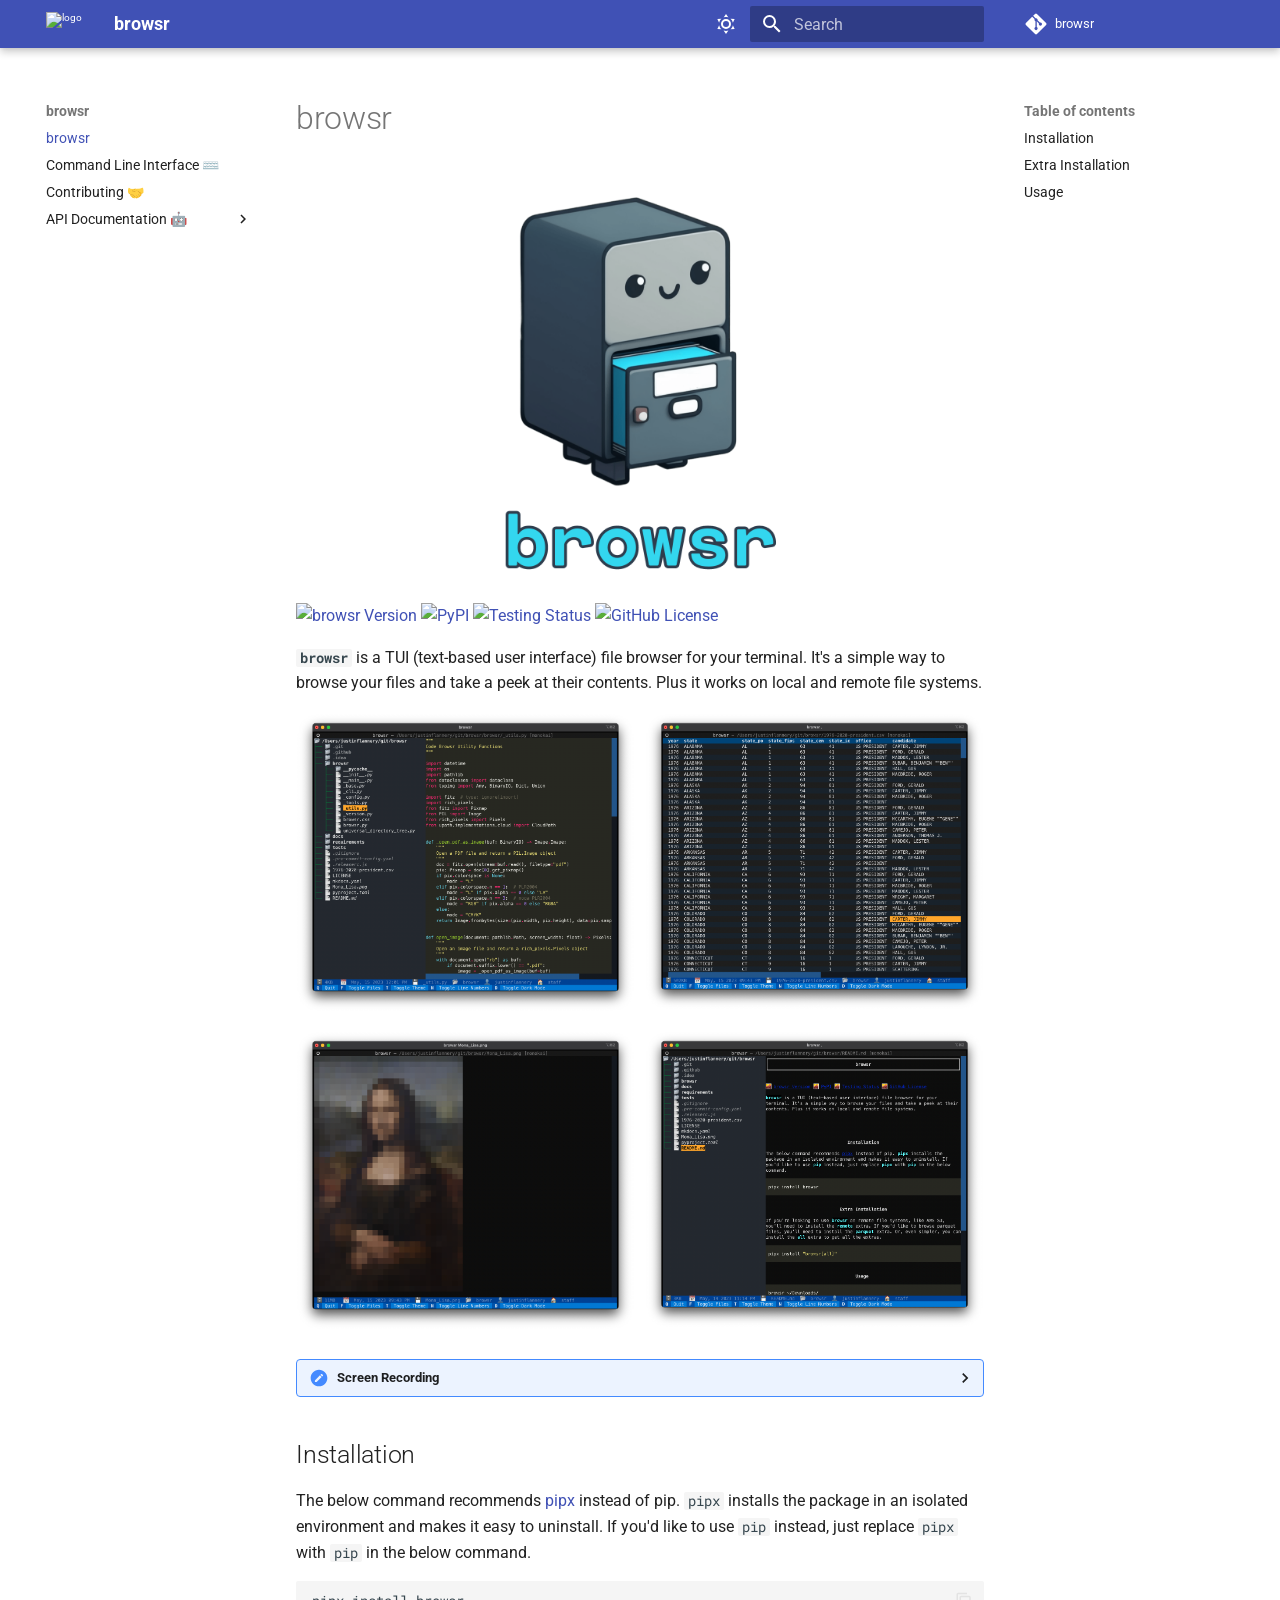
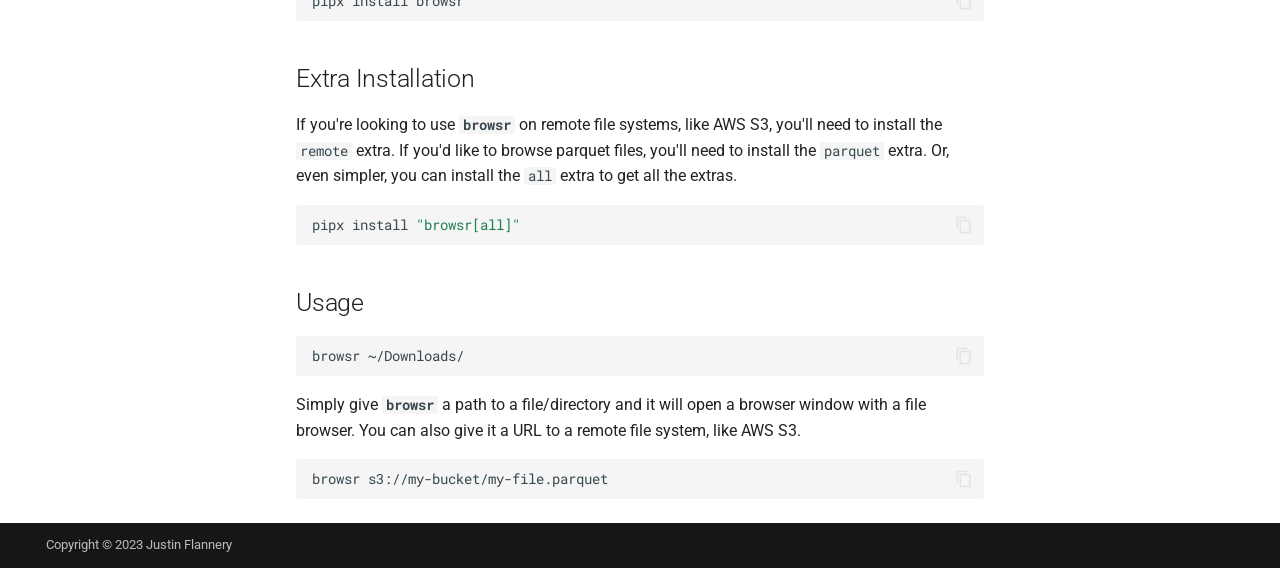
==== commit 73a451a0: "Deployed 383a1f9 with MkDocs version: 1.4.3" ====
--- a/index.html
+++ b/index.html
@@ -657,6 +657,14 @@
     };
   </script>
 </body>
+
+<details>
+<summary>Screen Recording</summary>
+<video controls>
+  <source src="https://user-images.githubusercontent.com/49741340/238535232-459847af-a15c-4d9b-91ac-fab9958bc74f.mp4" type="video/mp4">
+  Your browser does not support the video tag.
+</video>
+</details>
 
 <h2 id="installation">Installation<a class="headerlink" href="#installation" title="Permanent link">#</a></h2>
 <p>The below command recommends <a href="https://pypa.github.io/pipx/">pipx</a> instead of pip. <code>pipx</code> installs the package in
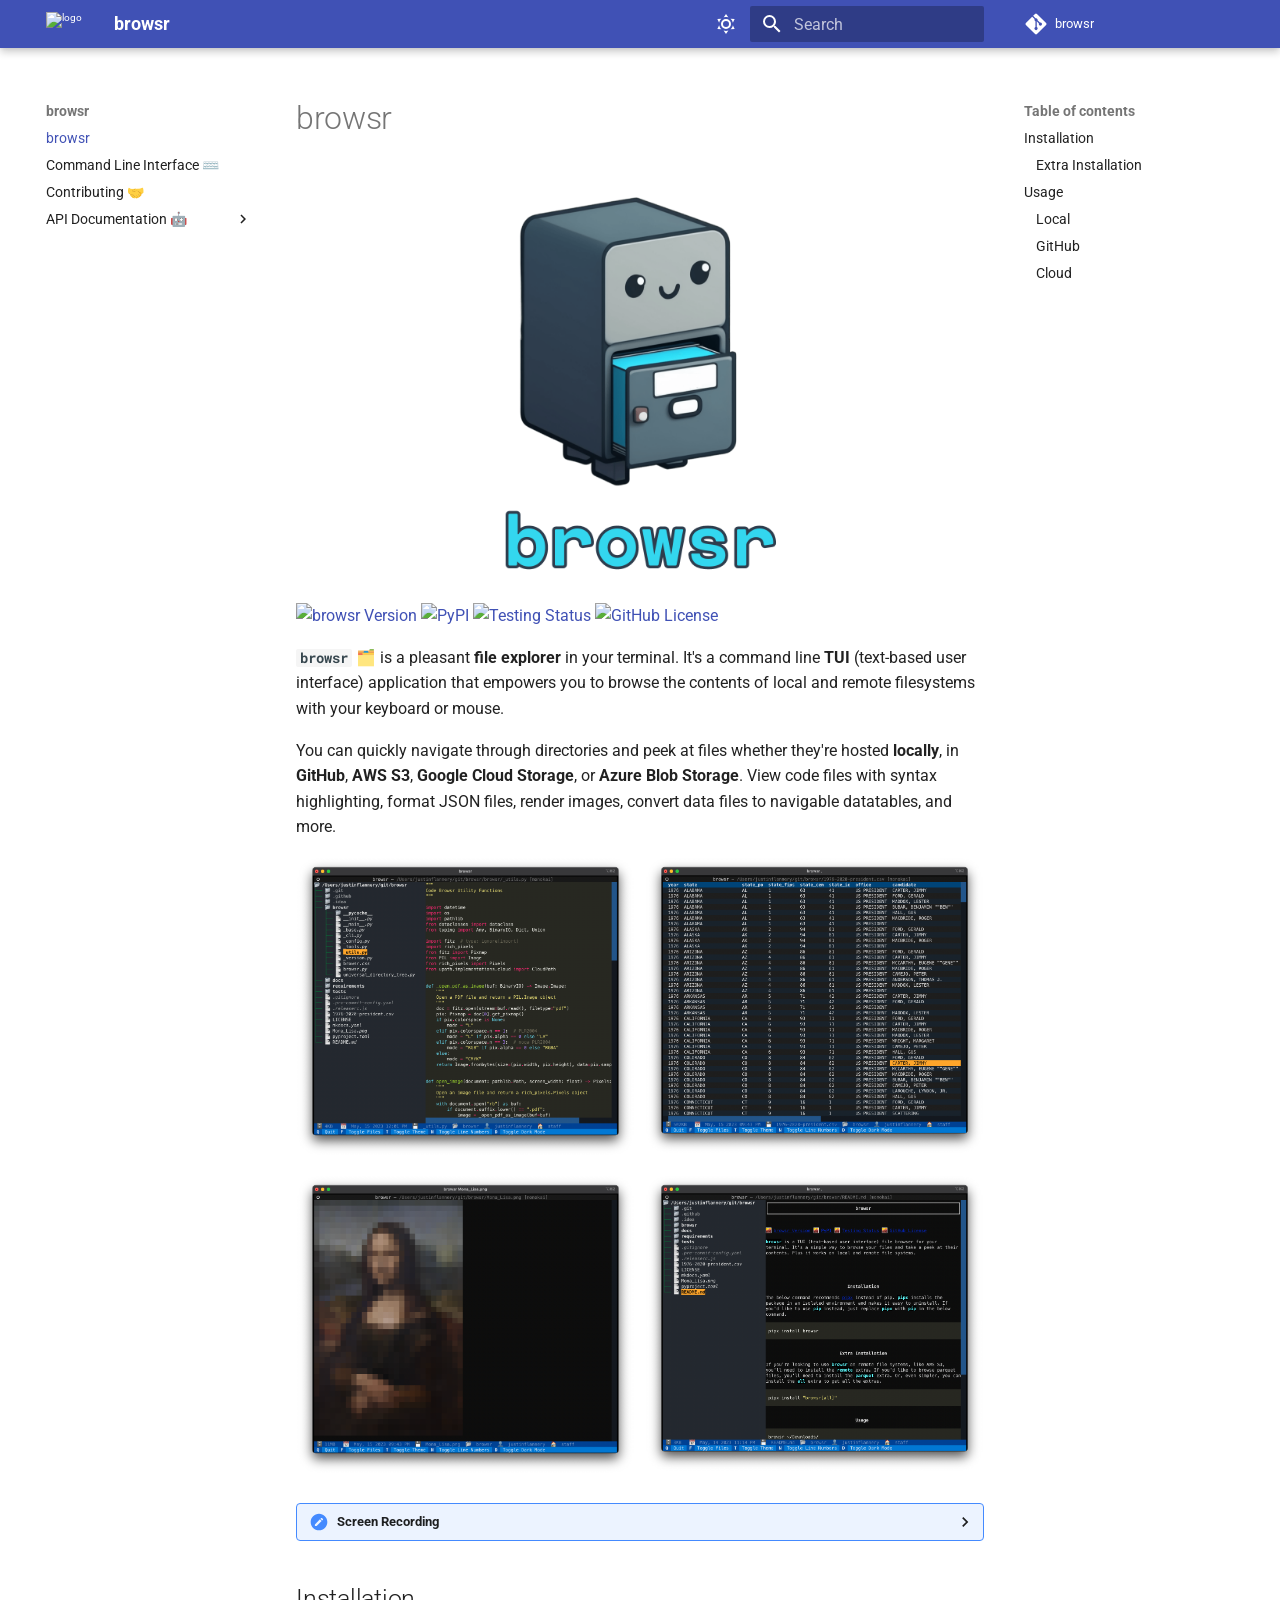
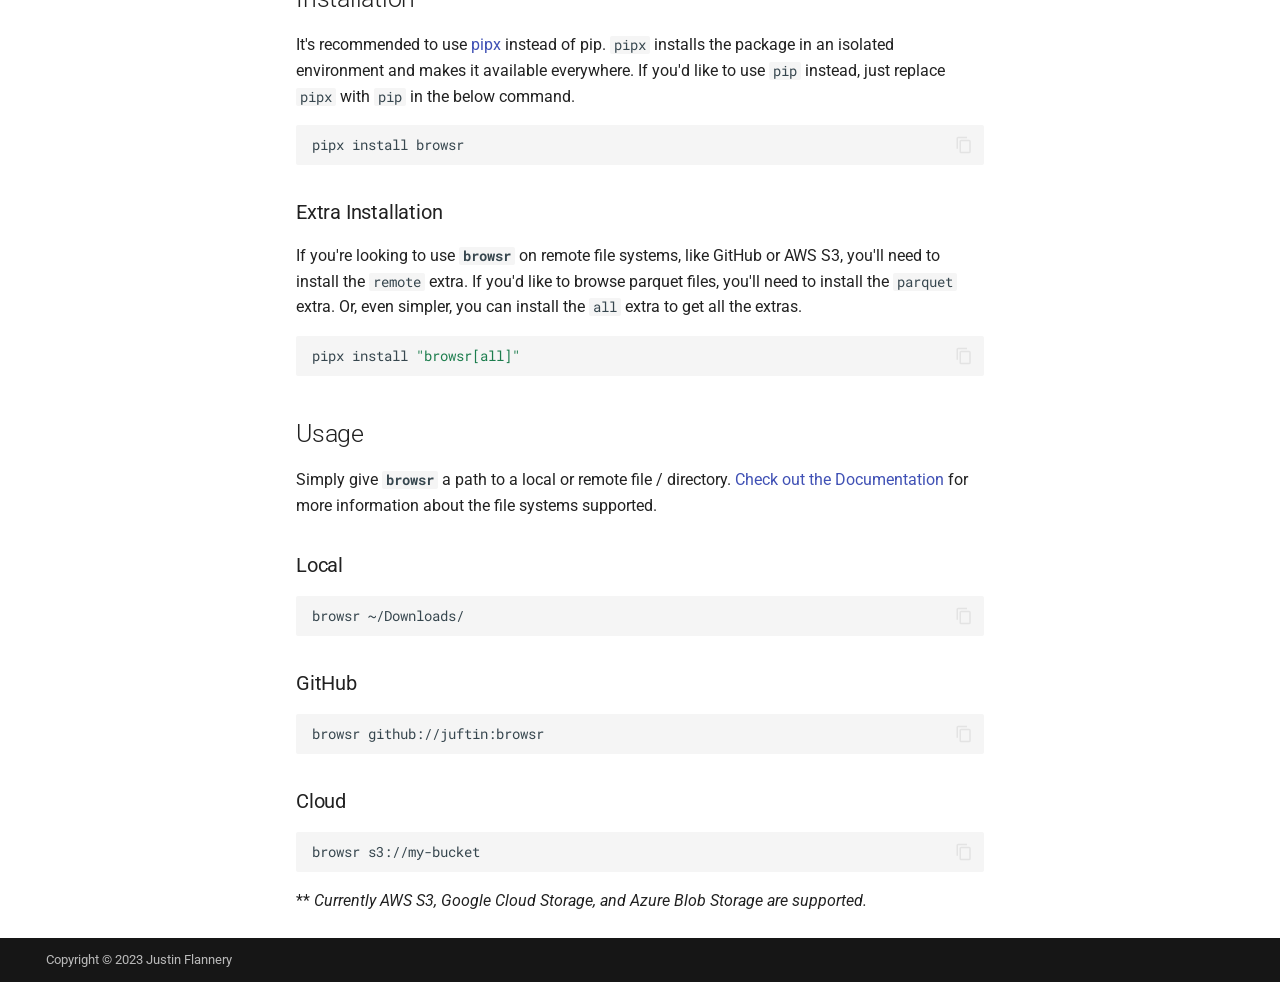
==== commit 79a03b49: "Deployed 28a03cc with MkDocs version: 1.4.3" ====
--- a/index.html
+++ b/index.html
@@ -280,12 +280,18 @@
     Installation
   </a>
   
-</li>
-      
-        <li class="md-nav__item">
+    <nav class="md-nav" aria-label="Installation">
+      <ul class="md-nav__list">
+        
+          <li class="md-nav__item">
   <a href="#extra-installation" class="md-nav__link">
     Extra Installation
   </a>
+  
+</li>
+        
+      </ul>
+    </nav>
   
 </li>
       
@@ -293,6 +299,33 @@
   <a href="#usage" class="md-nav__link">
     Usage
   </a>
+  
+    <nav class="md-nav" aria-label="Usage">
+      <ul class="md-nav__list">
+        
+          <li class="md-nav__item">
+  <a href="#local" class="md-nav__link">
+    Local
+  </a>
+  
+</li>
+        
+          <li class="md-nav__item">
+  <a href="#github" class="md-nav__link">
+    GitHub
+  </a>
+  
+</li>
+        
+          <li class="md-nav__item">
+  <a href="#cloud" class="md-nav__link">
+    Cloud
+  </a>
+  
+</li>
+        
+      </ul>
+    </nav>
   
 </li>
       
@@ -552,12 +585,18 @@
     Installation
   </a>
   
-</li>
-      
-        <li class="md-nav__item">
+    <nav class="md-nav" aria-label="Installation">
+      <ul class="md-nav__list">
+        
+          <li class="md-nav__item">
   <a href="#extra-installation" class="md-nav__link">
     Extra Installation
   </a>
+  
+</li>
+        
+      </ul>
+    </nav>
   
 </li>
       
@@ -565,6 +604,33 @@
   <a href="#usage" class="md-nav__link">
     Usage
   </a>
+  
+    <nav class="md-nav" aria-label="Usage">
+      <ul class="md-nav__list">
+        
+          <li class="md-nav__item">
+  <a href="#local" class="md-nav__link">
+    Local
+  </a>
+  
+</li>
+        
+          <li class="md-nav__item">
+  <a href="#github" class="md-nav__link">
+    GitHub
+  </a>
+  
+</li>
+        
+          <li class="md-nav__item">
+  <a href="#cloud" class="md-nav__link">
+    Cloud
+  </a>
+  
+</li>
+        
+      </ul>
+    </nav>
   
 </li>
       
@@ -598,9 +664,13 @@
 <a href="https://pypi.python.org/pypi/browsr/"><img alt="PyPI" src="https://img.shields.io/pypi/pyversions/browsr" /></a>
 <a href="https://github.com/juftin/browsr/actions/workflows/tests.yaml?query=branch%3Amain"><img alt="Testing Status" src="https://github.com/juftin/browsr/actions/workflows/tests.yaml/badge.svg?branch=main" /></a>
 <a href="https://github.com/juftin/browsr/blob/main/LICENSE"><img alt="GitHub License" src="https://img.shields.io/github/license/juftin/browsr?color=blue&amp;label=License" /></a></p>
-<p><strong><code>browsr</code></strong> is a TUI (text-based user interface) file browser for your terminal.
-It's a simple way to browse your files and take a peek at their contents. Plus it
-works on local and remote file systems.</p>
+<p><strong><code>browsr</code></strong> 🗂️ is a pleasant <strong>file explorer</strong> in your terminal. It's a command line <strong>TUI</strong>
+(text-based user interface) application that empowers you to browse the contents of local
+and remote filesystems with your keyboard or mouse.</p>
+<p>You can quickly navigate through directories and peek at files whether they're hosted <strong>locally</strong>,
+in <strong>GitHub</strong>, <strong>AWS S3</strong>, <strong>Google Cloud Storage</strong>, or <strong>Azure Blob Storage</strong>. View code files
+with syntax highlighting, format JSON files, render images, convert data files to navigable
+datatables, and more.</p>
 <style>
   .grid-item {
     transition: all 0.5s ease;
@@ -667,24 +737,31 @@
 </details>
 
 <h2 id="installation">Installation<a class="headerlink" href="#installation" title="Permanent link">#</a></h2>
-<p>The below command recommends <a href="https://pypa.github.io/pipx/">pipx</a> instead of pip. <code>pipx</code> installs the package in
-an isolated environment and makes it easy to uninstall. If you'd like to use <code>pip</code> instead, just replace <code>pipx</code>
+<p>It's recommended to use <a href="https://pypa.github.io/pipx/">pipx</a> instead of pip. <code>pipx</code> installs the package in
+an isolated environment and makes it available everywhere. If you'd like to use <code>pip</code> instead, just replace <code>pipx</code>
 with <code>pip</code> in the below command.</p>
 <div class="highlight"><pre><span></span><code><a id="__codelineno-0-1" name="__codelineno-0-1" href="#__codelineno-0-1"></a>pipx<span class="w"> </span>install<span class="w"> </span>browsr
 </code></pre></div>
-<h2 id="extra-installation">Extra Installation<a class="headerlink" href="#extra-installation" title="Permanent link">#</a></h2>
-<p>If you're looking to use <strong><code>browsr</code></strong> on remote file systems, like AWS S3, you'll need to install the <code>remote</code> extra.
+<h3 id="extra-installation">Extra Installation<a class="headerlink" href="#extra-installation" title="Permanent link">#</a></h3>
+<p>If you're looking to use <strong><code>browsr</code></strong> on remote file systems, like GitHub or AWS S3, you'll need to install the <code>remote</code> extra.
 If you'd like to browse parquet files, you'll need to install the <code>parquet</code> extra. Or, even simpler,
 you can install the <code>all</code> extra to get all the extras.</p>
 <div class="highlight"><pre><span></span><code><a id="__codelineno-1-1" name="__codelineno-1-1" href="#__codelineno-1-1"></a>pipx<span class="w"> </span>install<span class="w"> </span><span class="s2">&quot;browsr[all]&quot;</span>
 </code></pre></div>
 <h2 id="usage">Usage<a class="headerlink" href="#usage" title="Permanent link">#</a></h2>
+<p>Simply give <strong><code>browsr</code></strong> a path to a local or remote file / directory.
+<a href="https://juftin.com/browsr/">Check out the Documentation</a> for more information
+about the file systems supported.</p>
+<h3 id="local">Local<a class="headerlink" href="#local" title="Permanent link">#</a></h3>
 <div class="highlight"><pre><span></span><code><a id="__codelineno-2-1" name="__codelineno-2-1" href="#__codelineno-2-1"></a>browsr<span class="w"> </span>~/Downloads/
 </code></pre></div>
-<p>Simply give <strong><code>browsr</code></strong> a path to a file/directory and it will open a browser window
-with a file browser. You can also give it a URL to a remote file system, like AWS S3.</p>
-<div class="highlight"><pre><span></span><code><a id="__codelineno-3-1" name="__codelineno-3-1" href="#__codelineno-3-1"></a>browsr<span class="w"> </span>s3://my-bucket/my-file.parquet
+<h3 id="github">GitHub<a class="headerlink" href="#github" title="Permanent link">#</a></h3>
+<div class="highlight"><pre><span></span><code><a id="__codelineno-3-1" name="__codelineno-3-1" href="#__codelineno-3-1"></a>browsr github://juftin:browsr
 </code></pre></div>
+<h3 id="cloud">Cloud<a class="headerlink" href="#cloud" title="Permanent link">#</a></h3>
+<div class="highlight"><pre><span></span><code><a id="__codelineno-4-1" name="__codelineno-4-1" href="#__codelineno-4-1"></a>browsr<span class="w"> </span>s3://my-bucket
+</code></pre></div>
+<p>** <em>Currently AWS S3, Google Cloud Storage, and Azure Blob Storage are supported.</em></p>
 
 
 
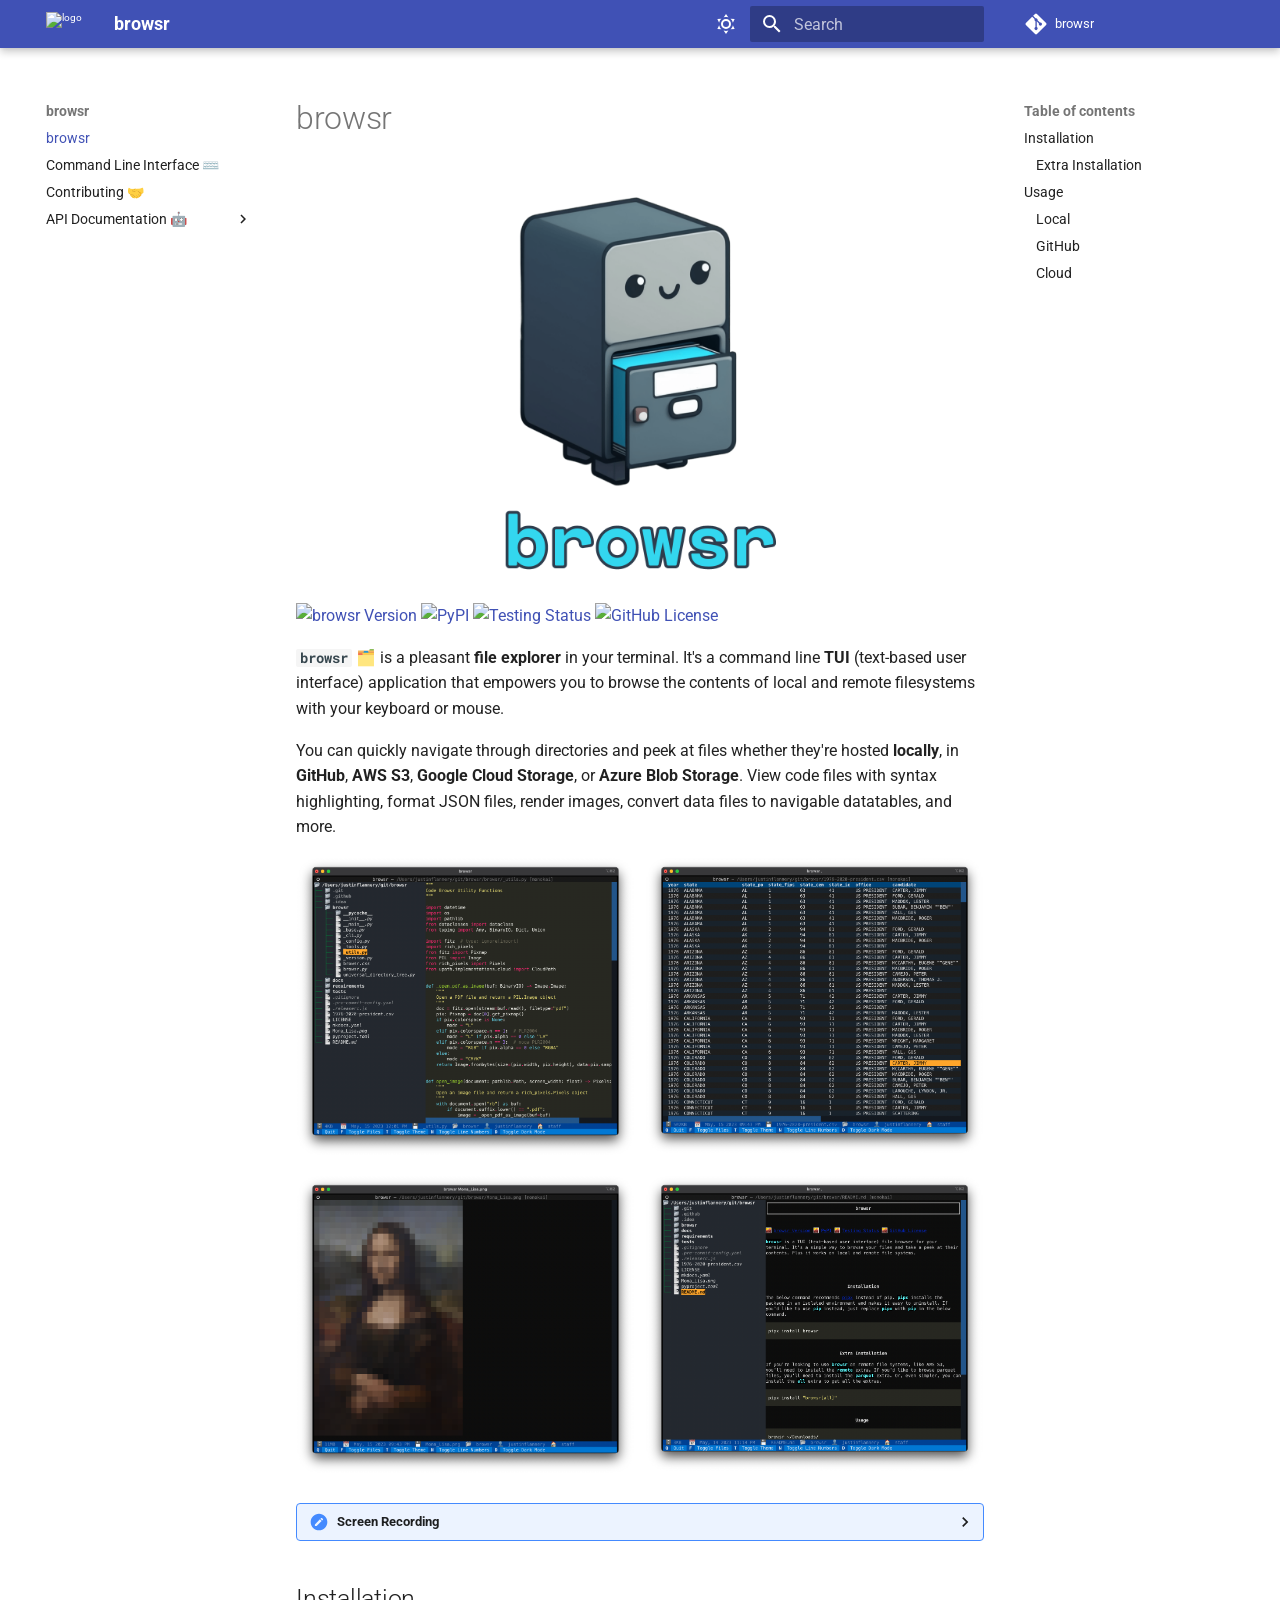
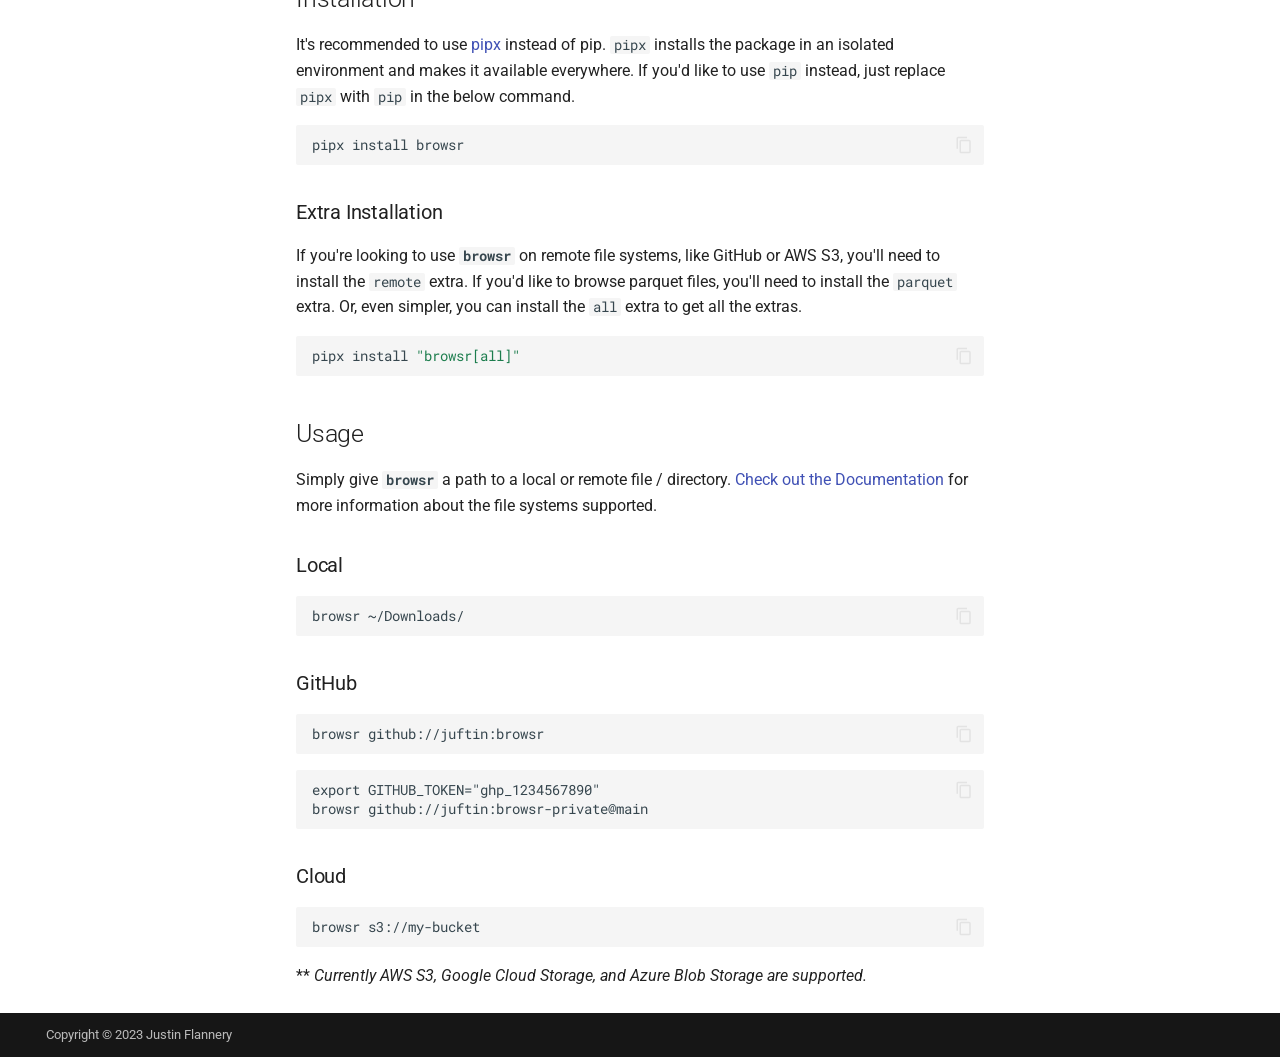
==== commit a22ebbbb: "Deployed fa991c6 with MkDocs version: 1.4.3" ====
--- a/index.html
+++ b/index.html
@@ -758,8 +758,11 @@
 <h3 id="github">GitHub<a class="headerlink" href="#github" title="Permanent link">#</a></h3>
 <div class="highlight"><pre><span></span><code><a id="__codelineno-3-1" name="__codelineno-3-1" href="#__codelineno-3-1"></a>browsr github://juftin:browsr
 </code></pre></div>
+<div class="highlight"><pre><span></span><code><a id="__codelineno-4-1" name="__codelineno-4-1" href="#__codelineno-4-1"></a>export GITHUB_TOKEN=&quot;ghp_1234567890&quot;
+<a id="__codelineno-4-2" name="__codelineno-4-2" href="#__codelineno-4-2"></a>browsr github://juftin:browsr-private@main
+</code></pre></div>
 <h3 id="cloud">Cloud<a class="headerlink" href="#cloud" title="Permanent link">#</a></h3>
-<div class="highlight"><pre><span></span><code><a id="__codelineno-4-1" name="__codelineno-4-1" href="#__codelineno-4-1"></a>browsr<span class="w"> </span>s3://my-bucket
+<div class="highlight"><pre><span></span><code><a id="__codelineno-5-1" name="__codelineno-5-1" href="#__codelineno-5-1"></a>browsr<span class="w"> </span>s3://my-bucket
 </code></pre></div>
 <p>** <em>Currently AWS S3, Google Cloud Storage, and Azure Blob Storage are supported.</em></p>
 
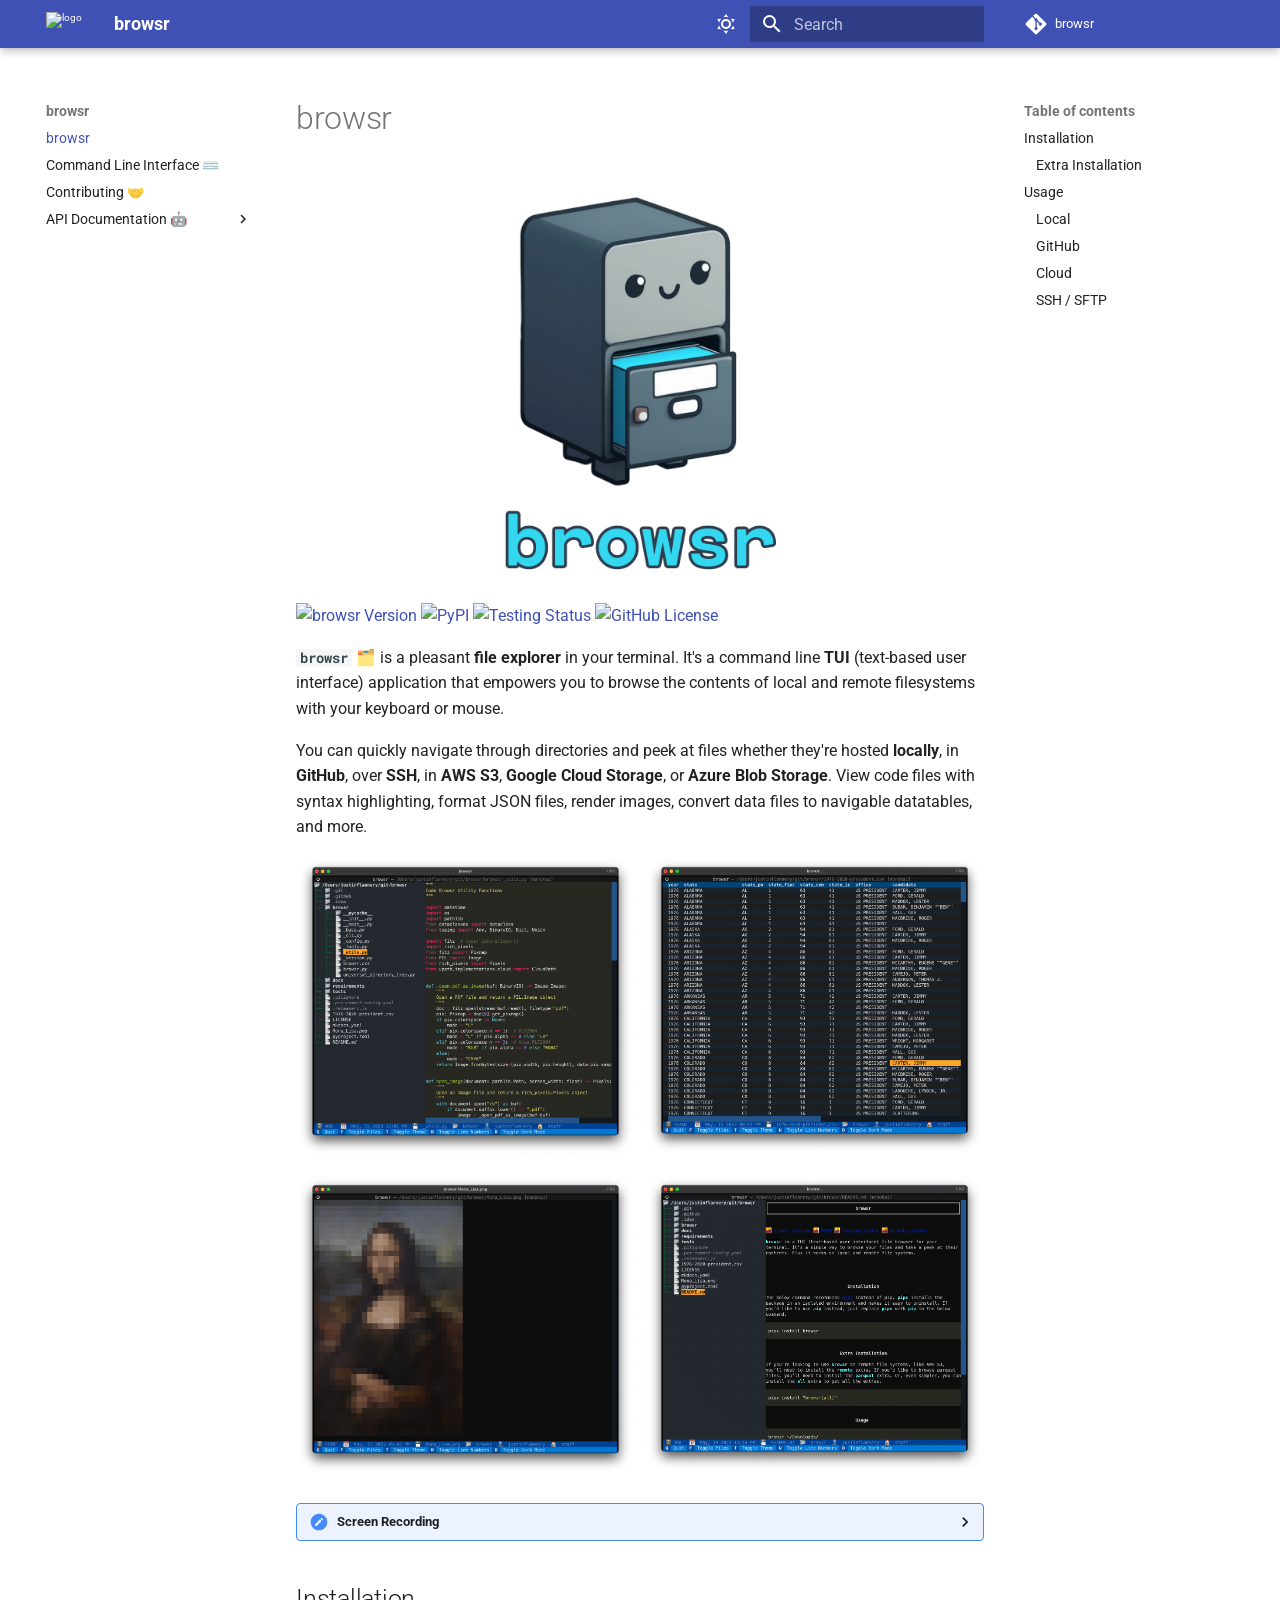
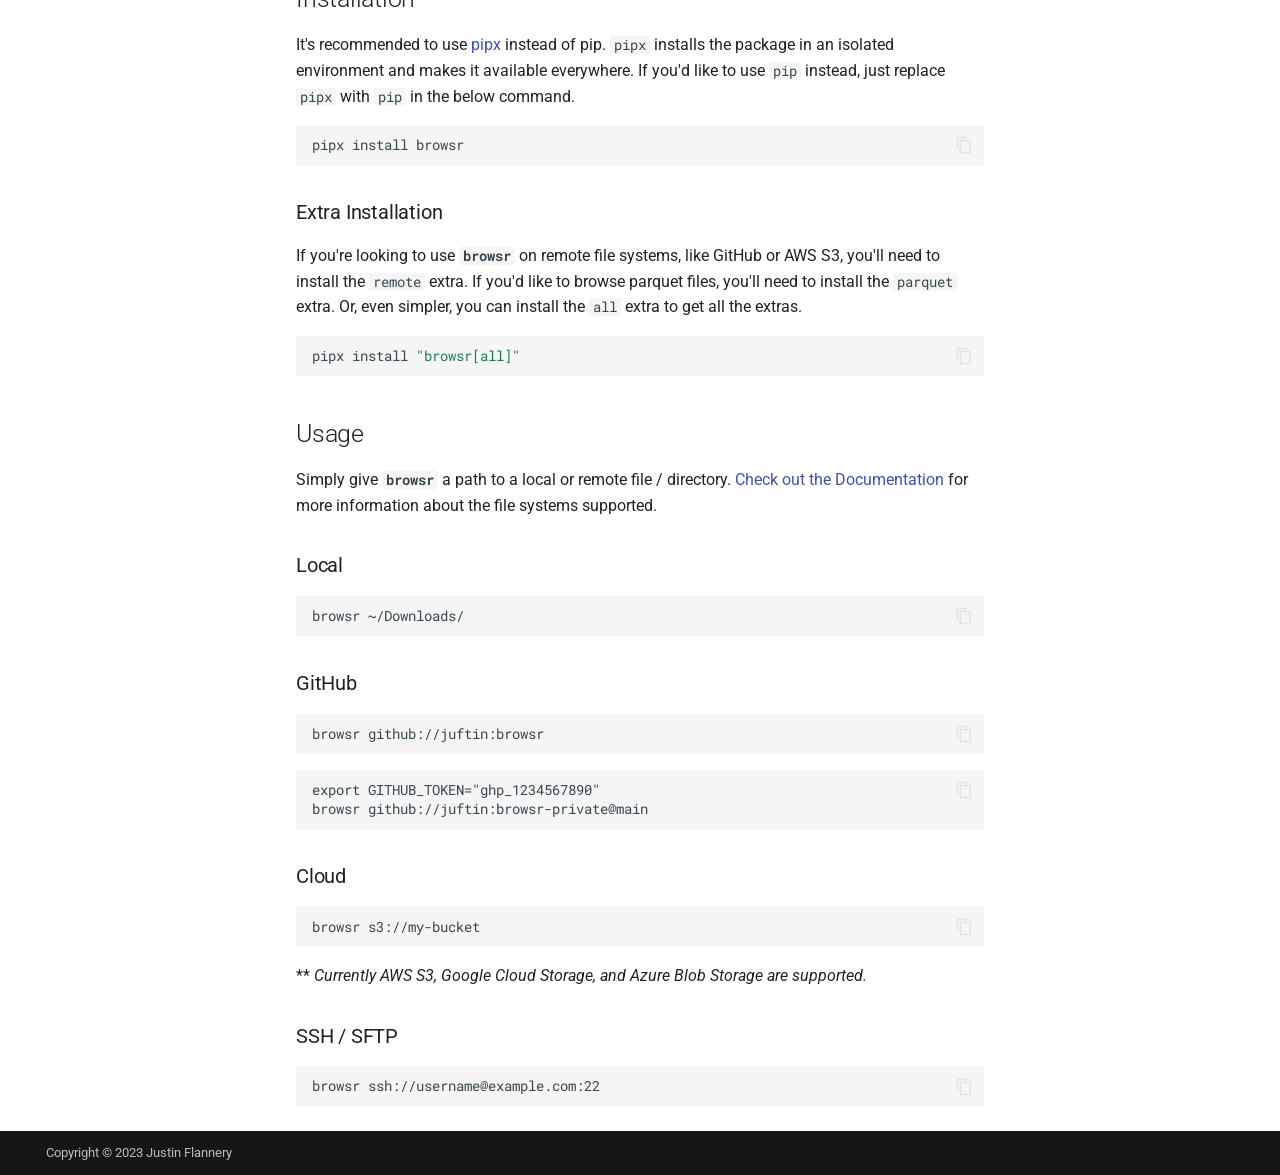
==== commit e8f547e7: "Deployed 81b09ff with MkDocs version: 1.4.3" ====
--- a/index.html
+++ b/index.html
@@ -324,6 +324,13 @@
   
 </li>
         
+          <li class="md-nav__item">
+  <a href="#ssh-sftp" class="md-nav__link">
+    SSH / SFTP
+  </a>
+  
+</li>
+        
       </ul>
     </nav>
   
@@ -625,6 +632,13 @@
           <li class="md-nav__item">
   <a href="#cloud" class="md-nav__link">
     Cloud
+  </a>
+  
+</li>
+        
+          <li class="md-nav__item">
+  <a href="#ssh-sftp" class="md-nav__link">
+    SSH / SFTP
   </a>
   
 </li>
@@ -668,7 +682,7 @@
 (text-based user interface) application that empowers you to browse the contents of local
 and remote filesystems with your keyboard or mouse.</p>
 <p>You can quickly navigate through directories and peek at files whether they're hosted <strong>locally</strong>,
-in <strong>GitHub</strong>, <strong>AWS S3</strong>, <strong>Google Cloud Storage</strong>, or <strong>Azure Blob Storage</strong>. View code files
+in <strong>GitHub</strong>, over <strong>SSH</strong>, in <strong>AWS S3</strong>, <strong>Google Cloud Storage</strong>, or <strong>Azure Blob Storage</strong>. View code files
 with syntax highlighting, format JSON files, render images, convert data files to navigable
 datatables, and more.</p>
 <style>
@@ -765,6 +779,9 @@
 <div class="highlight"><pre><span></span><code><a id="__codelineno-5-1" name="__codelineno-5-1" href="#__codelineno-5-1"></a>browsr<span class="w"> </span>s3://my-bucket
 </code></pre></div>
 <p>** <em>Currently AWS S3, Google Cloud Storage, and Azure Blob Storage are supported.</em></p>
+<h3 id="ssh-sftp">SSH / SFTP<a class="headerlink" href="#ssh-sftp" title="Permanent link">#</a></h3>
+<div class="highlight"><pre><span></span><code><a id="__codelineno-6-1" name="__codelineno-6-1" href="#__codelineno-6-1"></a>browsr<span class="w"> </span>ssh://username@example.com:22
+</code></pre></div>
 
 
 
